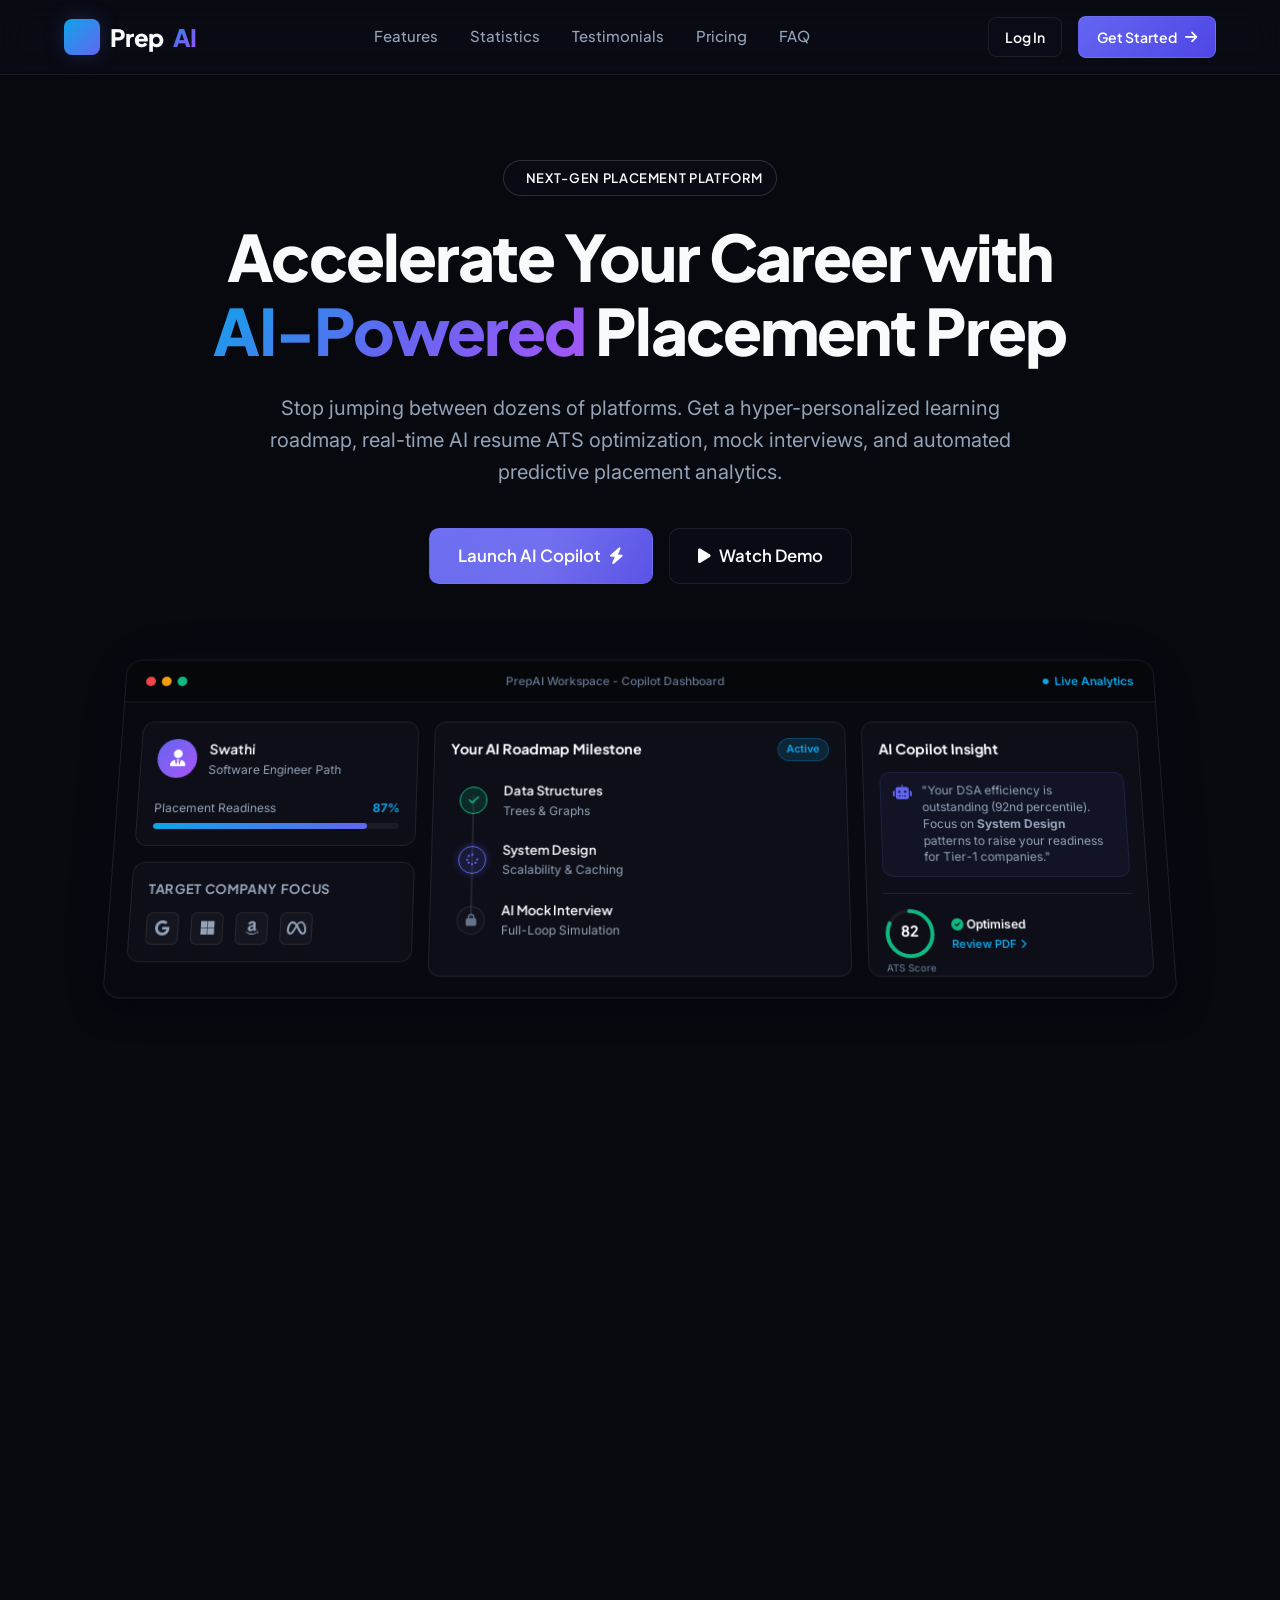
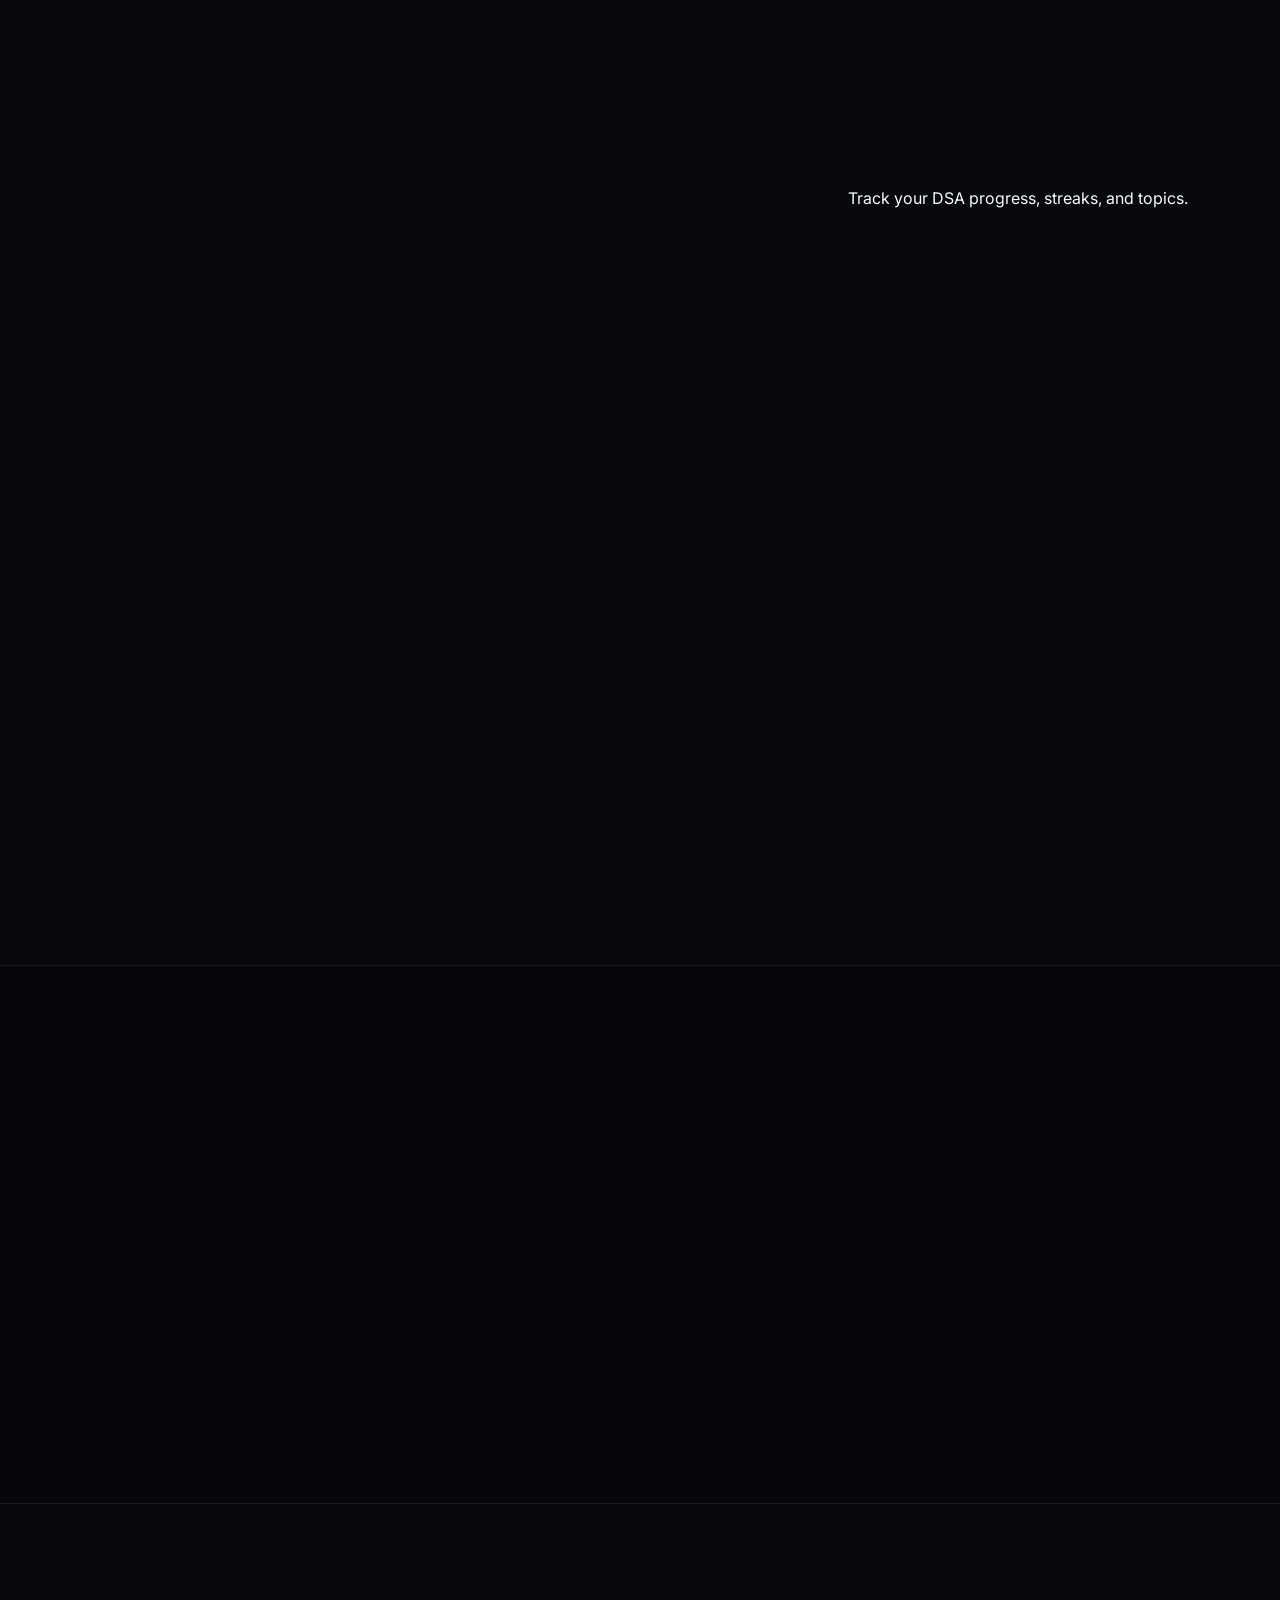
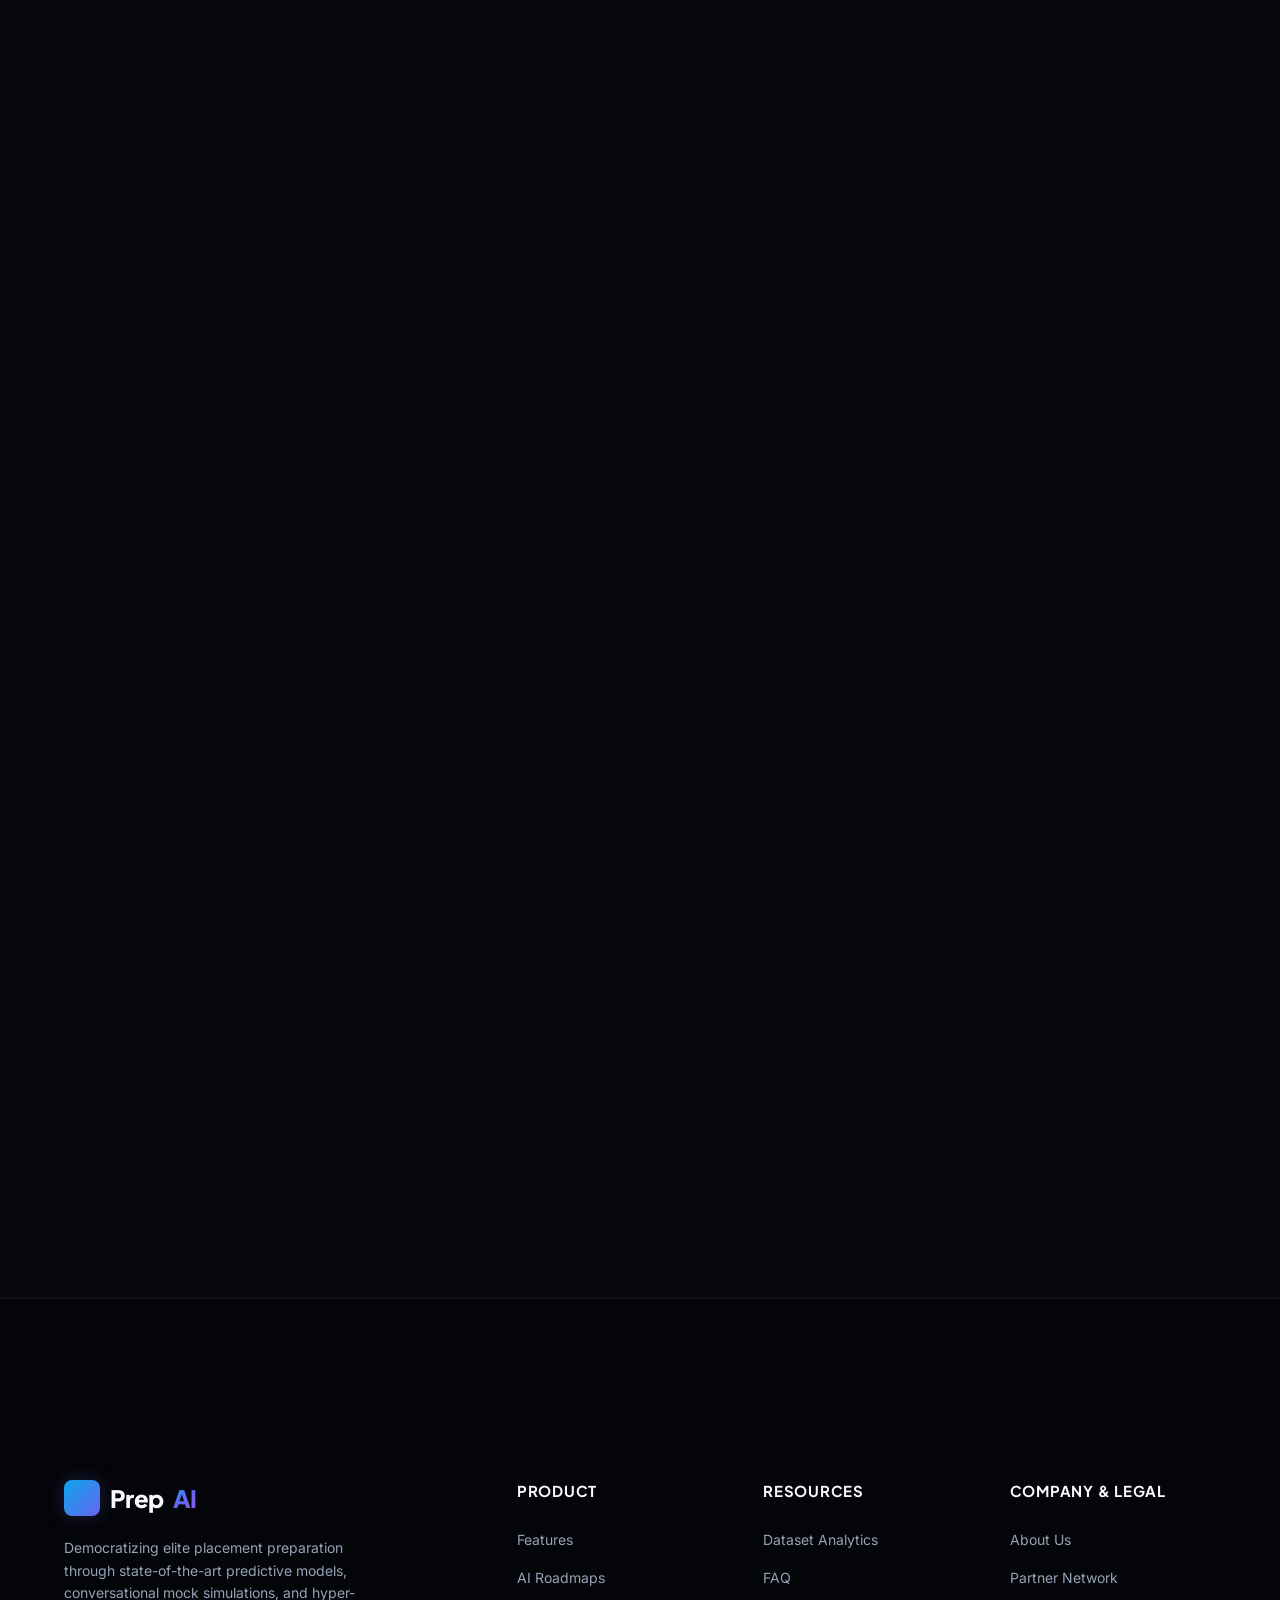
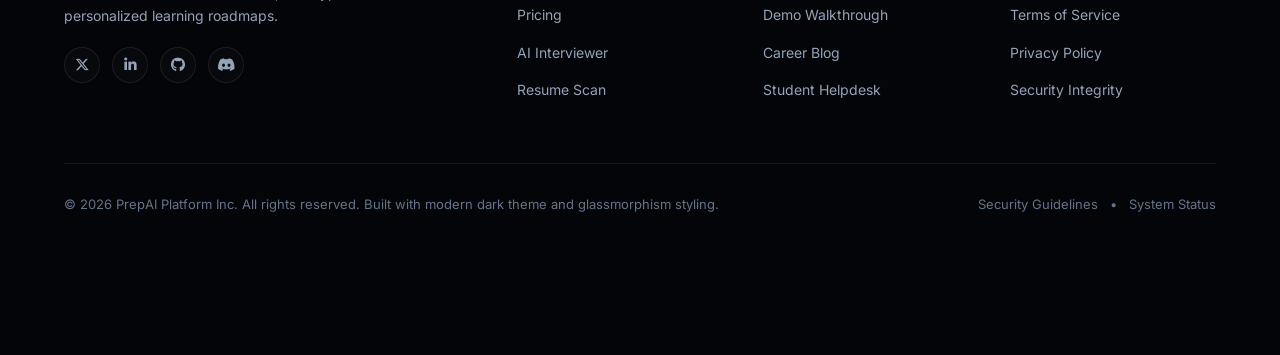
==== index.html @ db14b2ec "Add files via upload" ====
<!DOCTYPE html>
<html lang="en">
<head>
    <meta charset="UTF-8">
    <meta name="viewport" content="width=device-width, initial-scale=1.0">
    <title>PrepAI - AI Placement Preparation Platform</title>
    
    <link rel="preconnect" href="https://fonts.googleapis.com">
    <link rel="preconnect" href="https://fonts.gstatic.com" crossorigin>
    <link href="https://fonts.googleapis.com/css2?family=Inter:wght@300;400;500;600;700&family=Plus+Jakarta+Sans:wght@400;500;600;700;800&display=swap" rel="stylesheet">
    <!-- Font Awesome Icons -->
    <link rel="stylesheet" href="https://cdnjs.cloudflare.com/ajax/libs/font-awesome/6.4.0/css/all.min.css">
    <!-- Custom CSS -->
    <link rel="stylesheet" href="style.css">
</head>
<body>

    <!-- Background Decorative Elements -->
    <div class="bg-glow bg-glow-1"></div>
    <div class="bg-glow bg-glow-2"></div>
    <div class="bg-glow bg-glow-3"></div>
    <div class="grid-overlay"></div>

    <!-- Navigation Bar -->
    <header class="navbar">
        <div class="navbar-container">
            <a href="index.html" class="logo">
                <div class="logo-icon">
                    <i class="fa-solid fa-brain-circuit"></i>
                </div>
                <span>Prep</span><span class="gradient-text">AI</span>
            </a>
            
            <nav class="nav-menu" id="nav-menu">
                <ul class="nav-list">
                    <li class="nav-item"><a href="#features" class="nav-link">Features</a></li>
                    <li class="nav-item"><a href="#statistics" class="nav-link">Statistics</a></li>
                    <li class="nav-item"><a href="#testimonials" class="nav-link">Testimonials</a></li>
                    <li class="nav-item"><a href="#pricing" class="nav-link">Pricing</a></li>
                    <li class="nav-item"><a href="#faq" class="nav-link">FAQ</a></li>
                </ul>
            </nav>

            <div class="nav-actions">
                <a href="login/login.html" class="btn btn-secondary nav-login">Log In</a>
                <a href="signup.html" class="btn btn-primary nav-cta">Get Started <i class="fa-solid fa-arrow-right"></i></a>
                <button class="mobile-toggle" id="mobile-toggle" aria-label="Toggle navigation">
                    <i class="fa-solid fa-bars"></i>
                </button>
            </div>
        </div>
    </header>

    <!-- Hero Section -->
    <section class="hero-section" id="hero">
        <div class="hero-container">
            <div class="hero-badge animate-fade-in">
                <span class="badge-icon"><i class="fa-solid fa-sparkles"></i></span>
                <span class="badge-text">Next-Gen Placement Platform</span>
            </div>
            
            <h1 class="hero-title animate-fade-in-up">
                Accelerate Your Career with <br>
                <span class="gradient-text">AI-Powered</span> Placement Prep
            </h1>
            
            <p class="hero-subtitle animate-fade-in-up delay-1">
                Stop jumping between dozens of platforms. Get a hyper-personalized learning roadmap, 
                real-time AI resume ATS optimization, mock interviews, and automated predictive placement analytics.
            </p>
            
            <div class="hero-ctas animate-fade-in-up delay-2">
                <a href="https://copilot.microsoft.com/"
   target="_blank"
   class="btn btn-primary btn-lg glow-button">
    Launch AI Copilot
    <i class="fa-solid fa-bolt"></i>
</a>
                <a href="../learnmore.html" class="btn btn-secondary btn-lg"><i class="fa-solid fa-play"></i> Watch Demo</a>
            </div>

            <!-- Hero Visual (Interactive Glassmorphic Dashboard Preview) -->
            <div class="hero-visual-wrapper animate-fade-in-up delay-3">
                <div class="hero-visual">
                    <div class="dashboard-header">
                        <div class="window-dots">
                            <span class="dot dot-red"></span>
                            <span class="dot dot-yellow"></span>
                            <span class="dot dot-green"></span>
                        </div>
                        <div class="window-title">PrepAI Workspace - Copilot Dashboard</div>
                        <div class="window-status"><span class="pulse-indicator"></span> Live Analytics</div>
                    </div>
                    <div class="dashboard-content">
                        <!-- Left Sidebar / Stats Widget -->
                        <div class="dash-panel dash-left">
                            <div class="dash-card profile-card">
                                <div class="avatar-group">
                                    <div class="avatar-placeholder">
                                        <i class="fa-solid fa-user-tie"></i>
                                    </div>
                                    <div>
                                        <h4>Swathi</h4>
                                        <p>Software Engineer Path</p>
                                    </div>
                                </div>
                                <div class="readiness-meter">
                                    <div class="meter-info">
                                        <span>Placement Readiness</span>
                                        <span class="meter-val">87%</span>
                                    </div>
                                    <div class="meter-bar">
                                        <div class="meter-progress" style="width: 87%;"></div>
                                    </div>
                                </div>
                            </div>
                            
                            <div class="dash-card company-card">
                                <h5>Target Company Focus</h5>
                                <div class="company-logos">
                                    <div class="company-logo" title="Google"><i class="fa-brands fa-google"></i></div>
                                    <div class="company-logo" title="Microsoft"><i class="fa-brands fa-microsoft"></i></div>
                                    <div class="company-logo" title="Amazon"><i class="fa-brands fa-amazon"></i></div>
                                    <div class="company-logo" title="Meta"><i class="fa-brands fa-meta"></i></div>
                                </div>
                            </div>
                        </div>

                        <!-- Main Roadmap Progress Graph -->
                        <div class="dash-panel dash-center">
                            <div class="dash-card roadmap-progress">
                                <div class="card-header-flex">
                                    <h4>Your AI Roadmap Milestone</h4>
                                    <span class="badge-cyan">Active</span>
                                </div>
                                <div class="roadmap-steps">
                                    <div class="step completed">
                                        <div class="step-circle"><i class="fa-solid fa-check"></i></div>
                                        <div class="step-details">
                                            <h6>Data Structures</h6>
                                            <p>Trees & Graphs</p>
                                        </div>
                                    </div>
                                    <div class="step active">
                                        <div class="step-circle"><i class="fa-solid fa-spinner fa-spin"></i></div>
                                        <div class="step-details">
                                            <h6>System Design</h6>
                                            <p>Scalability & Caching</p>
                                        </div>
                                    </div>
                                    <div class="step locked">
                                        <div class="step-circle"><i class="fa-solid fa-lock"></i></div>
                                        <div class="step-details">
                                            <h6>AI Mock Interview</h6>
                                            <p>Full-Loop Simulation</p>
                                        </div>
                                    </div>
                                </div>
                            </div>
                        </div>

                        <!-- Right Insights Widget -->
                        <div class="dash-panel dash-right">
                            <div class="dash-card insights-card">
                                <h4>AI Copilot Insight</h4>
                                <div class="ai-chat-bubble">
                                    <i class="fa-solid fa-robot ai-avatar"></i>
                                    <p>"Your DSA efficiency is outstanding (92nd percentile). Focus on <strong>System Design</strong> patterns to raise your readiness for Tier-1 companies."</p>
                                </div>
                                <div class="resume-score-widget">
                                    <div class="score-circle">
                                        <svg viewBox="0 0 36 36" class="circular-chart">
                                            <path class="circle-bg" d="M18 2.0845 a 15.9155 15.9155 0 0 1 0 31.831 a 15.9155 15.9155 0 0 1 0 -31.831" />
                                            <path class="circle" stroke-dasharray="82, 100" d="M18 2.0845 a 15.9155 15.9155 0 0 1 0 31.831 a 15.9155 15.9155 0 0 1 0 -31.831" />
                                            <text x="18" y="20.35" class="percentage">82</text>
                                        </svg>
                                        <div class="score-label">ATS Score</div>
                                    </div>
                                    <div class="score-actions">
                                        <span class="score-status"><i class="fa-solid fa-circle-check text-green"></i> Optimised</span>
                                        <a href="#" class="btn-text">Review PDF <i class="fa-solid fa-angle-right"></i></a>
                                    </div>
                                </div>
                            </div>
                        </div>
                    </div>
                </div>
            </div>
        </div>
    </section>

    <!-- Features Section -->
    <section class="features-section" id="features">
        <div class="section-container">
            <div class="section-header scroll-trigger">
                <h2 class="section-title">Engineered for Your <span class="gradient-text">Placement Victory</span></h2>
                <p class="section-subtitle">
                    Skip the generic advice. Leverage highly tailored AI tooling built specifically to align with current hiring trends.
                </p>
            </div>

            <div class="features-grid">
                <!-- Feature 1: Personalized Roadmaps -->
                <div class="feature-card scroll-trigger">
                    <div class="feature-icon glow-cyan">
                        <i class="fa-solid fa-route"></i>
                    </div>
                    <h3 class="feature-title">Dynamic AI Roadmaps</h3>
                    <p class="feature-text">
                        Get a continuously updated roadmap generated instantly based on your dream target companies, timeline, and current skill set.
                    </p>
                    <div class="feature-link-wrapper">
                        <a href="roadmap/roadmap.html" class="feature-link">Explore Roadmap Tool <i class="fa-solid fa-arrow-right"></i></a>
                    </div>
                </div>

                <!-- Feature 2: AI Resume Optimizer -->
                <div class="feature-card scroll-trigger">
                    <div class="feature-icon glow-purple">
                        <i class="fa-solid fa-file-invoice"></i>
                    </div>
                    <h3 class="feature-title">ATS Resume Optimizer</h3>
                    <p class="feature-text">
                        Upload your resume and get immediate feedback on key-word match, layout, formatting, and structural improvements tailored to job descriptions.
                    </p>
                    <div class="feature-link-wrapper">
                        <a href="#" class="feature-link">Scan Resume <i class="fa-solid fa-arrow-right"></i></a>
                    </div>
                </div>

                <!-- Feature 3: Simulated AI Interviews -->
                <div class="feature-card scroll-trigger">
                    <div class="feature-icon glow-blue">
                        <i class="fa-solid fa-microphone-lines"></i>
                    </div>
                    <h3 class="feature-title">Conversational Mock Mockups</h3>
                    <p class="feature-text">
                        Engage in fully interactive, real-time mock technical & behavioral interviews with speech analysis, pacing analytics, and code editor review.
                    </p>
                    <div class="feature-link-wrapper">
                        <a href="#" class="feature-link">Try Sample Mock <i class="fa-solid fa-arrow-right"></i></a>
                    </div>
                </div>

                <!-- Feature 4: Predictive Placement Analytics -->
                <div class="feature-card scroll-trigger">
                    <div class="feature-icon glow-pink">
                        <i class="fa-solid fa-chart-line"></i>
                    </div>
                    <h3 class="feature-title">Placement Probability Insights</h3>
                    <p class="feature-text">
                        Input your credentials, mock scores, and background to calculate your predictive success rate, with prescriptive feedback on where to double down.
                    </p>
                    <div class="feature-link-wrapper">
                        <a href="datainsights/datasetInsights.html" class="feature-link">View Dataset Analytics <i class="fa-solid fa-arrow-right"></i></a>
                    </div>
                </div>

                <!-- Feature 5: Daily Coding Arena -->
                <div class="feature-card scroll-trigger">
                    <div class="feature-icon glow-orange">
                        <i class="fa-solid fa-code"></i>
                    </div>
                    <h3 class="feature-title">Curated DSA Challenges</h3>
                    <p class="feature-text">
                        Receive daily handpicked programming puzzles matching your target company’s historic frequency matrix, complete with instant step-by-step video hints.
                    </p>
                    <div class="feature-link-wrapper">
                        <a href="dsaTracker/dsaTracker.html" class="feature-link">Open DSA Tracker <i class="fa-solid fa-arrow-right"></i></a>
                    </div>
                </div>
    <p>Track your DSA progress, streaks, and topics.</p>
</a>
                <!-- Feature 6: Smart Study Notes -->
                <div class="feature-card scroll-trigger">
                    <div class="feature-icon glow-green">
                        <i class="fa-solid fa-book-open"></i>
                    </div>
                    <h3 class="feature-title">AI Knowledge Base</h3>
                    <p class="feature-text">
                        Search and learn with compressed cheat sheets, revision materials, and detailed summaries created automatically based on your weaker subtopics.
                    </p>
                    <div class="feature-link-wrapper">
                        <a href="#" class="feature-link">Access Cheat Sheets <i class="fa-solid fa-arrow-right"></i></a>
                    </div>
                </div>
            </div>
        </div>
    </section>

    <!-- Statistics Section -->
    <section class="statistics-section" id="statistics">
        <div class="section-container">
            <div class="statistics-wrapper scroll-trigger">
                <div class="section-header text-center">
                    <h2 class="section-title">The Numbers Behind the <span class="gradient-text">Success</span></h2>
                    <p class="section-subtitle">Empowering ambitious students to land highly sought-after industry roles.</p>
                </div>
                
                <div class="stats-grid">
                    <div class="stat-item">
                        <div class="stat-number gradient-text" data-target="94">0%</div>
                        <div class="stat-label">Placement Success Rate</div>
                    </div>
                    <div class="stat-item">
                        <div class="stat-number gradient-text" data-target="50">0k+</div>
                        <div class="stat-label">Active Platform Users</div>
                    </div>
                    <div class="stat-item">
                        <div class="stat-number gradient-text" data-target="10">0M+</div>
                        <div class="stat-label">Coding Challenges Solved</div>
                    </div>
                    <div class="stat-item">
                        <div class="stat-number gradient-text" data-target="14.2" data-decimals="1">0 LPA</div>
                        <div class="stat-label">Average Placement Package</div>
                    </div>
                </div>
            </div>
        </div>
    </section>

    <!-- Testimonials Section -->
    <section class="testimonials-section" id="testimonials">
        <div class="section-container">
            <div class="section-header scroll-trigger">
                <h2 class="section-title">Alumni Success Stories</h2>
                <p class="section-subtitle">See how PrepAI guided these students from mock interviews to real-world corporate offers.</p>
            </div>

            <div class="testimonials-grid">
                <!-- Testimonial 1 -->
                <div class="testimonial-card scroll-trigger">
                    <div class="stars">
                        <i class="fa-solid fa-star"></i>
                        <i class="fa-solid fa-star"></i>
                        <i class="fa-solid fa-star"></i>
                        <i class="fa-solid fa-star"></i>
                        <i class="fa-solid fa-star"></i>
                    </div>
                    <p class="testimonial-quote">
                        "The simulated AI technical interview saved me. It gave me the exact style of real-time feedback on pacing and formatting that helped me crush my final technical round at Google!"
                    </p>
                    <div class="testimonial-user">
                        <div class="user-avatar user-1"></div>
                        <div class="user-info">
                            <h4>Rohan Malhotra</h4>
                            <p>Software Engineer @ Google</p>
                        </div>
                    </div>
                </div>

                <!-- Testimonial 2 -->
                <div class="testimonial-card scroll-trigger">
                    <div class="stars">
                        <i class="fa-solid fa-star"></i>
                        <i class="fa-solid fa-star"></i>
                        <i class="fa-solid fa-star"></i>
                        <i class="fa-solid fa-star"></i>
                        <i class="fa-solid fa-star"></i>
                    </div>
                    <p class="testimonial-quote">
                        "I raised my ATS score from 58% to 85% in under an hour using PrepAI's resume optimizer. It pointed out critical keyword gaps that landed me interview callbacks at Microsoft and Uber."
                    </p>
                    <div class="testimonial-user">
                        <div class="user-avatar user-2"></div>
                        <div class="user-info">
                            <h4>Sneha Kapoor</h4>
                            <p>SWE Intern @ Microsoft</p>
                        </div>
                    </div>
                </div>

                <!-- Testimonial 3 -->
                <div class="testimonial-card scroll-trigger">
                    <div class="stars">
                        <i class="fa-solid fa-star"></i>
                        <i class="fa-solid fa-star"></i>
                        <i class="fa-solid fa-star"></i>
                        <i class="fa-solid fa-star"></i>
                        <i class="fa-solid fa-star"></i>
                    </div>
                    <p class="testimonial-quote">
                        "The dynamic company roadmaps are sheer genius. Instead of wasting weeks reading irrelevant DSA materials, PrepAI showed me exactly which patterns Amazon prioritizes. 10/10!"
                    </p>
                    <div class="testimonial-user">
                        <div class="user-avatar user-3"></div>
                        <div class="user-info">
                            <h4>Aarav Mehta</h4>
                            <p>SDE-1 @ Amazon</p>
                        </div>
                    </div>
                </div>
            </div>
        </div>
    </section>

    <!-- Pricing Section -->
    <section class="pricing-section" id="pricing">
        <div class="section-container">
            <div class="section-header scroll-trigger">
                <h2 class="section-title">Simple, Transparent <span class="gradient-text">Pricing</span></h2>
                <p class="section-subtitle">Start preparing for free or unlock unlimited AI-driven capabilities to supercharge your hiring outcomes.</p>
            </div>

            <div class="pricing-grid">
                <!-- Basic Plan -->
                <div class="pricing-card scroll-trigger">
                    <div class="pricing-header">
                        <h3>Starter</h3>
                        <p class="price-desc">Perfect for exploring the platform features.</p>
                        <div class="price-value">$0<span>/lifetime</span></div>
                    </div>
                    <ul class="pricing-features">
                        <li><i class="fa-solid fa-circle-check text-green"></i> Basic DSA Learning Path</li>
                        <li><i class="fa-solid fa-circle-check text-green"></i> 2 AI Resume Scans / month</li>
                        <li><i class="fa-solid fa-circle-check text-green"></i> Daily Coding Challenges</li>
                        <li class="disabled"><i class="fa-solid fa-circle-xmark text-red"></i> Live AI Mock Interviews</li>
                        <li class="disabled"><i class="fa-solid fa-circle-xmark text-red"></i> Placement Predictive Analytics</li>
                        <li class="disabled"><i class="fa-solid fa-circle-xmark text-red"></i> 24/7 Dedicated Mentorship Channel</li>
                    </ul>
                    <div class="pricing-footer">
                        <a href="signup.html" class="btn btn-outline btn-full">Start Free Trial</a>
                    </div>
                </div>

                <!-- Pro Plan (Popular Choice) -->
                <div class="pricing-card popular scroll-trigger">
                    <div class="popular-ribbon">Most Popular</div>
                    <div class="pricing-header">
                        <h3>PrepAI Pro</h3>
                        <p class="price-desc">Complete AI toolkit for targeted job readiness.</p>
                        <div class="price-value">$19<span>/month</span></div>
                    </div>
                    <ul class="pricing-features">
                        <li><i class="fa-solid fa-circle-check text-green"></i> Unlimited Personalized Roadmaps</li>
                        <li><i class="fa-solid fa-circle-check text-green"></i> Unlimited ATS Resume Scans</li>
                        <li><i class="fa-solid fa-circle-check text-green"></i> 10 AI Mock Interviews / month</li>
                        <li><i class="fa-solid fa-circle-check text-green"></i> Full Predictive Placement Analytics</li>
                        <li><i class="fa-solid fa-circle-check text-green"></i> Company-Specific Prep Kits</li>
                        <li class="disabled"><i class="fa-solid fa-circle-xmark text-red"></i> 1-on-1 Human Mock Review</li>
                    </ul>
                    <div class="pricing-footer">
                        <a href="signup.html" class="btn btn-primary btn-full glow-button">Upgrade to Pro <i class="fa-solid fa-sparkles"></i></a>
                    </div>
                </div>

                <!-- Ultimate Plan -->
                <div class="pricing-card scroll-trigger">
                    <div class="pricing-header">
                        <h3>Elite Placement</h3>
                        <p class="price-desc">For high-tier role pursuits with human mentor oversight.</p>
                        <div class="price-value">$49<span>/month</span></div>
                    </div>
                    <ul class="pricing-features">
                        <li><i class="fa-solid fa-circle-check text-green"></i> Everything in Pro Plan</li>
                        <li><i class="fa-solid fa-circle-check text-green"></i> Unlimited AI Mock Interviews</li>
                        <li><i class="fa-solid fa-circle-check text-green"></i> 2 Monthly Human-Expert Mock Reviews</li>
                        <li><i class="fa-solid fa-circle-check text-green"></i> Resume Revision by Recruiters</li>
                        <li><i class="fa-solid fa-circle-check text-green"></i> Referral opportunities in partner network</li>
                        <li><i class="fa-solid fa-circle-check text-green"></i> 24/7 Dedicated Priority Chat Support</li>
                    </ul>
                    <div class="pricing-footer">
                        <a href="signup.html" class="btn btn-outline btn-full">Join Elite Group</a>
                    </div>
                </div>
            </div>
        </div>
    </section>

    <!-- FAQ Section -->
    <section class="faq-section" id="faq">
        <div class="section-container">
            <div class="section-header scroll-trigger">
                <h2 class="section-title">Frequently Asked Questions</h2>
                <p class="section-subtitle">Everything you need to know about PrepAI capabilities and pricing models.</p>
            </div>

            <div class="faq-wrapper">
                <div class="faq-item scroll-trigger">
                    <button class="faq-question">
                        <span>How does the AI Resume Optimizer assess ATS compatability?</span>
                        <i class="fa-solid fa-plus faq-icon"></i>
                    </button>
                    <div class="faq-answer">
                        <p>Our ATS (Applicant Tracking System) optimizer matches your resume text structure and technical keywords against thousands of verified job descriptions across tech and non-tech industries. It scores layout readability, detects broken tables or unparseable formats, and flags keyword voids that might prevent human screeners from seeing your file.</p>
                    </div>
                </div>

                <div class="faq-item scroll-trigger">
                    <button class="faq-question">
                        <span>What happens during a simulated AI mock interview?</span>
                        <i class="fa-solid fa-plus faq-icon"></i>
                    </button>
                    <div class="faq-answer">
                        <p>The mock interview mimics real video-conferencing setups. Our conversational model asks technical, system design, or behavior-based questions. The interface records speech patterns to evaluate vocal speed, clarity, and keyword precision while offering a rich code-editor canvas to score real-time problem-solving approach and complexity optimization.</p>
                    </div>
                </div>

                <div class="faq-item scroll-trigger">
                    <button class="faq-question">
                        <span>Can I cancel or change my plan anytime?</span>
                        <i class="fa-solid fa-plus faq-icon"></i>
                    </button>
                    <div class="faq-answer">
                        <p>Yes, absolutely. You can easily upgrade, downgrade, or cancel your Pro or Elite subscription plan directly from your accounts billing dashboard at any time. If you cancel, your premium features will remain completely active until your billing cycle ends.</p>
                    </div>
                </div>

                <div class="faq-item scroll-trigger">
                    <button class="faq-question">
                        <span>How accurate are the Placement Predictive Analytics?</span>
                        <i class="fa-solid fa-plus faq-icon"></i>
                    </button>
                    <div class="faq-answer">
                        <p>Our predictive metrics are backed by anonymized placement results from tens of thousands of platform alumni and historical company cutoffs. By analyzing academic indicators, platform-tracked DSA speed, mock interview performance, and project richness, PrepAI generates realistic readiness metrics, though actual hiring events depend on external interview conditions.</p>
                    </div>
                </div>
            </div>
        </div>
    </section>

    <!-- Pre-Footer Call To Action Section -->
    <section class="cta-section">
        <div class="section-container">
            <div class="cta-wrapper scroll-trigger">
                <div class="cta-inner">
                    <h2 class="cta-title">Ready to Stand Out in the Hiring Pipeline?</h2>
                    <p class="cta-subtitle">Empower your coding skills and resume readiness. Get hired by premium global companies in less than 3 months.</p>
                    <div class="cta-actions">
                        <a href="signup.html" class="btn btn-primary btn-lg glow-button">Start Preparing For Free <i class="fa-solid fa-sparkles"></i></a>
                    </div>
                    <div class="cta-footer-info">
                        <span><i class="fa-solid fa-circle-check text-cyan"></i> No credit card required</span>
                        <span><i class="fa-solid fa-circle-check text-cyan"></i> Instant setup in 1 minute</span>
                        <span><i class="fa-solid fa-circle-check text-cyan"></i> Free Lifetime roadmap starter</span>
                    </div>
                </div>
            </div>
        </div>
    </section>

    <!-- Footer Section -->
    <footer class="footer">
        <div class="section-container">
            <div class="footer-grid">
                <!-- Footer About Column -->
                <div class="footer-col footer-about">
                    <a href="#" class="footer-logo">
                        <div class="logo-icon"><i class="fa-solid fa-brain-circuit"></i></div>
                        <span>Prep</span><span class="gradient-text">AI</span>
                    </a>
                    <p class="footer-desc">
                        Democratizing elite placement preparation through state-of-the-art predictive models, conversational mock simulations, and hyper-personalized learning roadmaps.
                    </p>
                    <div class="social-links">
                        <a href="#" class="social-link" aria-label="Twitter"><i class="fa-brands fa-x-twitter"></i></a>
                        <a href="#" class="social-link" aria-label="LinkedIn"><i class="fa-brands fa-linkedin-in"></i></a>
                        <a href="#" class="social-link" aria-label="GitHub"><i class="fa-brands fa-github"></i></a>
                        <a href="#" class="social-link" aria-label="Discord"><i class="fa-brands fa-discord"></i></a>
                    </div>
                </div>

                <!-- Footer Column 1: Product -->
                <div class="footer-col">
                    <h4>Product</h4>
                    <ul class="footer-links">
                        <li><a href="#features">Features</a></li>
                        <li><a href="roadmap/roadmap.html">AI Roadmaps</a></li>
                        <li><a href="#pricing">Pricing</a></li>
                        <li><a href="#">AI Interviewer</a></li>
                        <li><a href="#">Resume Scan</a></li>
                    </ul>
                </div>

                <!-- Footer Column 2: Resources -->
                <div class="footer-col">
                    <h4>Resources</h4>
                    <ul class="footer-links">
                        <li><a href="datainsights/datasetInsights.html">Dataset Analytics</a></li>
                        <li><a href="#faq">FAQ</a></li>
                        <li><a href="../learnmore.html">Demo Walkthrough</a></li>
                        <li><a href="#">Career Blog</a></li>
                        <li><a href="#">Student Helpdesk</a></li>
                    </ul>
                </div>

                <!-- Footer Column 3: Legal -->
                <div class="footer-col">
                    <h4>Company & Legal</h4>
                    <ul class="footer-links">
                        <li><a href="#">About Us</a></li>
                        <li><a href="#">Partner Network</a></li>
                        <li><a href="#">Terms of Service</a></li>
                        <li><a href="#">Privacy Policy</a></li>
                        <li><a href="#">Security Integrity</a></li>
                    </ul>
                </div>
            </div>

            <div class="footer-bottom">
                <p>&copy; 2026 PrepAI Platform Inc. All rights reserved. Built with modern dark theme and glassmorphism styling.</p>
                <div class="footer-bottom-links">
                    <a href="#">Security Guidelines</a>
                    <span>&bull;</span>
                    <a href="#">System Status</a>
                </div>
            </div>
        </div>
    </footer>

    <!-- Custom JS -->
    <script src="js/main.js"></script>
</body>
</html>
---- style.css ----
/* ==========================================================================
   PrepAI - AI Placement Preparation Platform Stylesheet
   Theme: Modern Dark AI SaaS with Glassmorphism & Neon Glow Accents
   ========================================================================== */

/* --------------------------------------------------------------------------
   1. CSS Variables & Theme Configuration
   -------------------------------------------------------------------------- */
:root {
    /* Colors */
    --bg-dark: #07090e;
    --bg-darker: #040508;
    --bg-card: rgba(13, 17, 28, 0.45);
    --bg-card-hover: rgba(18, 24, 40, 0.6);
    --bg-glass: rgba(10, 12, 22, 0.7);
    
    --primary: #6366f1; /* Indigo */
    --primary-glow: rgba(99, 102, 241, 0.15);
    --secondary: #0ea5e9; /* Cyan */
    --secondary-glow: rgba(14, 165, 233, 0.15);
    --accent: #a855f7; /* Purple */
    --accent-glow: rgba(168, 85, 247, 0.15);
    
    --text-primary: #f8fafc;
    --text-secondary: #94a3b8;
    --text-muted: #64748b;
    --border-glass: rgba(255, 255, 255, 0.08);
    --border-glass-bright: rgba(255, 255, 255, 0.15);
    
    --success: #10b981;
    --warning: #f59e0b;
    --error: #ef4444;

    /* Fonts */
    --font-heading: 'Plus Jakarta Sans', 'Inter', sans-serif;
    --font-body: 'Inter', sans-serif;

    /* Shadows & Transitions */
    --shadow-neon-primary: 0 0 20px rgba(99, 102, 241, 0.25);
    --shadow-neon-secondary: 0 0 20px rgba(14, 165, 233, 0.25);
    --shadow-glass: 0 8px 32px 0 rgba(0, 0, 0, 0.37);
    --transition-fast: 0.2s cubic-bezier(0.4, 0, 0.2, 1);
    --transition-normal: 0.3s cubic-bezier(0.4, 0, 0.2, 1);
    --transition-slow: 0.5s cubic-bezier(0.4, 0, 0.2, 1);
    
    --max-width: 1200px;
}

/* --------------------------------------------------------------------------
   2. Resets & Global Styles
   -------------------------------------------------------------------------- */
* {
    margin: 0;
    padding: 0;
    box-sizing: border-box;
}

html {
    scroll-behavior: smooth;
    font-size: 16px;
    background-color: var(--bg-dark);
    color: var(--text-primary);
}

body {
    font-family: var(--font-body);
    overflow-x: hidden;
    line-height: 1.6;
    background-color: var(--bg-dark);
}

img {
    max-width: 100%;
    height: auto;
    display: block;
}

a {
    color: inherit;
    text-decoration: none;
    transition: var(--transition-fast);
}

button, input, select, textarea {
    font-family: inherit;
    background: none;
    border: none;
    outline: none;
    color: inherit;
}

/* Custom Scrollbar */
::-webkit-scrollbar {
    width: 8px;
}
::-webkit-scrollbar-track {
    background: var(--bg-darker);
}
::-webkit-scrollbar-thumb {
    background: rgba(255, 255, 255, 0.1);
    border-radius: 4px;
}
::-webkit-scrollbar-thumb:hover {
    background: var(--primary);
}

/* --------------------------------------------------------------------------
   3. Background Decorative Glow Elements
   -------------------------------------------------------------------------- */
.bg-glow {
    position: absolute;
    width: 600px;
    height: 600px;
    border-radius: 50%;
    pointer-events: none;
    z-index: -2;
    filter: blur(140px);
    opacity: 0.15;
}

.bg-glow-1 {
    top: -10%;
    left: -10%;
    background: radial-gradient(circle, var(--primary) 0%, transparent 70%);
}

.bg-glow-2 {
    top: 35%;
    right: -10%;
    background: radial-gradient(circle, var(--secondary) 0%, transparent 70%);
}

.bg-glow-3 {
    bottom: 10%;
    left: 15%;
    background: radial-gradient(circle, var(--accent) 0%, transparent 70%);
}

.grid-overlay {
    position: fixed;
    top: 0;
    left: 0;
    width: 100%;
    height: 100%;
    background-image: linear-gradient(rgba(255, 255, 255, 0.007) 1px, transparent 1px),
                      linear-gradient(90deg, rgba(255, 255, 255, 0.007) 1px, transparent 1px);
    background-size: 50px 50px;
    z-index: -1;
    pointer-events: none;
}

/* --------------------------------------------------------------------------
   4. Reusable Layout Components & Utilities
   -------------------------------------------------------------------------- */
.section-container {
    max-width: var(--max-width);
    margin: 0 auto;
    padding: 100px 24px;
}

.gradient-text {
    background: linear-gradient(135deg, var(--secondary) 0%, var(--primary) 50%, var(--accent) 100%);
    -webkit-background-clip: text;
    -webkit-text-fill-color: transparent;
    background-clip: text;
}

.section-header {
    max-width: 700px;
    margin: 0 auto 60px auto;
    text-align: center;
}

.section-title {
    font-family: var(--font-heading);
    font-size: 2.5rem;
    font-weight: 800;
    line-height: 1.25;
    margin-bottom: 20px;
    letter-spacing: -0.02em;
}

.section-subtitle {
    font-size: 1.125rem;
    color: var(--text-secondary);
    line-height: 1.6;
}

.text-center { text-align: center; }
.text-green { color: var(--success) !important; }
.text-cyan { color: var(--secondary) !important; }

/* Buttons */
.btn {
    display: inline-flex;
    align-items: center;
    justify-content: center;
    gap: 8px;
    font-family: var(--font-heading);
    font-weight: 600;
    font-size: 0.937rem;
    padding: 10px 20px;
    border-radius: 8px;
    cursor: pointer;
    transition: var(--transition-fast);
}

.btn-lg {
    padding: 14px 28px;
    font-size: 1.05rem;
    border-radius: 10px;
}

.btn-full {
    width: 100%;
}

.btn-primary {
    background: linear-gradient(135deg, var(--primary) 0%, #4f46e5 100%);
    color: #fff;
    border: 1px solid rgba(255, 255, 255, 0.1);
}

.btn-primary:hover {
    transform: translateY(-2px);
    box-shadow: var(--shadow-neon-primary);
    filter: brightness(1.1);
}

.btn-secondary {
    background: var(--bg-card);
    border: 1px solid var(--border-glass);
    color: var(--text-primary);
    backdrop-filter: blur(8px);
}

.btn-secondary:hover {
    background: rgba(255, 255, 255, 0.08);
    border-color: var(--border-glass-bright);
    transform: translateY(-2px);
}

.btn-outline {
    background: transparent;
    border: 1px solid var(--border-glass);
    color: var(--text-primary);
}

.btn-outline:hover {
    background: var(--bg-card);
    border-color: var(--border-glass-bright);
}

.glow-button {
    position: relative;
    overflow: hidden;
}

.glow-button::after {
    content: '';
    position: absolute;
    top: 0;
    left: -50%;
    width: 200%;
    height: 100%;
    background: linear-gradient(90deg, transparent, rgba(255, 255, 255, 0.15), transparent);
    transform: skewX(-20deg);
    transition: 0.75s;
}

.glow-button:hover::after {
    left: 120%;
}

/* Scroll Animation Classes */
.scroll-trigger {
    opacity: 0;
    transform: translateY(30px);
    transition: opacity 0.8s ease-out, transform 0.8s ease-out;
}

.scroll-trigger.active {
    opacity: 1;
    transform: translateY(0);
}

/* --------------------------------------------------------------------------
   5. Header & Navigation Bar
   -------------------------------------------------------------------------- */
.navbar {
    position: fixed;
    top: 0;
    left: 0;
    width: 100%;
    z-index: 1000;
    background: var(--bg-glass);
    backdrop-filter: blur(15px);
    -webkit-backdrop-filter: blur(15px);
    border-bottom: 1px solid var(--border-glass);
    transition: var(--transition-normal);
}

.navbar-container {
    max-width: var(--max-width);
    margin: 0 auto;
    padding: 16px 24px;
    display: flex;
    align-items: center;
    justify-content: space-between;
}

.navbar.scrolled {
    padding: 10px 24px;
    background: rgba(4, 5, 8, 0.85);
    box-shadow: 0 4px 30px rgba(0, 0, 0, 0.4);
}

/* Logo */
.logo {
    display: flex;
    align-items: center;
    gap: 10px;
    font-family: var(--font-heading);
    font-size: 1.5rem;
    font-weight: 800;
    letter-spacing: -0.03em;
}

.logo-icon {
    width: 36px;
    height: 36px;
    border-radius: 8px;
    background: linear-gradient(135deg, var(--secondary) 0%, var(--primary) 100%);
    display: flex;
    align-items: center;
    justify-content: center;
    color: #fff;
    font-size: 1.1rem;
    box-shadow: var(--shadow-neon-primary);
}

/* Nav Menu */
.nav-menu {
    display: flex;
    align-items: center;
}

.nav-list {
    display: flex;
    list-style: none;
    gap: 32px;
}

.nav-link {
    font-family: var(--font-heading);
    font-weight: 500;
    font-size: 0.937rem;
    color: var(--text-secondary);
    position: relative;
    padding: 4px 0;
}

.nav-link:hover, .nav-link.active {
    color: var(--text-primary);
}

.nav-link::after {
    content: '';
    position: absolute;
    bottom: 0;
    left: 0;
    width: 0;
    height: 2px;
    background: linear-gradient(90deg, var(--secondary), var(--primary));
    transition: var(--transition-fast);
}

.nav-link:hover::after, .nav-link.active::after {
    width: 100%;
}

/* Actions */
.nav-actions {
    display: flex;
    align-items: center;
    gap: 16px;
}

.nav-login {
    padding: 8px 16px;
    font-size: 0.875rem;
}

.nav-cta {
    padding: 9px 18px;
    font-size: 0.875rem;
}

.mobile-toggle {
    display: none;
    font-size: 1.5rem;
    cursor: pointer;
    color: var(--text-primary);
}

/* --------------------------------------------------------------------------
   6. Hero Section
   -------------------------------------------------------------------------- */
.hero-section {
    position: relative;
    padding-top: 160px;
    padding-bottom: 100px;
    overflow: hidden;
}

.hero-container {
    max-width: var(--max-width);
    margin: 0 auto;
    padding: 0 24px;
    text-align: center;
    display: flex;
    flex-direction: column;
    align-items: center;
}

.hero-badge {
    display: inline-flex;
    align-items: center;
    gap: 8px;
    background: var(--bg-card);
    border: 1px solid var(--border-glass-bright);
    padding: 6px 14px;
    border-radius: 50px;
    margin-bottom: 24px;
    backdrop-filter: blur(8px);
}

.badge-icon {
    color: var(--secondary);
    font-size: 0.875rem;
}

.badge-text {
    font-family: var(--font-heading);
    font-size: 0.812rem;
    font-weight: 600;
    letter-spacing: 0.05em;
    text-transform: uppercase;
}

.hero-title {
    font-family: var(--font-heading);
    font-size: 4rem;
    font-weight: 800;
    line-height: 1.15;
    letter-spacing: -0.03em;
    margin-bottom: 24px;
    max-width: 900px;
}

.hero-subtitle {
    font-size: 1.25rem;
    color: var(--text-secondary);
    line-height: 1.6;
    max-width: 750px;
    margin-bottom: 40px;
}

.hero-ctas {
    display: flex;
    gap: 16px;
    margin-bottom: 70px;
}

/* Hero Visual & Interactive Dashboard Preview */
.hero-visual-wrapper {
    width: 100%;
    max-width: 1050px;
    perspective: 1000px;
}

.hero-visual {
    background: rgba(10, 12, 22, 0.6);
    border: 1px solid var(--border-glass);
    border-radius: 16px;
    overflow: hidden;
    box-shadow: var(--shadow-glass), 0 0 60px rgba(99, 102, 241, 0.05);
    backdrop-filter: blur(20px);
    -webkit-backdrop-filter: blur(20px);
    transition: transform 0.5s ease;
    transform: rotateX(8deg);
    transform-style: preserve-3d;
}

.hero-visual:hover {
    transform: rotateX(0deg) translateY(-5px);
}

/* Dashboard Header */
.dashboard-header {
    background: rgba(4, 5, 8, 0.6);
    border-bottom: 1px solid var(--border-glass);
    padding: 12px 20px;
    display: flex;
    align-items: center;
    justify-content: space-between;
}

.window-dots {
    display: flex;
    gap: 6px;
}

.dot {
    width: 10px;
    height: 10px;
    border-radius: 50%;
}

.dot-red { background: #ef4444; }
.dot-yellow { background: #f59e0b; }
.dot-green { background: #10b981; }

.window-title {
    font-size: 0.75rem;
    color: var(--text-muted);
    font-weight: 500;
}

.window-status {
    display: flex;
    align-items: center;
    gap: 6px;
    font-size: 0.75rem;
    font-weight: 600;
    color: var(--secondary);
}

.pulse-indicator {
    width: 6px;
    height: 6px;
    background-color: var(--secondary);
    border-radius: 50%;
    display: inline-block;
    box-shadow: 0 0 0 0 rgba(14, 165, 233, 0.7);
    animation: pulse 1.5s infinite;
}

/* Dashboard Grid Layout */
.dashboard-content {
    display: grid;
    grid-template-columns: 280px 1fr 280px;
    gap: 16px;
    padding: 20px;
    text-align: left;
}

.dash-panel {
    display: flex;
    flex-direction: column;
    gap: 16px;
}

.dash-card {
    background: rgba(255, 255, 255, 0.02);
    border: 1px solid var(--border-glass);
    border-radius: 12px;
    padding: 16px;
    backdrop-filter: blur(5px);
}

/* Dashboard Details CSS */
.profile-card {
    display: flex;
    flex-direction: column;
    gap: 16px;
}

.avatar-group {
    display: flex;
    align-items: center;
    gap: 12px;
}

.avatar-placeholder {
    width: 40px;
    height: 40px;
    border-radius: 50%;
    background: linear-gradient(135deg, var(--primary) 0%, var(--accent) 100%);
    display: flex;
    align-items: center;
    justify-content: center;
    font-size: 1.1rem;
    color: #fff;
}

.avatar-group h4 {
    font-size: 0.875rem;
    font-weight: 600;
    font-family: var(--font-heading);
}

.avatar-group p {
    font-size: 0.75rem;
    color: var(--text-secondary);
}

.readiness-meter {
    margin-top: 4px;
}

.meter-info {
    display: flex;
    justify-content: space-between;
    font-size: 0.75rem;
    color: var(--text-secondary);
    margin-bottom: 6px;
}

.meter-val {
    font-weight: 700;
    color: var(--secondary);
}

.meter-bar {
    width: 100%;
    height: 6px;
    background: rgba(255, 255, 255, 0.05);
    border-radius: 3px;
    overflow: hidden;
}

.meter-progress {
    height: 100%;
    background: linear-gradient(90deg, var(--secondary) 0%, var(--primary) 100%);
    border-radius: 3px;
}

.company-card h5 {
    font-size: 0.812rem;
    color: var(--text-secondary);
    margin-bottom: 12px;
    font-family: var(--font-heading);
    text-transform: uppercase;
    letter-spacing: 0.05em;
}

.company-logos {
    display: flex;
    gap: 12px;
}

.company-logo {
    width: 32px;
    height: 32px;
    border-radius: 6px;
    border: 1px solid var(--border-glass);
    background: rgba(255, 255, 255, 0.03);
    display: flex;
    align-items: center;
    justify-content: center;
    font-size: 0.95rem;
    color: var(--text-secondary);
    transition: var(--transition-fast);
}

.company-logo:hover {
    color: var(--text-primary);
    border-color: var(--border-glass-bright);
    background: rgba(255, 255, 255, 0.08);
}

/* Roadmap Grid Visual */
.roadmap-progress {
    height: 100%;
    display: flex;
    flex-direction: column;
}

.card-header-flex {
    display: flex;
    justify-content: space-between;
    align-items: center;
    margin-bottom: 20px;
}

.card-header-flex h4 {
    font-size: 0.9rem;
    font-weight: 700;
    font-family: var(--font-heading);
}

.badge-cyan {
    background: rgba(14, 165, 233, 0.15);
    border: 1px solid rgba(14, 165, 233, 0.3);
    color: var(--secondary);
    font-size: 0.687rem;
    padding: 2px 8px;
    border-radius: 50px;
    font-weight: 600;
}

.roadmap-steps {
    display: flex;
    flex-direction: column;
    gap: 20px;
    position: relative;
    padding-left: 10px;
}

.roadmap-steps::before {
    content: '';
    position: absolute;
    top: 15px;
    left: 23px;
    width: 2px;
    height: calc(100% - 30px);
    background: rgba(255, 255, 255, 0.08);
}

.step {
    display: flex;
    align-items: center;
    gap: 16px;
    position: relative;
    z-index: 1;
}

.step-circle {
    width: 28px;
    height: 28px;
    border-radius: 50%;
    display: flex;
    align-items: center;
    justify-content: center;
    font-size: 0.75rem;
}

.step.completed .step-circle {
    background: rgba(16, 185, 129, 0.15);
    border: 1px solid var(--success);
    color: var(--success);
}

.step.active .step-circle {
    background: rgba(99, 102, 241, 0.15);
    border: 1px solid var(--primary);
    color: var(--primary);
    box-shadow: 0 0 10px rgba(99, 102, 241, 0.3);
}

.step.locked .step-circle {
    background: rgba(255, 255, 255, 0.02);
    border: 1px solid var(--border-glass);
    color: var(--text-muted);
}

.step-details h6 {
    font-size: 0.812rem;
    font-weight: 600;
    font-family: var(--font-heading);
}

.step-details p {
    font-size: 0.75rem;
    color: var(--text-secondary);
}

/* Insights Dashboard CSS */
.insights-card h4 {
    font-size: 0.9rem;
    font-weight: 700;
    font-family: var(--font-heading);
    margin-bottom: 12px;
}

.ai-chat-bubble {
    background: rgba(99, 102, 241, 0.06);
    border: 1px solid rgba(99, 102, 241, 0.15);
    border-radius: 10px;
    padding: 10px 12px;
    display: flex;
    gap: 10px;
    font-size: 0.75rem;
    line-height: 1.4;
    color: var(--text-secondary);
    margin-bottom: 16px;
}

.ai-avatar {
    color: var(--primary);
    font-size: 0.95rem;
    margin-top: 2px;
}

.resume-score-widget {
    display: flex;
    align-items: center;
    gap: 16px;
    border-top: 1px solid var(--border-glass);
    padding-top: 14px;
}

.score-circle {
    width: 50px;
    height: 50px;
    position: relative;
}

.circular-chart {
    display: block;
    max-width: 100%;
    max-height: 100%;
}

.circle-bg {
    fill: none;
    stroke: rgba(255, 255, 255, 0.05);
    stroke-width: 2.8;
}

.circle {
    fill: none;
    stroke-width: 2.8;
    stroke-linecap: round;
    stroke: var(--success);
    animation: progress 1.2s ease-out forwards;
}

.percentage {
    fill: var(--text-primary);
    font-family: var(--font-heading);
    font-size: 0.65rem;
    font-weight: 700;
    text-anchor: middle;
}

.score-label {
    position: absolute;
    width: 100%;
    text-align: center;
    bottom: -16px;
    font-size: 0.6rem;
    color: var(--text-muted);
    font-weight: 500;
}

.score-actions {
    display: flex;
    flex-direction: column;
    gap: 2px;
}

.score-status {
    font-size: 0.75rem;
    font-weight: 600;
}

.btn-text {
    font-size: 0.687rem;
    font-weight: 600;
    color: var(--secondary);
    display: inline-flex;
    align-items: center;
    gap: 4px;
}

.btn-text:hover {
    color: var(--text-primary);
}

/* --------------------------------------------------------------------------
   7. Features Section
   -------------------------------------------------------------------------- */
.features-section {
    position: relative;
}

.features-grid {
    display: grid;
    grid-template-columns: repeat(3, 1fr);
    gap: 24px;
}

.feature-card {
    background: var(--bg-card);
    border: 1px solid var(--border-glass);
    border-radius: 16px;
    padding: 32px;
    backdrop-filter: blur(10px);
    -webkit-backdrop-filter: blur(10px);
    transition: var(--transition-normal);
    display: flex;
    flex-direction: column;
}

.feature-card:hover {
    background: var(--bg-card-hover);
    border-color: var(--border-glass-bright);
    transform: translateY(-5px);
    box-shadow: 0 10px 30px -10px rgba(0, 0, 0, 0.5);
}

.feature-icon {
    width: 48px;
    height: 48px;
    border-radius: 12px;
    display: flex;
    align-items: center;
    justify-content: center;
    font-size: 1.25rem;
    margin-bottom: 24px;
}

/* Feature Icon Color Themes & Glows */
.glow-cyan {
    background: rgba(14, 165, 233, 0.1);
    color: var(--secondary);
    box-shadow: inset 0 0 12px rgba(14, 165, 233, 0.2);
}
.glow-purple {
    background: rgba(168, 85, 247, 0.1);
    color: var(--accent);
    box-shadow: inset 0 0 12px rgba(168, 85, 247, 0.2);
}
.glow-blue {
    background: rgba(99, 102, 241, 0.1);
    color: var(--primary);
    box-shadow: inset 0 0 12px rgba(99, 102, 241, 0.2);
}
.glow-pink {
    background: rgba(236, 72, 153, 0.1);
    color: #ec4899;
    box-shadow: inset 0 0 12px rgba(236, 72, 153, 0.2);
}
.glow-orange {
    background: rgba(249, 115, 22, 0.1);
    color: #f97316;
    box-shadow: inset 0 0 12px rgba(249, 115, 22, 0.2);
}
.glow-green {
    background: rgba(16, 185, 129, 0.1);
    color: var(--success);
    box-shadow: inset 0 0 12px rgba(16, 185, 129, 0.2);
}

.feature-title {
    font-family: var(--font-heading);
    font-size: 1.25rem;
    font-weight: 700;
    margin-bottom: 12px;
}

.feature-text {
    font-size: 0.937rem;
    color: var(--text-secondary);
    line-height: 1.6;
    margin-bottom: 24px;
    flex-grow: 1;
}

.feature-link-wrapper {
    margin-top: auto;
}

.feature-link {
    font-family: var(--font-heading);
    font-size: 0.875rem;
    font-weight: 600;
    color: var(--text-primary);
    display: inline-flex;
    align-items: center;
    gap: 6px;
    transition: var(--transition-fast);
}

.feature-link i {
    font-size: 0.75rem;
    transition: transform var(--transition-fast);
}

.feature-link:hover {
    color: var(--secondary);
}

.feature-link:hover i {
    transform: translateX(4px);
}

/* --------------------------------------------------------------------------
   8. Statistics Section
   -------------------------------------------------------------------------- */
.statistics-section {
    position: relative;
    background: rgba(4, 5, 8, 0.4);
    border-top: 1px solid var(--border-glass);
    border-bottom: 1px solid var(--border-glass);
}

.statistics-wrapper {
    background: radial-gradient(circle at 50% 50%, rgba(99, 102, 241, 0.05) 0%, transparent 60%);
    border-radius: 24px;
}

.stats-grid {
    display: grid;
    grid-template-columns: repeat(4, 1fr);
    gap: 24px;
    padding-top: 20px;
}

.stat-item {
    text-align: center;
    padding: 20px;
}

.stat-number {
    font-family: var(--font-heading);
    font-size: 3.5rem;
    font-weight: 800;
    line-height: 1.1;
    margin-bottom: 12px;
    letter-spacing: -0.02em;
}

.stat-label {
    font-size: 0.875rem;
    font-weight: 600;
    color: var(--text-secondary);
    text-transform: uppercase;
    letter-spacing: 0.05em;
}

/* --------------------------------------------------------------------------
   9. Testimonials Section
   -------------------------------------------------------------------------- */
.testimonials-section {
    position: relative;
}

.testimonials-grid {
    display: grid;
    grid-template-columns: repeat(3, 1fr);
    gap: 24px;
}

.testimonial-card {
    background: var(--bg-card);
    border: 1px solid var(--border-glass);
    border-radius: 16px;
    padding: 32px;
    backdrop-filter: blur(10px);
    -webkit-backdrop-filter: blur(10px);
    transition: var(--transition-normal);
    display: flex;
    flex-direction: column;
}

.testimonial-card:hover {
    background: var(--bg-card-hover);
    border-color: var(--border-glass-bright);
    transform: translateY(-5px);
}

.stars {
    display: flex;
    gap: 4px;
    color: #eab308; /* Star Yellow */
    font-size: 0.812rem;
    margin-bottom: 20px;
}

.testimonial-quote {
    font-size: 0.95rem;
    color: var(--text-secondary);
    line-height: 1.6;
    font-style: italic;
    margin-bottom: 24px;
    flex-grow: 1;
}

.testimonial-user {
    display: flex;
    align-items: center;
    gap: 16px;
    border-top: 1px solid var(--border-glass);
    padding-top: 20px;
    margin-top: auto;
}

.user-avatar {
    width: 44px;
    height: 44px;
    border-radius: 50%;
    background-size: cover;
    background-position: center;
    background-color: rgba(255, 255, 255, 0.05);
}

/* Placeholder decorative alumni colors */
.user-1 { background-image: radial-gradient(circle, #f43f5e 0%, #be123c 100%); }
.user-2 { background-image: radial-gradient(circle, #0ea5e9 0%, #0369a1 100%); }
.user-3 { background-image: radial-gradient(circle, #8b5cf6 0%, #5b21b6 100%); }

.user-info h4 {
    font-family: var(--font-heading);
    font-size: 0.875rem;
    font-weight: 700;
}

.user-info p {
    font-size: 0.75rem;
    color: var(--text-secondary);
    margin-top: 2px;
}

/* --------------------------------------------------------------------------
   10. Pricing Section
   -------------------------------------------------------------------------- */
.pricing-section {
    position: relative;
}

.pricing-grid {
    display: grid;
    grid-template-columns: repeat(3, 1fr);
    gap: 30px;
    align-items: stretch;
    max-width: 1100px;
    margin: 0 auto;
}

.pricing-card {
    background: var(--bg-card);
    border: 1px solid var(--border-glass);
    border-radius: 20px;
    padding: 40px;
    backdrop-filter: blur(10px);
    -webkit-backdrop-filter: blur(10px);
    transition: var(--transition-normal);
    position: relative;
    display: flex;
    flex-direction: column;
}

.pricing-card:hover {
    border-color: rgba(255, 255, 255, 0.15);
    transform: translateY(-5px);
}

/* Special Styling for Popular Card */
.pricing-card.popular {
    background: rgba(13, 17, 28, 0.65);
    border: 2px solid var(--primary);
    box-shadow: var(--shadow-neon-primary), 0 15px 40px -15px rgba(0, 0, 0, 0.6);
}

.pricing-card.popular:hover {
    border-color: #818cf8;
}

.popular-ribbon {
    position: absolute;
    top: 20px;
    right: 20px;
    background: var(--primary);
    color: #fff;
    font-family: var(--font-heading);
    font-size: 0.687rem;
    font-weight: 700;
    text-transform: uppercase;
    letter-spacing: 0.05em;
    padding: 4px 10px;
    border-radius: 50px;
    box-shadow: 0 0 10px rgba(99, 102, 241, 0.4);
}

.pricing-header h3 {
    font-family: var(--font-heading);
    font-size: 1.5rem;
    font-weight: 700;
    margin-bottom: 8px;
}

.price-desc {
    font-size: 0.875rem;
    color: var(--text-secondary);
    margin-bottom: 24px;
}

.price-value {
    font-family: var(--font-heading);
    font-size: 2.75rem;
    font-weight: 800;
    letter-spacing: -0.02em;
    margin-bottom: 30px;
    display: flex;
    align-items: baseline;
    gap: 4px;
}

.price-value span {
    font-size: 1rem;
    font-weight: 500;
    color: var(--text-secondary);
}

.pricing-features {
    list-style: none;
    display: flex;
    flex-direction: column;
    gap: 16px;
    margin-bottom: 32px;
    flex-grow: 1;
}

.pricing-features li {
    font-size: 0.875rem;
    color: var(--text-secondary);
    display: flex;
    align-items: center;
    gap: 12px;
}

.pricing-features li.disabled {
    color: var(--text-muted);
}

.pricing-features li i {
    font-size: 0.95rem;
}

.text-green { color: var(--success); }
.text-red { color: var(--error); }

.pricing-footer {
    margin-top: auto;
}

/* --------------------------------------------------------------------------
   11. FAQ Section
   -------------------------------------------------------------------------- */
.faq-section {
    position: relative;
}

.faq-wrapper {
    max-width: 800px;
    margin: 0 auto;
    display: flex;
    flex-direction: column;
    gap: 16px;
}

.faq-item {
    background: var(--bg-card);
    border: 1px solid var(--border-glass);
    border-radius: 12px;
    overflow: hidden;
    transition: var(--transition-normal);
}

.faq-item:hover {
    border-color: var(--border-glass-bright);
}

.faq-question {
    width: 100%;
    padding: 20px 24px;
    display: flex;
    align-items: center;
    justify-content: space-between;
    text-align: left;
    font-family: var(--font-heading);
    font-weight: 600;
    font-size: 1.05rem;
    cursor: pointer;
    transition: var(--transition-fast);
}

.faq-question:hover {
    color: var(--secondary);
}

.faq-icon {
    font-size: 0.875rem;
    color: var(--text-secondary);
    transition: transform var(--transition-normal);
}

.faq-answer {
    max-height: 0;
    overflow: hidden;
    transition: max-height 0.4s cubic-bezier(0, 1, 0, 1), padding 0.3s ease;
    padding: 0 24px;
    color: var(--text-secondary);
    font-size: 0.937rem;
    line-height: 1.6;
}

/* Open State (Triggered via JS) */
.faq-item.active {
    background: rgba(18, 24, 40, 0.5);
    border-color: var(--border-glass-bright);
}

.faq-item.active .faq-question {
    color: var(--text-primary);
}

.faq-item.active .faq-icon {
    transform: rotate(45deg);
    color: var(--secondary);
}

.faq-item.active .faq-answer {
    max-height: 500px; /* Large enough value to reveal contents */
    padding-bottom: 24px;
    transition: max-height 0.4s cubic-bezier(1, 0, 1, 0), padding 0.3s ease;
}

/* --------------------------------------------------------------------------
   12. Pre-Footer Call To Action Section
   -------------------------------------------------------------------------- */
.cta-section {
    position: relative;
}

.cta-wrapper {
    background: linear-gradient(135deg, rgba(99, 102, 241, 0.08) 0%, rgba(14, 165, 233, 0.08) 100%);
    border: 1px solid var(--border-glass);
    border-radius: 24px;
    padding: 60px;
    text-align: center;
    position: relative;
    overflow: hidden;
    backdrop-filter: blur(5px);
}

.cta-wrapper::before {
    content: '';
    position: absolute;
    top: 50%;
    left: 50%;
    transform: translate(-50%, -50%);
    width: 300px;
    height: 300px;
    background: radial-gradient(circle, var(--primary) 0%, transparent 70%);
    opacity: 0.15;
    filter: blur(50px);
    pointer-events: none;
}

.cta-inner {
    position: relative;
    z-index: 1;
    max-width: 800px;
    margin: 0 auto;
}

.cta-title {
    font-family: var(--font-heading);
    font-size: 2.25rem;
    font-weight: 800;
    letter-spacing: -0.02em;
    margin-bottom: 20px;
}

.cta-subtitle {
    font-size: 1.1rem;
    color: var(--text-secondary);
    margin-bottom: 36px;
    line-height: 1.6;
}

.cta-actions {
    display: flex;
    justify-content: center;
    margin-bottom: 24px;
}

.cta-footer-info {
    display: flex;
    justify-content: center;
    gap: 32px;
    font-size: 0.812rem;
    color: var(--text-muted);
}

.cta-footer-info span {
    display: flex;
    align-items: center;
    gap: 8px;
}

/* --------------------------------------------------------------------------
   13. Footer Section
   -------------------------------------------------------------------------- */
.footer {
    background: var(--bg-darker);
    border-top: 1px solid var(--border-glass);
    padding-top: 80px;
    padding-bottom: 40px;
}

.footer-grid {
    display: grid;
    grid-template-columns: 2fr repeat(3, 1fr);
    gap: 40px;
    margin-bottom: 60px;
}

.footer-about {
    display: flex;
    flex-direction: column;
    gap: 20px;
}

.footer-logo {
    display: flex;
    align-items: center;
    gap: 10px;
    font-family: var(--font-heading);
    font-size: 1.5rem;
    font-weight: 800;
    letter-spacing: -0.03em;
}

.footer-desc {
    font-size: 0.875rem;
    color: var(--text-secondary);
    line-height: 1.6;
    max-width: 320px;
}

.social-links {
    display: flex;
    gap: 12px;
}

.social-link {
    width: 36px;
    height: 36px;
    border-radius: 50%;
    border: 1px solid var(--border-glass);
    background: rgba(255, 255, 255, 0.02);
    display: flex;
    align-items: center;
    justify-content: center;
    color: var(--text-secondary);
    font-size: 0.9rem;
    transition: var(--transition-fast);
}

.social-link:hover {
    color: var(--text-primary);
    border-color: var(--border-glass-bright);
    background: rgba(255, 255, 255, 0.08);
}

.footer-col h4 {
    font-family: var(--font-heading);
    font-size: 0.937rem;
    font-weight: 700;
    color: var(--text-primary);
    margin-bottom: 24px;
    text-transform: uppercase;
    letter-spacing: 0.05em;
}

.footer-links {
    list-style: none;
    display: flex;
    flex-direction: column;
    gap: 12px;
}

.footer-links li a {
    font-size: 0.875rem;
    color: var(--text-secondary);
}

.footer-links li a:hover {
    color: var(--text-primary);
    padding-left: 4px;
}

.footer-bottom {
    border-top: 1px solid var(--border-glass);
    padding-top: 30px;
    display: flex;
    justify-content: space-between;
    align-items: center;
    font-size: 0.812rem;
    color: var(--text-muted);
}

.footer-bottom-links {
    display: flex;
    gap: 12px;
}

.footer-bottom-links a:hover {
    color: var(--text-secondary);
}

/* --------------------------------------------------------------------------
   14. Animations Definition
   -------------------------------------------------------------------------- */
@keyframes pulse {
    0% {
        transform: scale(0.95);
        box-shadow: 0 0 0 0 rgba(14, 165, 233, 0.4);
    }
    70% {
        transform: scale(1);
        box-shadow: 0 0 0 10px rgba(14, 165, 233, 0);
    }
    100% {
        transform: scale(0.95);
        box-shadow: 0 0 0 0 rgba(14, 165, 233, 0);
    }
}

@keyframes progress {
    0% {
        stroke-dasharray: 0, 100;
    }
}

/* Entry Animations */
.animate-fade-in {
    animation: fadeIn 0.8s cubic-bezier(0.16, 1, 0.3, 1) forwards;
}

.animate-fade-in-up {
    animation: fadeInUp 0.8s cubic-bezier(0.16, 1, 0.3, 1) forwards;
    opacity: 0;
}

.delay-1 { animation-delay: 0.15s; }
.delay-2 { animation-delay: 0.3s; }
.delay-3 { animation-delay: 0.45s; }

@keyframes fadeIn {
    from { opacity: 0; }
    to { opacity: 1; }
}

@keyframes fadeInUp {
    from {
        opacity: 0;
        transform: translateY(20px);
    }
    to {
        opacity: 1;
        transform: translateY(0);
    }
}

/* --------------------------------------------------------------------------
   15. Media Queries (Responsive Styling)
   -------------------------------------------------------------------------- */

/* Responsive Tablets / Medium Screens */
@media (max-width: 1024px) {
    .section-title { font-size: 2.25rem; }
    .hero-title { font-size: 3.25rem; }
    .features-grid { grid-template-columns: repeat(2, 1fr); }
    .testimonials-grid { grid-template-columns: repeat(2, 1fr); }
    .pricing-grid { grid-template-columns: repeat(2, 1fr); gap: 24px; }
    .dashboard-content { grid-template-columns: 1fr; }
    .dash-panel { flex-direction: row; flex-wrap: wrap; }
    .dash-panel > div { flex: 1; min-width: 250px; }
    .dash-center { grid-column: 1 / -1; }
    .dash-right { grid-column: 1 / -1; }
}

/* Responsive Large Mobile / Small Tablets */
@media (max-width: 768px) {
    .section-container { padding: 60px 16px; }
    .hero-section { padding-top: 120px; padding-bottom: 60px; }
    .hero-title { font-size: 2.5rem; }
    .hero-subtitle { font-size: 1.05rem; }
    .hero-ctas { flex-direction: column; width: 100%; gap: 12px; }
    .hero-ctas .btn { width: 100%; }
    
    /* Navigation Collapse */
    .mobile-toggle { display: block; }
    .nav-menu {
        position: fixed;
        top: 70px;
        left: -100%;
        width: 100%;
        height: calc(100vh - 70px);
        background: var(--bg-darker);
        border-top: 1px solid var(--border-glass);
        transition: var(--transition-normal);
        padding: 40px 24px;
        align-items: flex-start;
        z-index: 999;
    }
    
    .nav-menu.active {
        left: 0;
    }
    
    .nav-list {
        flex-direction: column;
        gap: 24px;
        width: 100%;
    }
    
    .nav-link {
        font-size: 1.125rem;
        display: block;
    }
    
    .nav-actions {
        display: none; /* Can be bundled inside navbar if preferred, kept simple */
    }
    
    /* Stats */
    .stats-grid { grid-template-columns: repeat(2, 1fr); }
    .stat-number { font-size: 2.75rem; }
    
    /* Pricing & Testimonials */
    .pricing-grid { grid-template-columns: 1fr; }
    .testimonials-grid { grid-template-columns: 1fr; }
    
    /* Footer */
    .footer-grid { grid-template-columns: 1fr; gap: 30px; }
    .footer-bottom { flex-direction: column; gap: 16px; text-align: center; }
}

/* Responsive Small Mobile */
@media (max-width: 480px) {
    .hero-title { font-size: 2rem; }
    .section-title { font-size: 1.75rem; }
    .stats-grid { grid-template-columns: 1fr; }
    .cta-wrapper { padding: 40px 20px; }
    .cta-title { font-size: 1.75rem; }
    .cta-footer-info { flex-direction: column; gap: 12px; align-items: center; }
}
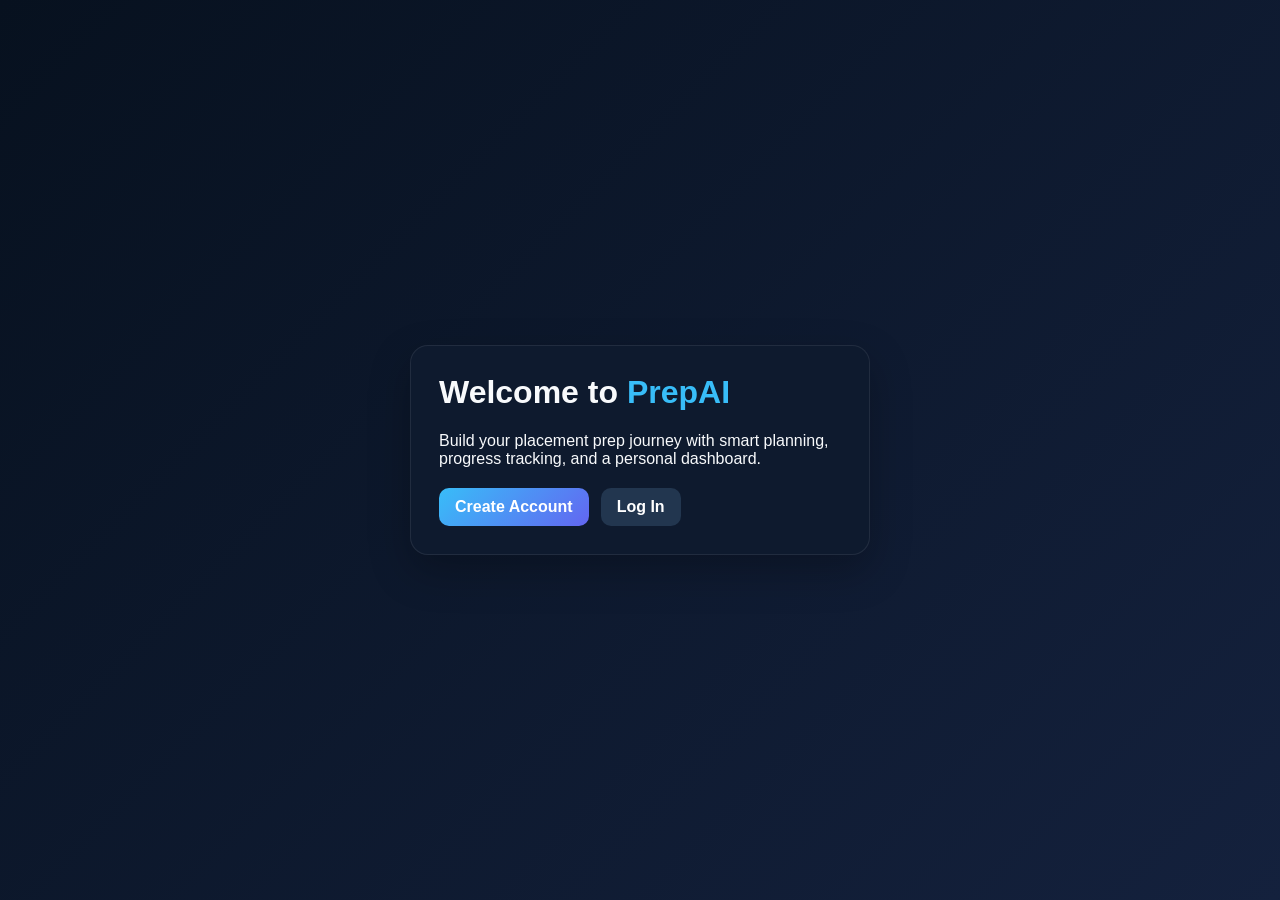
==== commit c9d71d6e: "Pushing my updated code" ====
--- a/index.html
+++ b/index.html
@@ -1,614 +1,23 @@
-<!DOCTYPE html>
-<html lang="en">
-<head>
-    <meta charset="UTF-8">
-    <meta name="viewport" content="width=device-width, initial-scale=1.0">
-    <title>PrepAI - AI Placement Preparation Platform</title>
-    
-    <link rel="preconnect" href="https://fonts.googleapis.com">
-    <link rel="preconnect" href="https://fonts.gstatic.com" crossorigin>
-    <link href="https://fonts.googleapis.com/css2?family=Inter:wght@300;400;500;600;700&family=Plus+Jakarta+Sans:wght@400;500;600;700;800&display=swap" rel="stylesheet">
-    <!-- Font Awesome Icons -->
-    <link rel="stylesheet" href="https://cdnjs.cloudflare.com/ajax/libs/font-awesome/6.4.0/css/all.min.css">
-    <!-- Custom CSS -->
-    <link rel="stylesheet" href="style.css">
-</head>
-<body>
-
-    <!-- Background Decorative Elements -->
-    <div class="bg-glow bg-glow-1"></div>
-    <div class="bg-glow bg-glow-2"></div>
-    <div class="bg-glow bg-glow-3"></div>
-    <div class="grid-overlay"></div>
-
-    <!-- Navigation Bar -->
-    <header class="navbar">
-        <div class="navbar-container">
-            <a href="index.html" class="logo">
-                <div class="logo-icon">
-                    <i class="fa-solid fa-brain-circuit"></i>
-                </div>
-                <span>Prep</span><span class="gradient-text">AI</span>
-            </a>
-            
-            <nav class="nav-menu" id="nav-menu">
-                <ul class="nav-list">
-                    <li class="nav-item"><a href="#features" class="nav-link">Features</a></li>
-                    <li class="nav-item"><a href="#statistics" class="nav-link">Statistics</a></li>
-                    <li class="nav-item"><a href="#testimonials" class="nav-link">Testimonials</a></li>
-                    <li class="nav-item"><a href="#pricing" class="nav-link">Pricing</a></li>
-                    <li class="nav-item"><a href="#faq" class="nav-link">FAQ</a></li>
-                </ul>
-            </nav>
-
-            <div class="nav-actions">
-                <a href="login/login.html" class="btn btn-secondary nav-login">Log In</a>
-                <a href="signup.html" class="btn btn-primary nav-cta">Get Started <i class="fa-solid fa-arrow-right"></i></a>
-                <button class="mobile-toggle" id="mobile-toggle" aria-label="Toggle navigation">
-                    <i class="fa-solid fa-bars"></i>
-                </button>
-            </div>
-        </div>
-    </header>
-
-    <!-- Hero Section -->
-    <section class="hero-section" id="hero">
-        <div class="hero-container">
-            <div class="hero-badge animate-fade-in">
-                <span class="badge-icon"><i class="fa-solid fa-sparkles"></i></span>
-                <span class="badge-text">Next-Gen Placement Platform</span>
-            </div>
-            
-            <h1 class="hero-title animate-fade-in-up">
-                Accelerate Your Career with <br>
-                <span class="gradient-text">AI-Powered</span> Placement Prep
-            </h1>
-            
-            <p class="hero-subtitle animate-fade-in-up delay-1">
-                Stop jumping between dozens of platforms. Get a hyper-personalized learning roadmap, 
-                real-time AI resume ATS optimization, mock interviews, and automated predictive placement analytics.
-            </p>
-            
-            <div class="hero-ctas animate-fade-in-up delay-2">
-                <a href="https://copilot.microsoft.com/"
-   target="_blank"
-   class="btn btn-primary btn-lg glow-button">
-    Launch AI Copilot
-    <i class="fa-solid fa-bolt"></i>
-</a>
-                <a href="../learnmore.html" class="btn btn-secondary btn-lg"><i class="fa-solid fa-play"></i> Watch Demo</a>
-            </div>
-
-            <!-- Hero Visual (Interactive Glassmorphic Dashboard Preview) -->
-            <div class="hero-visual-wrapper animate-fade-in-up delay-3">
-                <div class="hero-visual">
-                    <div class="dashboard-header">
-                        <div class="window-dots">
-                            <span class="dot dot-red"></span>
-                            <span class="dot dot-yellow"></span>
-                            <span class="dot dot-green"></span>
-                        </div>
-                        <div class="window-title">PrepAI Workspace - Copilot Dashboard</div>
-                        <div class="window-status"><span class="pulse-indicator"></span> Live Analytics</div>
-                    </div>
-                    <div class="dashboard-content">
-                        <!-- Left Sidebar / Stats Widget -->
-                        <div class="dash-panel dash-left">
-                            <div class="dash-card profile-card">
-                                <div class="avatar-group">
-                                    <div class="avatar-placeholder">
-                                        <i class="fa-solid fa-user-tie"></i>
-                                    </div>
-                                    <div>
-                                        <h4>Swathi</h4>
-                                        <p>Software Engineer Path</p>
-                                    </div>
-                                </div>
-                                <div class="readiness-meter">
-                                    <div class="meter-info">
-                                        <span>Placement Readiness</span>
-                                        <span class="meter-val">87%</span>
-                                    </div>
-                                    <div class="meter-bar">
-                                        <div class="meter-progress" style="width: 87%;"></div>
-                                    </div>
-                                </div>
-                            </div>
-                            
-                            <div class="dash-card company-card">
-                                <h5>Target Company Focus</h5>
-                                <div class="company-logos">
-                                    <div class="company-logo" title="Google"><i class="fa-brands fa-google"></i></div>
-                                    <div class="company-logo" title="Microsoft"><i class="fa-brands fa-microsoft"></i></div>
-                                    <div class="company-logo" title="Amazon"><i class="fa-brands fa-amazon"></i></div>
-                                    <div class="company-logo" title="Meta"><i class="fa-brands fa-meta"></i></div>
-                                </div>
-                            </div>
-                        </div>
-
-                        <!-- Main Roadmap Progress Graph -->
-                        <div class="dash-panel dash-center">
-                            <div class="dash-card roadmap-progress">
-                                <div class="card-header-flex">
-                                    <h4>Your AI Roadmap Milestone</h4>
-                                    <span class="badge-cyan">Active</span>
-                                </div>
-                                <div class="roadmap-steps">
-                                    <div class="step completed">
-                                        <div class="step-circle"><i class="fa-solid fa-check"></i></div>
-                                        <div class="step-details">
-                                            <h6>Data Structures</h6>
-                                            <p>Trees & Graphs</p>
-                                        </div>
-                                    </div>
-                                    <div class="step active">
-                                        <div class="step-circle"><i class="fa-solid fa-spinner fa-spin"></i></div>
-                                        <div class="step-details">
-                                            <h6>System Design</h6>
-                                            <p>Scalability & Caching</p>
-                                        </div>
-                                    </div>
-                                    <div class="step locked">
-                                        <div class="step-circle"><i class="fa-solid fa-lock"></i></div>
-                                        <div class="step-details">
-                                            <h6>AI Mock Interview</h6>
-                                            <p>Full-Loop Simulation</p>
-                                        </div>
-                                    </div>
-                                </div>
-                            </div>
-                        </div>
-
-                        <!-- Right Insights Widget -->
-                        <div class="dash-panel dash-right">
-                            <div class="dash-card insights-card">
-                                <h4>AI Copilot Insight</h4>
-                                <div class="ai-chat-bubble">
-                                    <i class="fa-solid fa-robot ai-avatar"></i>
-                                    <p>"Your DSA efficiency is outstanding (92nd percentile). Focus on <strong>System Design</strong> patterns to raise your readiness for Tier-1 companies."</p>
-                                </div>
-                                <div class="resume-score-widget">
-                                    <div class="score-circle">
-                                        <svg viewBox="0 0 36 36" class="circular-chart">
-                                            <path class="circle-bg" d="M18 2.0845 a 15.9155 15.9155 0 0 1 0 31.831 a 15.9155 15.9155 0 0 1 0 -31.831" />
-                                            <path class="circle" stroke-dasharray="82, 100" d="M18 2.0845 a 15.9155 15.9155 0 0 1 0 31.831 a 15.9155 15.9155 0 0 1 0 -31.831" />
-                                            <text x="18" y="20.35" class="percentage">82</text>
-                                        </svg>
-                                        <div class="score-label">ATS Score</div>
-                                    </div>
-                                    <div class="score-actions">
-                                        <span class="score-status"><i class="fa-solid fa-circle-check text-green"></i> Optimised</span>
-                                        <a href="#" class="btn-text">Review PDF <i class="fa-solid fa-angle-right"></i></a>
-                                    </div>
-                                </div>
-                            </div>
-                        </div>
-                    </div>
-                </div>
-            </div>
-        </div>
-    </section>
-
-    <!-- Features Section -->
-    <section class="features-section" id="features">
-        <div class="section-container">
-            <div class="section-header scroll-trigger">
-                <h2 class="section-title">Engineered for Your <span class="gradient-text">Placement Victory</span></h2>
-                <p class="section-subtitle">
-                    Skip the generic advice. Leverage highly tailored AI tooling built specifically to align with current hiring trends.
-                </p>
-            </div>
-
-            <div class="features-grid">
-                <!-- Feature 1: Personalized Roadmaps -->
-                <div class="feature-card scroll-trigger">
-                    <div class="feature-icon glow-cyan">
-                        <i class="fa-solid fa-route"></i>
-                    </div>
-                    <h3 class="feature-title">Dynamic AI Roadmaps</h3>
-                    <p class="feature-text">
-                        Get a continuously updated roadmap generated instantly based on your dream target companies, timeline, and current skill set.
-                    </p>
-                    <div class="feature-link-wrapper">
-                        <a href="roadmap/roadmap.html" class="feature-link">Explore Roadmap Tool <i class="fa-solid fa-arrow-right"></i></a>
-                    </div>
-                </div>
-
-                <!-- Feature 2: AI Resume Optimizer -->
-                <div class="feature-card scroll-trigger">
-                    <div class="feature-icon glow-purple">
-                        <i class="fa-solid fa-file-invoice"></i>
-                    </div>
-                    <h3 class="feature-title">ATS Resume Optimizer</h3>
-                    <p class="feature-text">
-                        Upload your resume and get immediate feedback on key-word match, layout, formatting, and structural improvements tailored to job descriptions.
-                    </p>
-                    <div class="feature-link-wrapper">
-                        <a href="#" class="feature-link">Scan Resume <i class="fa-solid fa-arrow-right"></i></a>
-                    </div>
-                </div>
-
-                <!-- Feature 3: Simulated AI Interviews -->
-                <div class="feature-card scroll-trigger">
-                    <div class="feature-icon glow-blue">
-                        <i class="fa-solid fa-microphone-lines"></i>
-                    </div>
-                    <h3 class="feature-title">Conversational Mock Mockups</h3>
-                    <p class="feature-text">
-                        Engage in fully interactive, real-time mock technical & behavioral interviews with speech analysis, pacing analytics, and code editor review.
-                    </p>
-                    <div class="feature-link-wrapper">
-                        <a href="#" class="feature-link">Try Sample Mock <i class="fa-solid fa-arrow-right"></i></a>
-                    </div>
-                </div>
-
-                <!-- Feature 4: Predictive Placement Analytics -->
-                <div class="feature-card scroll-trigger">
-                    <div class="feature-icon glow-pink">
-                        <i class="fa-solid fa-chart-line"></i>
-                    </div>
-                    <h3 class="feature-title">Placement Probability Insights</h3>
-                    <p class="feature-text">
-                        Input your credentials, mock scores, and background to calculate your predictive success rate, with prescriptive feedback on where to double down.
-                    </p>
-                    <div class="feature-link-wrapper">
-                        <a href="datainsights/datasetInsights.html" class="feature-link">View Dataset Analytics <i class="fa-solid fa-arrow-right"></i></a>
-                    </div>
-                </div>
-
-                <!-- Feature 5: Daily Coding Arena -->
-                <div class="feature-card scroll-trigger">
-                    <div class="feature-icon glow-orange">
-                        <i class="fa-solid fa-code"></i>
-                    </div>
-                    <h3 class="feature-title">Curated DSA Challenges</h3>
-                    <p class="feature-text">
-                        Receive daily handpicked programming puzzles matching your target company’s historic frequency matrix, complete with instant step-by-step video hints.
-                    </p>
-                    <div class="feature-link-wrapper">
-                        <a href="dsaTracker/dsaTracker.html" class="feature-link">Open DSA Tracker <i class="fa-solid fa-arrow-right"></i></a>
-                    </div>
-                </div>
-    <p>Track your DSA progress, streaks, and topics.</p>
-</a>
-                <!-- Feature 6: Smart Study Notes -->
-                <div class="feature-card scroll-trigger">
-                    <div class="feature-icon glow-green">
-                        <i class="fa-solid fa-book-open"></i>
-                    </div>
-                    <h3 class="feature-title">AI Knowledge Base</h3>
-                    <p class="feature-text">
-                        Search and learn with compressed cheat sheets, revision materials, and detailed summaries created automatically based on your weaker subtopics.
-                    </p>
-                    <div class="feature-link-wrapper">
-                        <a href="#" class="feature-link">Access Cheat Sheets <i class="fa-solid fa-arrow-right"></i></a>
-                    </div>
-                </div>
-            </div>
-        </div>
-    </section>
-
-    <!-- Statistics Section -->
-    <section class="statistics-section" id="statistics">
-        <div class="section-container">
-            <div class="statistics-wrapper scroll-trigger">
-                <div class="section-header text-center">
-                    <h2 class="section-title">The Numbers Behind the <span class="gradient-text">Success</span></h2>
-                    <p class="section-subtitle">Empowering ambitious students to land highly sought-after industry roles.</p>
-                </div>
-                
-                <div class="stats-grid">
-                    <div class="stat-item">
-                        <div class="stat-number gradient-text" data-target="94">0%</div>
-                        <div class="stat-label">Placement Success Rate</div>
-                    </div>
-                    <div class="stat-item">
-                        <div class="stat-number gradient-text" data-target="50">0k+</div>
-                        <div class="stat-label">Active Platform Users</div>
-                    </div>
-                    <div class="stat-item">
-                        <div class="stat-number gradient-text" data-target="10">0M+</div>
-                        <div class="stat-label">Coding Challenges Solved</div>
-                    </div>
-                    <div class="stat-item">
-                        <div class="stat-number gradient-text" data-target="14.2" data-decimals="1">0 LPA</div>
-                        <div class="stat-label">Average Placement Package</div>
-                    </div>
-                </div>
-            </div>
-        </div>
-    </section>
-
-    <!-- Testimonials Section -->
-    <section class="testimonials-section" id="testimonials">
-        <div class="section-container">
-            <div class="section-header scroll-trigger">
-                <h2 class="section-title">Alumni Success Stories</h2>
-                <p class="section-subtitle">See how PrepAI guided these students from mock interviews to real-world corporate offers.</p>
-            </div>
-
-            <div class="testimonials-grid">
-                <!-- Testimonial 1 -->
-                <div class="testimonial-card scroll-trigger">
-                    <div class="stars">
-                        <i class="fa-solid fa-star"></i>
-                        <i class="fa-solid fa-star"></i>
-                        <i class="fa-solid fa-star"></i>
-                        <i class="fa-solid fa-star"></i>
-                        <i class="fa-solid fa-star"></i>
-                    </div>
-                    <p class="testimonial-quote">
-                        "The simulated AI technical interview saved me. It gave me the exact style of real-time feedback on pacing and formatting that helped me crush my final technical round at Google!"
-                    </p>
-                    <div class="testimonial-user">
-                        <div class="user-avatar user-1"></div>
-                        <div class="user-info">
-                            <h4>Rohan Malhotra</h4>
-                            <p>Software Engineer @ Google</p>
-                        </div>
-                    </div>
-                </div>
-
-                <!-- Testimonial 2 -->
-                <div class="testimonial-card scroll-trigger">
-                    <div class="stars">
-                        <i class="fa-solid fa-star"></i>
-                        <i class="fa-solid fa-star"></i>
-                        <i class="fa-solid fa-star"></i>
-                        <i class="fa-solid fa-star"></i>
-                        <i class="fa-solid fa-star"></i>
-                    </div>
-                    <p class="testimonial-quote">
-                        "I raised my ATS score from 58% to 85% in under an hour using PrepAI's resume optimizer. It pointed out critical keyword gaps that landed me interview callbacks at Microsoft and Uber."
-                    </p>
-                    <div class="testimonial-user">
-                        <div class="user-avatar user-2"></div>
-                        <div class="user-info">
-                            <h4>Sneha Kapoor</h4>
-                            <p>SWE Intern @ Microsoft</p>
-                        </div>
-                    </div>
-                </div>
-
-                <!-- Testimonial 3 -->
-                <div class="testimonial-card scroll-trigger">
-                    <div class="stars">
-                        <i class="fa-solid fa-star"></i>
-                        <i class="fa-solid fa-star"></i>
-                        <i class="fa-solid fa-star"></i>
-                        <i class="fa-solid fa-star"></i>
-                        <i class="fa-solid fa-star"></i>
-                    </div>
-                    <p class="testimonial-quote">
-                        "The dynamic company roadmaps are sheer genius. Instead of wasting weeks reading irrelevant DSA materials, PrepAI showed me exactly which patterns Amazon prioritizes. 10/10!"
-                    </p>
-                    <div class="testimonial-user">
-                        <div class="user-avatar user-3"></div>
-                        <div class="user-info">
-                            <h4>Aarav Mehta</h4>
-                            <p>SDE-1 @ Amazon</p>
-                        </div>
-                    </div>
-                </div>
-            </div>
-        </div>
-    </section>
-
-    <!-- Pricing Section -->
-    <section class="pricing-section" id="pricing">
-        <div class="section-container">
-            <div class="section-header scroll-trigger">
-                <h2 class="section-title">Simple, Transparent <span class="gradient-text">Pricing</span></h2>
-                <p class="section-subtitle">Start preparing for free or unlock unlimited AI-driven capabilities to supercharge your hiring outcomes.</p>
-            </div>
-
-            <div class="pricing-grid">
-                <!-- Basic Plan -->
-                <div class="pricing-card scroll-trigger">
-                    <div class="pricing-header">
-                        <h3>Starter</h3>
-                        <p class="price-desc">Perfect for exploring the platform features.</p>
-                        <div class="price-value">$0<span>/lifetime</span></div>
-                    </div>
-                    <ul class="pricing-features">
-                        <li><i class="fa-solid fa-circle-check text-green"></i> Basic DSA Learning Path</li>
-                        <li><i class="fa-solid fa-circle-check text-green"></i> 2 AI Resume Scans / month</li>
-                        <li><i class="fa-solid fa-circle-check text-green"></i> Daily Coding Challenges</li>
-                        <li class="disabled"><i class="fa-solid fa-circle-xmark text-red"></i> Live AI Mock Interviews</li>
-                        <li class="disabled"><i class="fa-solid fa-circle-xmark text-red"></i> Placement Predictive Analytics</li>
-                        <li class="disabled"><i class="fa-solid fa-circle-xmark text-red"></i> 24/7 Dedicated Mentorship Channel</li>
-                    </ul>
-                    <div class="pricing-footer">
-                        <a href="signup.html" class="btn btn-outline btn-full">Start Free Trial</a>
-                    </div>
-                </div>
-
-                <!-- Pro Plan (Popular Choice) -->
-                <div class="pricing-card popular scroll-trigger">
-                    <div class="popular-ribbon">Most Popular</div>
-                    <div class="pricing-header">
-                        <h3>PrepAI Pro</h3>
-                        <p class="price-desc">Complete AI toolkit for targeted job readiness.</p>
-                        <div class="price-value">$19<span>/month</span></div>
-                    </div>
-                    <ul class="pricing-features">
-                        <li><i class="fa-solid fa-circle-check text-green"></i> Unlimited Personalized Roadmaps</li>
-                        <li><i class="fa-solid fa-circle-check text-green"></i> Unlimited ATS Resume Scans</li>
-                        <li><i class="fa-solid fa-circle-check text-green"></i> 10 AI Mock Interviews / month</li>
-                        <li><i class="fa-solid fa-circle-check text-green"></i> Full Predictive Placement Analytics</li>
-                        <li><i class="fa-solid fa-circle-check text-green"></i> Company-Specific Prep Kits</li>
-                        <li class="disabled"><i class="fa-solid fa-circle-xmark text-red"></i> 1-on-1 Human Mock Review</li>
-                    </ul>
-                    <div class="pricing-footer">
-                        <a href="signup.html" class="btn btn-primary btn-full glow-button">Upgrade to Pro <i class="fa-solid fa-sparkles"></i></a>
-                    </div>
-                </div>
-
-                <!-- Ultimate Plan -->
-                <div class="pricing-card scroll-trigger">
-                    <div class="pricing-header">
-                        <h3>Elite Placement</h3>
-                        <p class="price-desc">For high-tier role pursuits with human mentor oversight.</p>
-                        <div class="price-value">$49<span>/month</span></div>
-                    </div>
-                    <ul class="pricing-features">
-                        <li><i class="fa-solid fa-circle-check text-green"></i> Everything in Pro Plan</li>
-                        <li><i class="fa-solid fa-circle-check text-green"></i> Unlimited AI Mock Interviews</li>
-                        <li><i class="fa-solid fa-circle-check text-green"></i> 2 Monthly Human-Expert Mock Reviews</li>
-                        <li><i class="fa-solid fa-circle-check text-green"></i> Resume Revision by Recruiters</li>
-                        <li><i class="fa-solid fa-circle-check text-green"></i> Referral opportunities in partner network</li>
-                        <li><i class="fa-solid fa-circle-check text-green"></i> 24/7 Dedicated Priority Chat Support</li>
-                    </ul>
-                    <div class="pricing-footer">
-                        <a href="signup.html" class="btn btn-outline btn-full">Join Elite Group</a>
-                    </div>
-                </div>
-            </div>
-        </div>
-    </section>
-
-    <!-- FAQ Section -->
-    <section class="faq-section" id="faq">
-        <div class="section-container">
-            <div class="section-header scroll-trigger">
-                <h2 class="section-title">Frequently Asked Questions</h2>
-                <p class="section-subtitle">Everything you need to know about PrepAI capabilities and pricing models.</p>
-            </div>
-
-            <div class="faq-wrapper">
-                <div class="faq-item scroll-trigger">
-                    <button class="faq-question">
-                        <span>How does the AI Resume Optimizer assess ATS compatability?</span>
-                        <i class="fa-solid fa-plus faq-icon"></i>
-                    </button>
-                    <div class="faq-answer">
-                        <p>Our ATS (Applicant Tracking System) optimizer matches your resume text structure and technical keywords against thousands of verified job descriptions across tech and non-tech industries. It scores layout readability, detects broken tables or unparseable formats, and flags keyword voids that might prevent human screeners from seeing your file.</p>
-                    </div>
-                </div>
-
-                <div class="faq-item scroll-trigger">
-                    <button class="faq-question">
-                        <span>What happens during a simulated AI mock interview?</span>
-                        <i class="fa-solid fa-plus faq-icon"></i>
-                    </button>
-                    <div class="faq-answer">
-                        <p>The mock interview mimics real video-conferencing setups. Our conversational model asks technical, system design, or behavior-based questions. The interface records speech patterns to evaluate vocal speed, clarity, and keyword precision while offering a rich code-editor canvas to score real-time problem-solving approach and complexity optimization.</p>
-                    </div>
-                </div>
-
-                <div class="faq-item scroll-trigger">
-                    <button class="faq-question">
-                        <span>Can I cancel or change my plan anytime?</span>
-                        <i class="fa-solid fa-plus faq-icon"></i>
-                    </button>
-                    <div class="faq-answer">
-                        <p>Yes, absolutely. You can easily upgrade, downgrade, or cancel your Pro or Elite subscription plan directly from your accounts billing dashboard at any time. If you cancel, your premium features will remain completely active until your billing cycle ends.</p>
-                    </div>
-                </div>
-
-                <div class="faq-item scroll-trigger">
-                    <button class="faq-question">
-                        <span>How accurate are the Placement Predictive Analytics?</span>
-                        <i class="fa-solid fa-plus faq-icon"></i>
-                    </button>
-                    <div class="faq-answer">
-                        <p>Our predictive metrics are backed by anonymized placement results from tens of thousands of platform alumni and historical company cutoffs. By analyzing academic indicators, platform-tracked DSA speed, mock interview performance, and project richness, PrepAI generates realistic readiness metrics, though actual hiring events depend on external interview conditions.</p>
-                    </div>
-                </div>
-            </div>
-        </div>
-    </section>
-
-    <!-- Pre-Footer Call To Action Section -->
-    <section class="cta-section">
-        <div class="section-container">
-            <div class="cta-wrapper scroll-trigger">
-                <div class="cta-inner">
-                    <h2 class="cta-title">Ready to Stand Out in the Hiring Pipeline?</h2>
-                    <p class="cta-subtitle">Empower your coding skills and resume readiness. Get hired by premium global companies in less than 3 months.</p>
-                    <div class="cta-actions">
-                        <a href="signup.html" class="btn btn-primary btn-lg glow-button">Start Preparing For Free <i class="fa-solid fa-sparkles"></i></a>
-                    </div>
-                    <div class="cta-footer-info">
-                        <span><i class="fa-solid fa-circle-check text-cyan"></i> No credit card required</span>
-                        <span><i class="fa-solid fa-circle-check text-cyan"></i> Instant setup in 1 minute</span>
-                        <span><i class="fa-solid fa-circle-check text-cyan"></i> Free Lifetime roadmap starter</span>
-                    </div>
-                </div>
-            </div>
-        </div>
-    </section>
-
-    <!-- Footer Section -->
-    <footer class="footer">
-        <div class="section-container">
-            <div class="footer-grid">
-                <!-- Footer About Column -->
-                <div class="footer-col footer-about">
-                    <a href="#" class="footer-logo">
-                        <div class="logo-icon"><i class="fa-solid fa-brain-circuit"></i></div>
-                        <span>Prep</span><span class="gradient-text">AI</span>
-                    </a>
-                    <p class="footer-desc">
-                        Democratizing elite placement preparation through state-of-the-art predictive models, conversational mock simulations, and hyper-personalized learning roadmaps.
-                    </p>
-                    <div class="social-links">
-                        <a href="#" class="social-link" aria-label="Twitter"><i class="fa-brands fa-x-twitter"></i></a>
-                        <a href="#" class="social-link" aria-label="LinkedIn"><i class="fa-brands fa-linkedin-in"></i></a>
-                        <a href="#" class="social-link" aria-label="GitHub"><i class="fa-brands fa-github"></i></a>
-                        <a href="#" class="social-link" aria-label="Discord"><i class="fa-brands fa-discord"></i></a>
-                    </div>
-                </div>
-
-                <!-- Footer Column 1: Product -->
-                <div class="footer-col">
-                    <h4>Product</h4>
-                    <ul class="footer-links">
-                        <li><a href="#features">Features</a></li>
-                        <li><a href="roadmap/roadmap.html">AI Roadmaps</a></li>
-                        <li><a href="#pricing">Pricing</a></li>
-                        <li><a href="#">AI Interviewer</a></li>
-                        <li><a href="#">Resume Scan</a></li>
-                    </ul>
-                </div>
-
-                <!-- Footer Column 2: Resources -->
-                <div class="footer-col">
-                    <h4>Resources</h4>
-                    <ul class="footer-links">
-                        <li><a href="datainsights/datasetInsights.html">Dataset Analytics</a></li>
-                        <li><a href="#faq">FAQ</a></li>
-                        <li><a href="../learnmore.html">Demo Walkthrough</a></li>
-                        <li><a href="#">Career Blog</a></li>
-                        <li><a href="#">Student Helpdesk</a></li>
-                    </ul>
-                </div>
-
-                <!-- Footer Column 3: Legal -->
-                <div class="footer-col">
-                    <h4>Company & Legal</h4>
-                    <ul class="footer-links">
-                        <li><a href="#">About Us</a></li>
-                        <li><a href="#">Partner Network</a></li>
-                        <li><a href="#">Terms of Service</a></li>
-                        <li><a href="#">Privacy Policy</a></li>
-                        <li><a href="#">Security Integrity</a></li>
-                    </ul>
-                </div>
-            </div>
-
-            <div class="footer-bottom">
-                <p>&copy; 2026 PrepAI Platform Inc. All rights reserved. Built with modern dark theme and glassmorphism styling.</p>
-                <div class="footer-bottom-links">
-                    <a href="#">Security Guidelines</a>
-                    <span>&bull;</span>
-                    <a href="#">System Status</a>
-                </div>
-            </div>
-        </div>
-    </footer>
-
-    <!-- Custom JS -->
-    <script src="js/main.js"></script>
-</body>
-</html>
+<!DOCTYPE html>
+<html lang="en">
+<head>
+  <meta charset="UTF-8" />
+  <meta name="viewport" content="width=device-width, initial-scale=1.0" />
+  <title>PrepAI | Placement Prep Platform</title>
+  <link rel="stylesheet" href="css/style.css" />
+</head>
+<body>
+  <div class="page-shell">
+    <div class="hero-card">
+      <h1>Welcome to <span>PrepAI</span></h1>
+      <p>Build your placement prep journey with smart planning, progress tracking, and a personal dashboard.</p>
+      <div class="actions">
+        <a href="signup.html" class="btn primary">Create Account</a>
+        <a href="login.html" class="btn secondary">Log In</a>
+      </div>
+    </div>
+  </div>
+
+  <script src="js/main.js"></script>
+</body>
+</html>
--- a/css/style.css
+++ b/css/style.css
@@ -0,0 +1,55 @@
+:root {
+  --bg: #07111f;
+  --panel: #0f1b2f;
+  --text: #f8fafc;
+  --muted: #9fb1cb;
+  --accent: #38bdf8;
+  --accent-2: #6366f1;
+}
+* { box-sizing: border-box; }
+body {
+  margin: 0;
+  font-family: Arial, sans-serif;
+  background: linear-gradient(135deg, var(--bg), #14213d);
+  color: var(--text);
+  min-height: 100vh;
+}
+.page-shell, .form-wrapper {
+  min-height: 100vh;
+  display: grid;
+  place-items: center;
+  padding: 24px;
+}
+.hero-card, .auth-card, .dashboard-card {
+  background: rgba(15, 27, 47, 0.95);
+  border: 1px solid rgba(255,255,255,0.08);
+  border-radius: 18px;
+  box-shadow: 0 16px 40px rgba(0,0,0,0.25);
+  padding: 28px;
+  width: min(100%, 460px);
+}
+.hero-card h1, .auth-card h2, .dashboard-card h2 { margin-top: 0; }
+.hero-card span { color: var(--accent); }
+.actions { display: flex; gap: 12px; margin-top: 20px; flex-wrap: wrap; }
+.btn {
+  display: inline-block;
+  padding: 10px 16px;
+  border-radius: 10px;
+  text-decoration: none;
+  font-weight: 600;
+  border: none;
+  cursor: pointer;
+}
+.btn.primary { background: linear-gradient(135deg, var(--accent), var(--accent-2)); color: white; }
+.btn.secondary { background: #22364f; color: white; }
+.auth-card label { display: block; margin: 10px 0 6px; color: var(--muted); }
+.auth-card input {
+  width: 100%; padding: 10px 12px; border-radius: 10px; border: 1px solid #2d3c54; background: #0a1526; color: white; margin-bottom: 4px;
+}
+.auth-card button { width: 100%; margin-top: 16px; }
+.switch-text { margin-top: 12px; color: var(--muted); }
+.switch-text a { color: var(--accent); }
+.dashboard-card { width: min(100%, 620px); }
+.dashboard-card .meta { color: var(--muted); margin-bottom: 16px; }
+.dashboard-actions { display: flex; gap: 12px; flex-wrap: wrap; margin-top: 20px; }
+.error { color: #fda4af; margin-top: 8px; font-size: 0.95rem; }
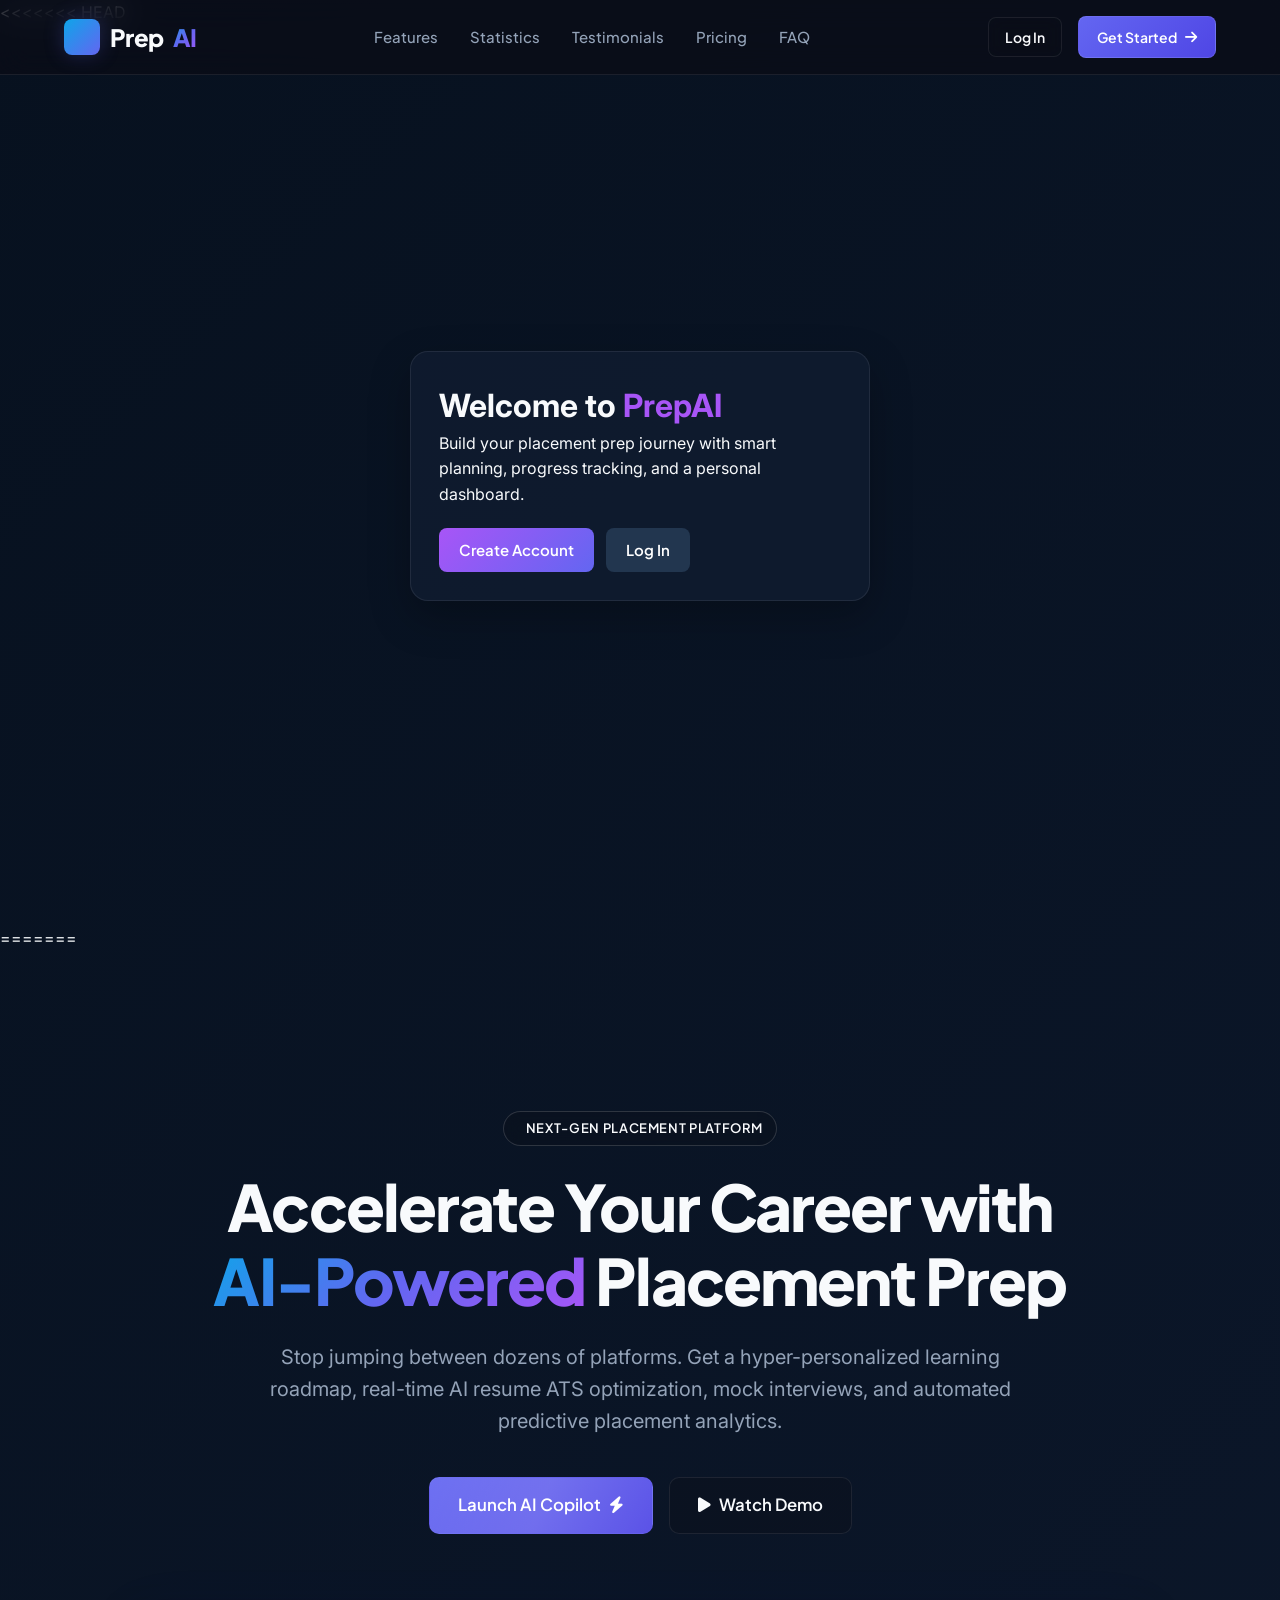
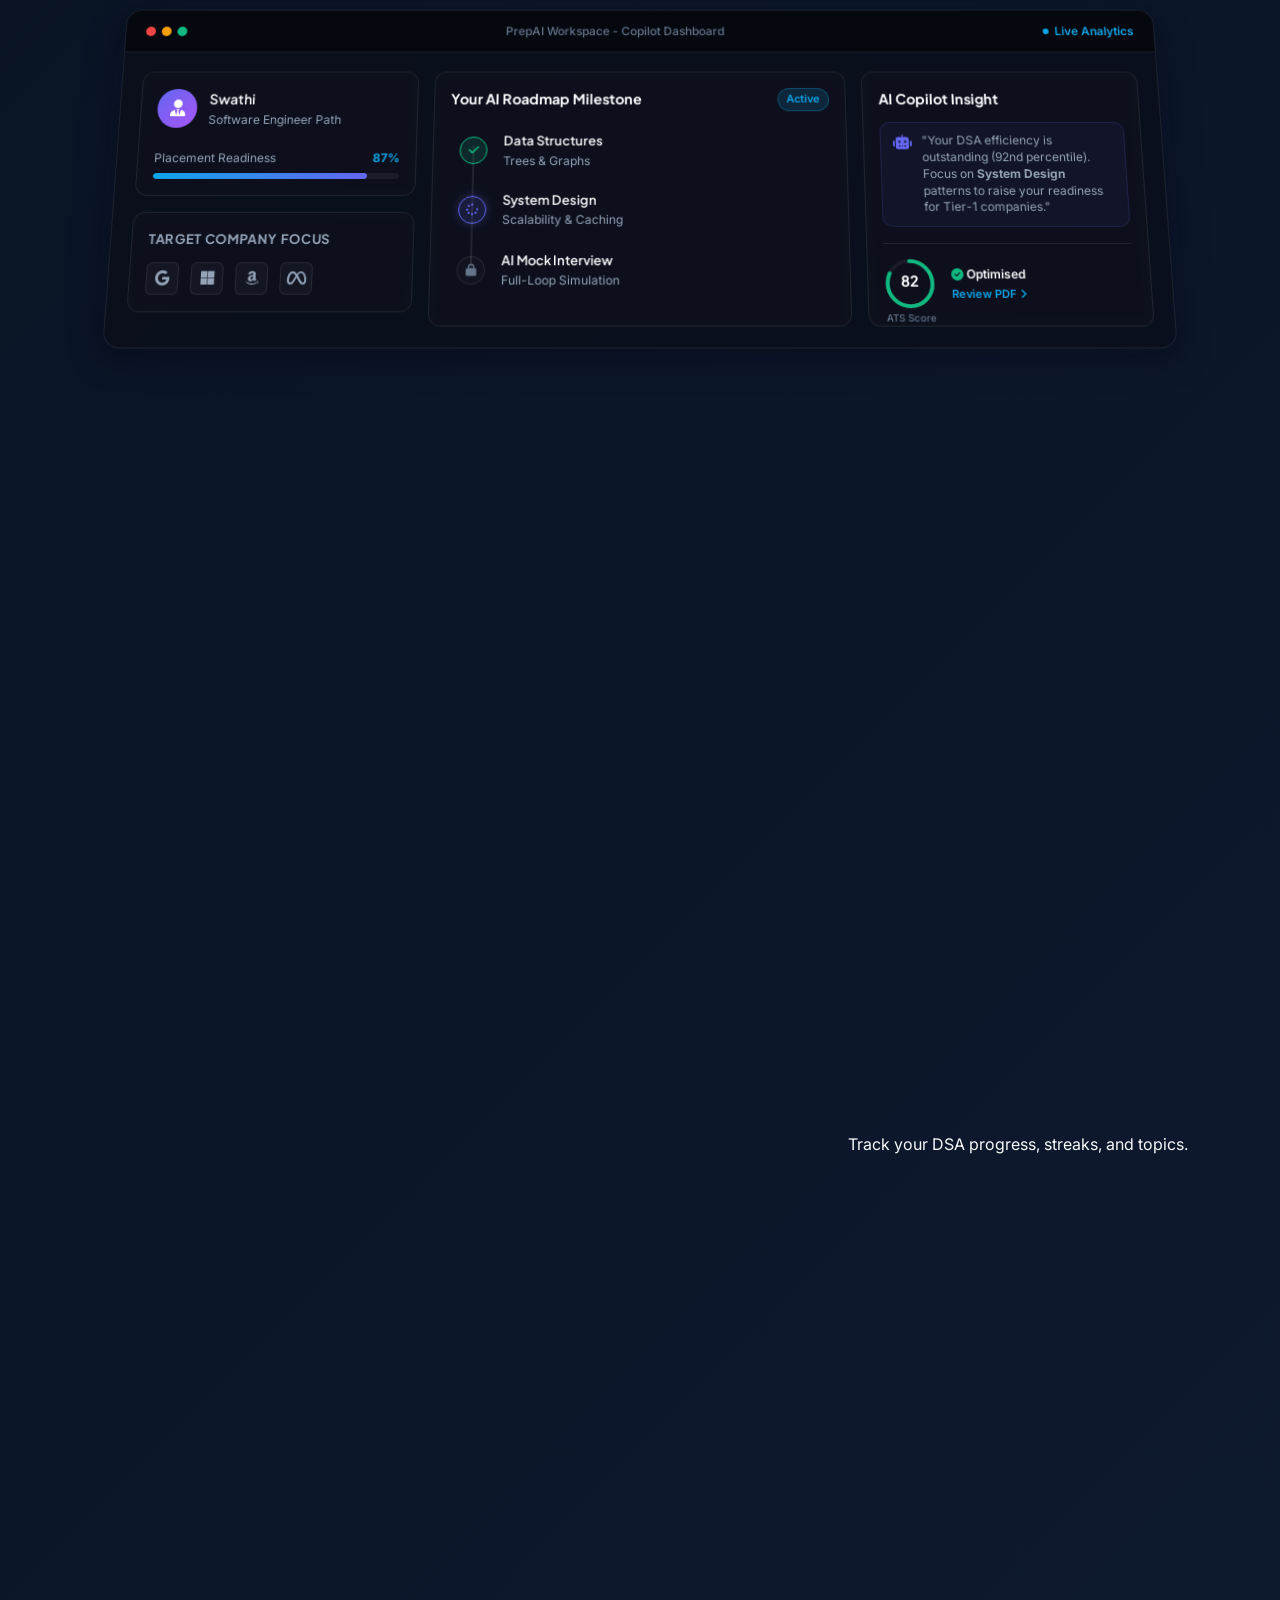
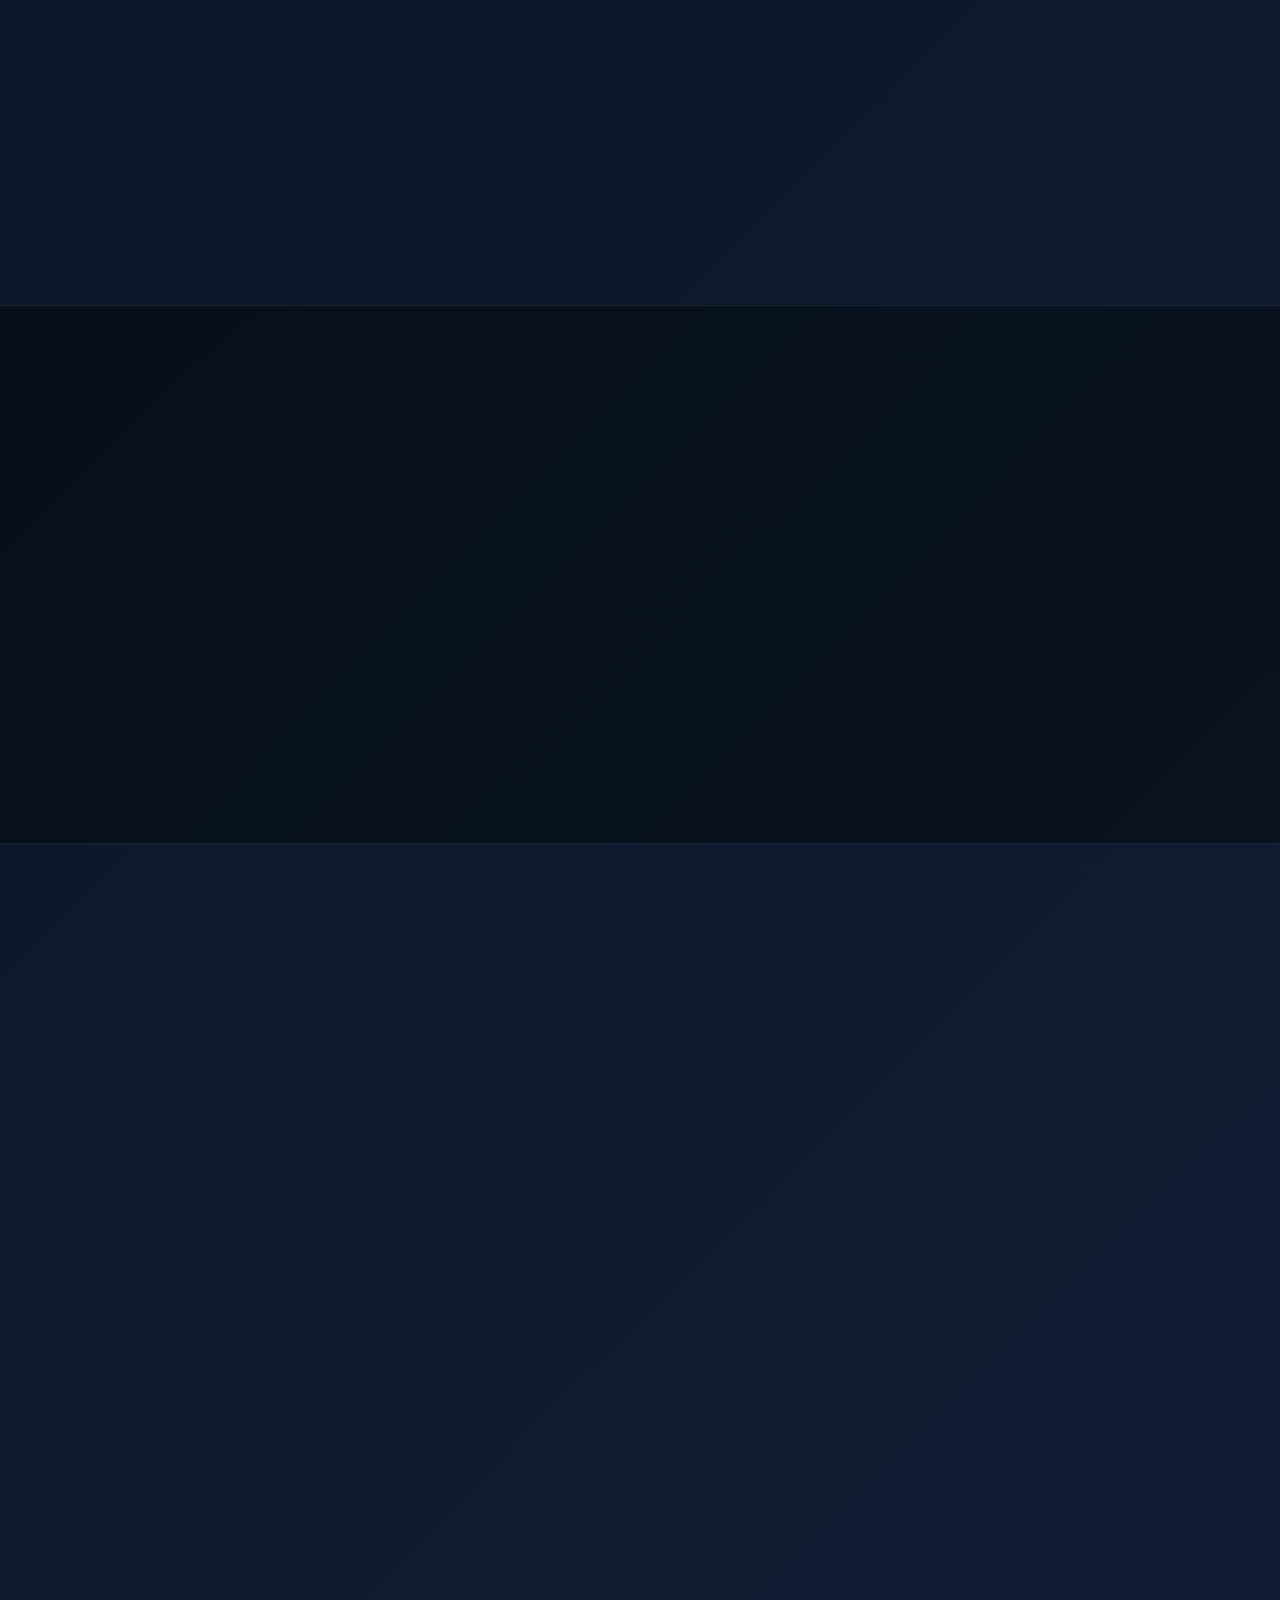
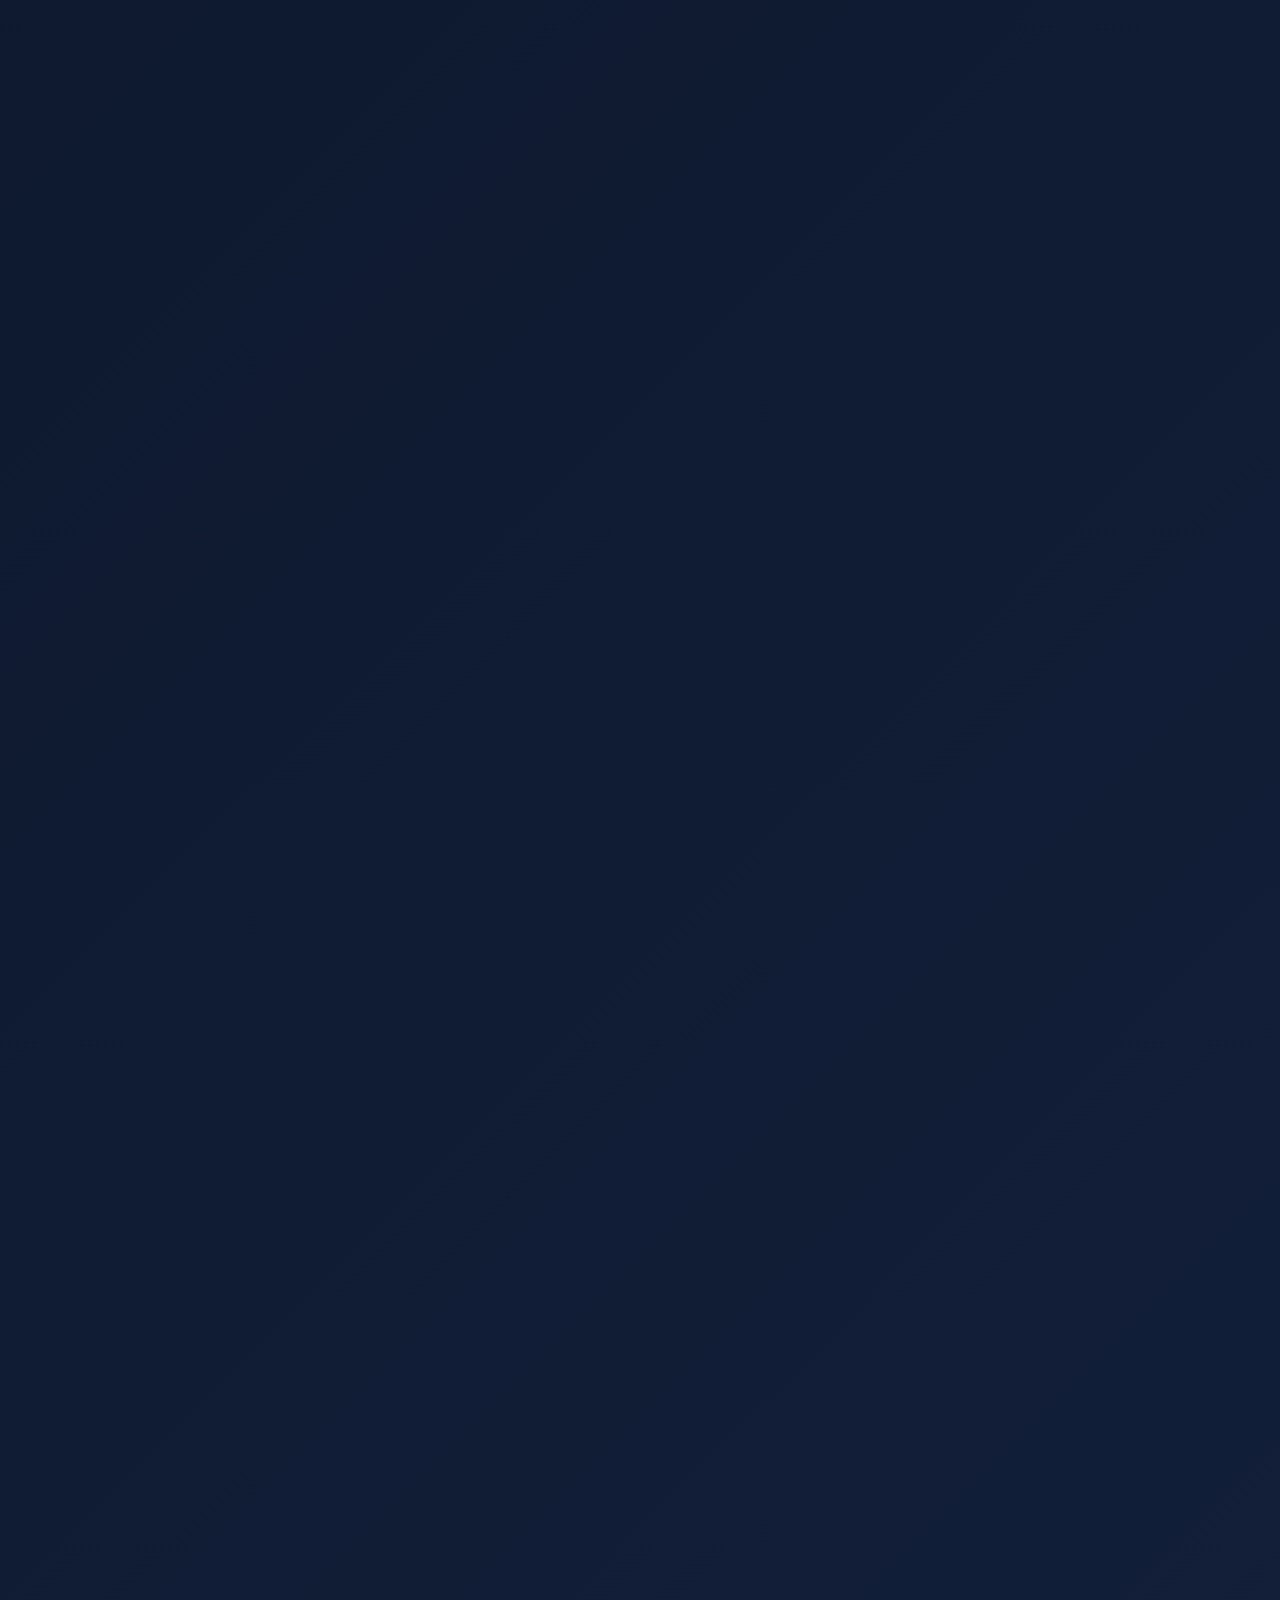
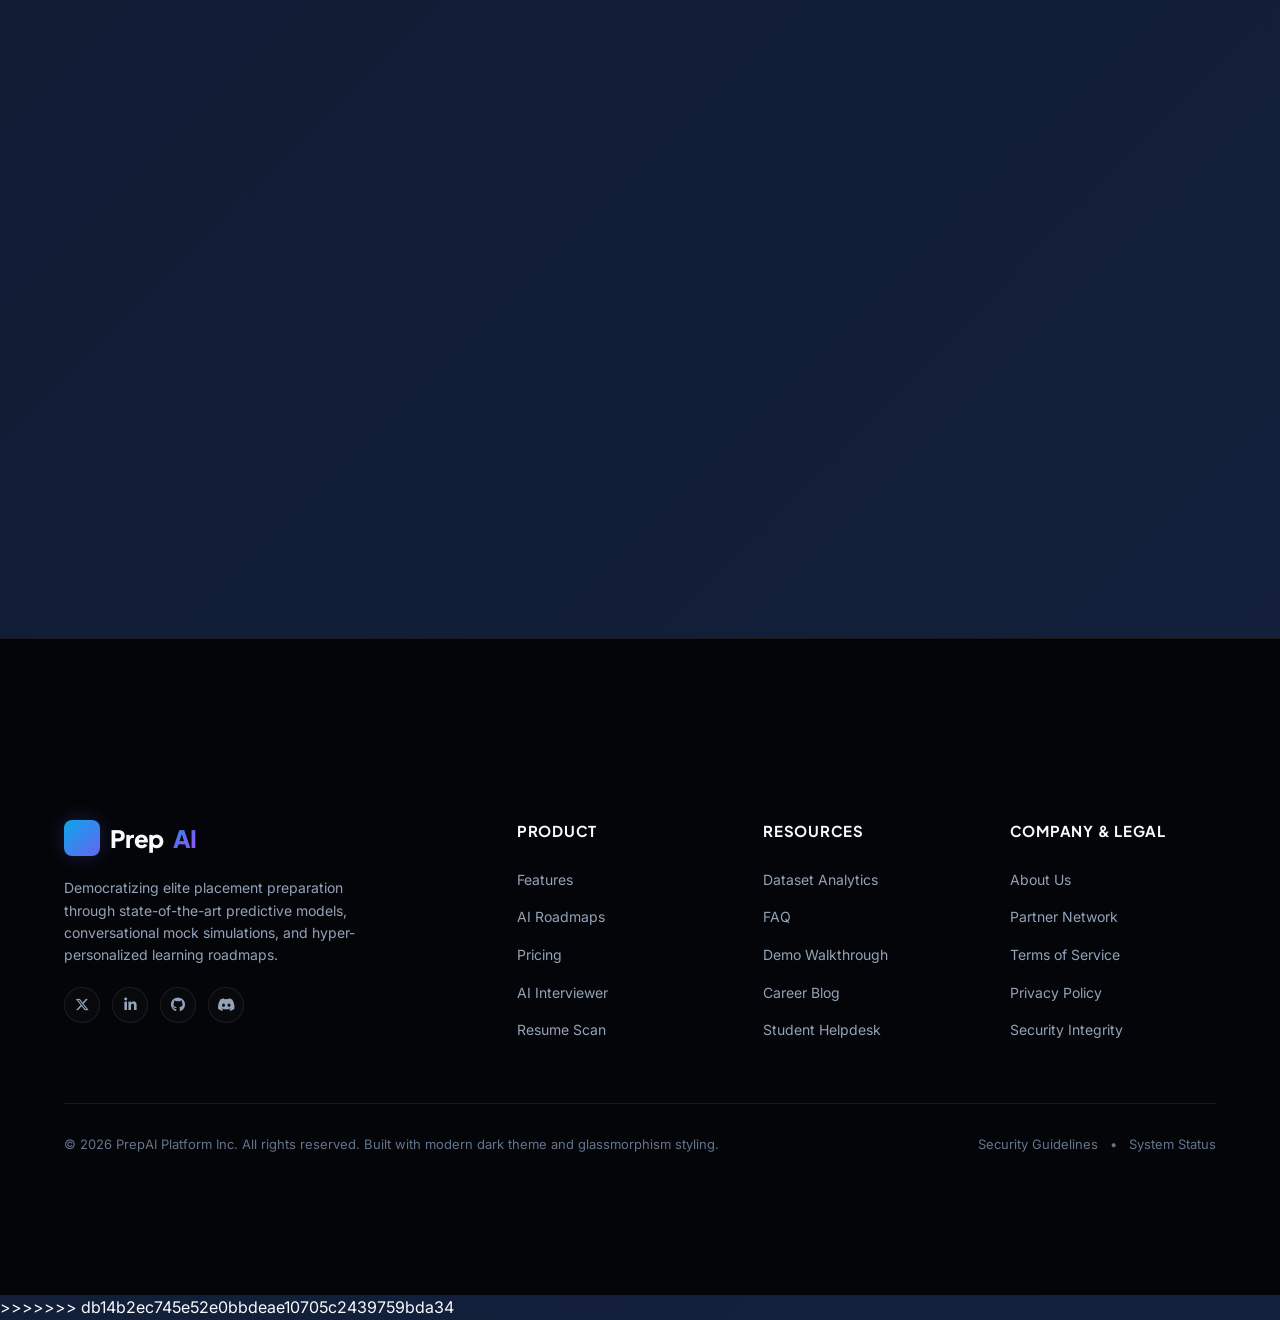
==== commit 5b525351: "Merged local and remote" ====
--- a/index.html
+++ b/index.html
@@ -1,3 +1,4 @@
+<<<<<<< HEAD
 <!DOCTYPE html>
 <html lang="en">
 <head>
@@ -21,3 +22,619 @@
   <script src="js/main.js"></script>
 </body>
 </html>
+=======
+<!DOCTYPE html>
+<html lang="en">
+<head>
+    <meta charset="UTF-8">
+    <meta name="viewport" content="width=device-width, initial-scale=1.0">
+    <title>PrepAI - AI Placement Preparation Platform</title>
+    
+    <link rel="preconnect" href="https://fonts.googleapis.com">
+    <link rel="preconnect" href="https://fonts.gstatic.com" crossorigin>
+    <link href="https://fonts.googleapis.com/css2?family=Inter:wght@300;400;500;600;700&family=Plus+Jakarta+Sans:wght@400;500;600;700;800&display=swap" rel="stylesheet">
+    <!-- Font Awesome Icons -->
+    <link rel="stylesheet" href="https://cdnjs.cloudflare.com/ajax/libs/font-awesome/6.4.0/css/all.min.css">
+    <!-- Custom CSS -->
+    <link rel="stylesheet" href="style.css">
+</head>
+<body>
+
+    <!-- Background Decorative Elements -->
+    <div class="bg-glow bg-glow-1"></div>
+    <div class="bg-glow bg-glow-2"></div>
+    <div class="bg-glow bg-glow-3"></div>
+    <div class="grid-overlay"></div>
+
+    <!-- Navigation Bar -->
+    <header class="navbar">
+        <div class="navbar-container">
+            <a href="index.html" class="logo">
+                <div class="logo-icon">
+                    <i class="fa-solid fa-brain-circuit"></i>
+                </div>
+                <span>Prep</span><span class="gradient-text">AI</span>
+            </a>
+            
+            <nav class="nav-menu" id="nav-menu">
+                <ul class="nav-list">
+                    <li class="nav-item"><a href="#features" class="nav-link">Features</a></li>
+                    <li class="nav-item"><a href="#statistics" class="nav-link">Statistics</a></li>
+                    <li class="nav-item"><a href="#testimonials" class="nav-link">Testimonials</a></li>
+                    <li class="nav-item"><a href="#pricing" class="nav-link">Pricing</a></li>
+                    <li class="nav-item"><a href="#faq" class="nav-link">FAQ</a></li>
+                </ul>
+            </nav>
+
+            <div class="nav-actions">
+                <a href="login/login.html" class="btn btn-secondary nav-login">Log In</a>
+                <a href="signup.html" class="btn btn-primary nav-cta">Get Started <i class="fa-solid fa-arrow-right"></i></a>
+                <button class="mobile-toggle" id="mobile-toggle" aria-label="Toggle navigation">
+                    <i class="fa-solid fa-bars"></i>
+                </button>
+            </div>
+        </div>
+    </header>
+
+    <!-- Hero Section -->
+    <section class="hero-section" id="hero">
+        <div class="hero-container">
+            <div class="hero-badge animate-fade-in">
+                <span class="badge-icon"><i class="fa-solid fa-sparkles"></i></span>
+                <span class="badge-text">Next-Gen Placement Platform</span>
+            </div>
+            
+            <h1 class="hero-title animate-fade-in-up">
+                Accelerate Your Career with <br>
+                <span class="gradient-text">AI-Powered</span> Placement Prep
+            </h1>
+            
+            <p class="hero-subtitle animate-fade-in-up delay-1">
+                Stop jumping between dozens of platforms. Get a hyper-personalized learning roadmap, 
+                real-time AI resume ATS optimization, mock interviews, and automated predictive placement analytics.
+            </p>
+            
+            <div class="hero-ctas animate-fade-in-up delay-2">
+                <a href="https://copilot.microsoft.com/"
+   target="_blank"
+   class="btn btn-primary btn-lg glow-button">
+    Launch AI Copilot
+    <i class="fa-solid fa-bolt"></i>
+</a>
+                <a href="../learnmore.html" class="btn btn-secondary btn-lg"><i class="fa-solid fa-play"></i> Watch Demo</a>
+            </div>
+
+            <!-- Hero Visual (Interactive Glassmorphic Dashboard Preview) -->
+            <div class="hero-visual-wrapper animate-fade-in-up delay-3">
+                <div class="hero-visual">
+                    <div class="dashboard-header">
+                        <div class="window-dots">
+                            <span class="dot dot-red"></span>
+                            <span class="dot dot-yellow"></span>
+                            <span class="dot dot-green"></span>
+                        </div>
+                        <div class="window-title">PrepAI Workspace - Copilot Dashboard</div>
+                        <div class="window-status"><span class="pulse-indicator"></span> Live Analytics</div>
+                    </div>
+                    <div class="dashboard-content">
+                        <!-- Left Sidebar / Stats Widget -->
+                        <div class="dash-panel dash-left">
+                            <div class="dash-card profile-card">
+                                <div class="avatar-group">
+                                    <div class="avatar-placeholder">
+                                        <i class="fa-solid fa-user-tie"></i>
+                                    </div>
+                                    <div>
+                                        <h4>Swathi</h4>
+                                        <p>Software Engineer Path</p>
+                                    </div>
+                                </div>
+                                <div class="readiness-meter">
+                                    <div class="meter-info">
+                                        <span>Placement Readiness</span>
+                                        <span class="meter-val">87%</span>
+                                    </div>
+                                    <div class="meter-bar">
+                                        <div class="meter-progress" style="width: 87%;"></div>
+                                    </div>
+                                </div>
+                            </div>
+                            
+                            <div class="dash-card company-card">
+                                <h5>Target Company Focus</h5>
+                                <div class="company-logos">
+                                    <div class="company-logo" title="Google"><i class="fa-brands fa-google"></i></div>
+                                    <div class="company-logo" title="Microsoft"><i class="fa-brands fa-microsoft"></i></div>
+                                    <div class="company-logo" title="Amazon"><i class="fa-brands fa-amazon"></i></div>
+                                    <div class="company-logo" title="Meta"><i class="fa-brands fa-meta"></i></div>
+                                </div>
+                            </div>
+                        </div>
+
+                        <!-- Main Roadmap Progress Graph -->
+                        <div class="dash-panel dash-center">
+                            <div class="dash-card roadmap-progress">
+                                <div class="card-header-flex">
+                                    <h4>Your AI Roadmap Milestone</h4>
+                                    <span class="badge-cyan">Active</span>
+                                </div>
+                                <div class="roadmap-steps">
+                                    <div class="step completed">
+                                        <div class="step-circle"><i class="fa-solid fa-check"></i></div>
+                                        <div class="step-details">
+                                            <h6>Data Structures</h6>
+                                            <p>Trees & Graphs</p>
+                                        </div>
+                                    </div>
+                                    <div class="step active">
+                                        <div class="step-circle"><i class="fa-solid fa-spinner fa-spin"></i></div>
+                                        <div class="step-details">
+                                            <h6>System Design</h6>
+                                            <p>Scalability & Caching</p>
+                                        </div>
+                                    </div>
+                                    <div class="step locked">
+                                        <div class="step-circle"><i class="fa-solid fa-lock"></i></div>
+                                        <div class="step-details">
+                                            <h6>AI Mock Interview</h6>
+                                            <p>Full-Loop Simulation</p>
+                                        </div>
+                                    </div>
+                                </div>
+                            </div>
+                        </div>
+
+                        <!-- Right Insights Widget -->
+                        <div class="dash-panel dash-right">
+                            <div class="dash-card insights-card">
+                                <h4>AI Copilot Insight</h4>
+                                <div class="ai-chat-bubble">
+                                    <i class="fa-solid fa-robot ai-avatar"></i>
+                                    <p>"Your DSA efficiency is outstanding (92nd percentile). Focus on <strong>System Design</strong> patterns to raise your readiness for Tier-1 companies."</p>
+                                </div>
+                                <div class="resume-score-widget">
+                                    <div class="score-circle">
+                                        <svg viewBox="0 0 36 36" class="circular-chart">
+                                            <path class="circle-bg" d="M18 2.0845 a 15.9155 15.9155 0 0 1 0 31.831 a 15.9155 15.9155 0 0 1 0 -31.831" />
+                                            <path class="circle" stroke-dasharray="82, 100" d="M18 2.0845 a 15.9155 15.9155 0 0 1 0 31.831 a 15.9155 15.9155 0 0 1 0 -31.831" />
+                                            <text x="18" y="20.35" class="percentage">82</text>
+                                        </svg>
+                                        <div class="score-label">ATS Score</div>
+                                    </div>
+                                    <div class="score-actions">
+                                        <span class="score-status"><i class="fa-solid fa-circle-check text-green"></i> Optimised</span>
+                                        <a href="#" class="btn-text">Review PDF <i class="fa-solid fa-angle-right"></i></a>
+                                    </div>
+                                </div>
+                            </div>
+                        </div>
+                    </div>
+                </div>
+            </div>
+        </div>
+    </section>
+
+    <!-- Features Section -->
+    <section class="features-section" id="features">
+        <div class="section-container">
+            <div class="section-header scroll-trigger">
+                <h2 class="section-title">Engineered for Your <span class="gradient-text">Placement Victory</span></h2>
+                <p class="section-subtitle">
+                    Skip the generic advice. Leverage highly tailored AI tooling built specifically to align with current hiring trends.
+                </p>
+            </div>
+
+            <div class="features-grid">
+                <!-- Feature 1: Personalized Roadmaps -->
+                <div class="feature-card scroll-trigger">
+                    <div class="feature-icon glow-cyan">
+                        <i class="fa-solid fa-route"></i>
+                    </div>
+                    <h3 class="feature-title">Dynamic AI Roadmaps</h3>
+                    <p class="feature-text">
+                        Get a continuously updated roadmap generated instantly based on your dream target companies, timeline, and current skill set.
+                    </p>
+                    <div class="feature-link-wrapper">
+                        <a href="roadmap/roadmap.html" class="feature-link">Explore Roadmap Tool <i class="fa-solid fa-arrow-right"></i></a>
+                    </div>
+                </div>
+
+                <!-- Feature 2: AI Resume Optimizer -->
+                <div class="feature-card scroll-trigger">
+                    <div class="feature-icon glow-purple">
+                        <i class="fa-solid fa-file-invoice"></i>
+                    </div>
+                    <h3 class="feature-title">ATS Resume Optimizer</h3>
+                    <p class="feature-text">
+                        Upload your resume and get immediate feedback on key-word match, layout, formatting, and structural improvements tailored to job descriptions.
+                    </p>
+                    <div class="feature-link-wrapper">
+                        <a href="#" class="feature-link">Scan Resume <i class="fa-solid fa-arrow-right"></i></a>
+                    </div>
+                </div>
+
+                <!-- Feature 3: Simulated AI Interviews -->
+                <div class="feature-card scroll-trigger">
+                    <div class="feature-icon glow-blue">
+                        <i class="fa-solid fa-microphone-lines"></i>
+                    </div>
+                    <h3 class="feature-title">Conversational Mock Mockups</h3>
+                    <p class="feature-text">
+                        Engage in fully interactive, real-time mock technical & behavioral interviews with speech analysis, pacing analytics, and code editor review.
+                    </p>
+                    <div class="feature-link-wrapper">
+                        <a href="#" class="feature-link">Try Sample Mock <i class="fa-solid fa-arrow-right"></i></a>
+                    </div>
+                </div>
+
+                <!-- Feature 4: Predictive Placement Analytics -->
+                <div class="feature-card scroll-trigger">
+                    <div class="feature-icon glow-pink">
+                        <i class="fa-solid fa-chart-line"></i>
+                    </div>
+                    <h3 class="feature-title">Placement Probability Insights</h3>
+                    <p class="feature-text">
+                        Input your credentials, mock scores, and background to calculate your predictive success rate, with prescriptive feedback on where to double down.
+                    </p>
+                    <div class="feature-link-wrapper">
+                        <a href="datainsights/datasetInsights.html" class="feature-link">View Dataset Analytics <i class="fa-solid fa-arrow-right"></i></a>
+                    </div>
+                </div>
+
+                <!-- Feature 5: Daily Coding Arena -->
+                <div class="feature-card scroll-trigger">
+                    <div class="feature-icon glow-orange">
+                        <i class="fa-solid fa-code"></i>
+                    </div>
+                    <h3 class="feature-title">Curated DSA Challenges</h3>
+                    <p class="feature-text">
+                        Receive daily handpicked programming puzzles matching your target company’s historic frequency matrix, complete with instant step-by-step video hints.
+                    </p>
+                    <div class="feature-link-wrapper">
+                        <a href="dsaTracker/dsaTracker.html" class="feature-link">Open DSA Tracker <i class="fa-solid fa-arrow-right"></i></a>
+                    </div>
+                </div>
+    <p>Track your DSA progress, streaks, and topics.</p>
+</a>
+                <!-- Feature 6: Smart Study Notes -->
+                <div class="feature-card scroll-trigger">
+                    <div class="feature-icon glow-green">
+                        <i class="fa-solid fa-book-open"></i>
+                    </div>
+                    <h3 class="feature-title">AI Knowledge Base</h3>
+                    <p class="feature-text">
+                        Search and learn with compressed cheat sheets, revision materials, and detailed summaries created automatically based on your weaker subtopics.
+                    </p>
+                    <div class="feature-link-wrapper">
+                        <a href="#" class="feature-link">Access Cheat Sheets <i class="fa-solid fa-arrow-right"></i></a>
+                    </div>
+                </div>
+            </div>
+        </div>
+    </section>
+
+    <!-- Statistics Section -->
+    <section class="statistics-section" id="statistics">
+        <div class="section-container">
+            <div class="statistics-wrapper scroll-trigger">
+                <div class="section-header text-center">
+                    <h2 class="section-title">The Numbers Behind the <span class="gradient-text">Success</span></h2>
+                    <p class="section-subtitle">Empowering ambitious students to land highly sought-after industry roles.</p>
+                </div>
+                
+                <div class="stats-grid">
+                    <div class="stat-item">
+                        <div class="stat-number gradient-text" data-target="94">0%</div>
+                        <div class="stat-label">Placement Success Rate</div>
+                    </div>
+                    <div class="stat-item">
+                        <div class="stat-number gradient-text" data-target="50">0k+</div>
+                        <div class="stat-label">Active Platform Users</div>
+                    </div>
+                    <div class="stat-item">
+                        <div class="stat-number gradient-text" data-target="10">0M+</div>
+                        <div class="stat-label">Coding Challenges Solved</div>
+                    </div>
+                    <div class="stat-item">
+                        <div class="stat-number gradient-text" data-target="14.2" data-decimals="1">0 LPA</div>
+                        <div class="stat-label">Average Placement Package</div>
+                    </div>
+                </div>
+            </div>
+        </div>
+    </section>
+
+    <!-- Testimonials Section -->
+    <section class="testimonials-section" id="testimonials">
+        <div class="section-container">
+            <div class="section-header scroll-trigger">
+                <h2 class="section-title">Alumni Success Stories</h2>
+                <p class="section-subtitle">See how PrepAI guided these students from mock interviews to real-world corporate offers.</p>
+            </div>
+
+            <div class="testimonials-grid">
+                <!-- Testimonial 1 -->
+                <div class="testimonial-card scroll-trigger">
+                    <div class="stars">
+                        <i class="fa-solid fa-star"></i>
+                        <i class="fa-solid fa-star"></i>
+                        <i class="fa-solid fa-star"></i>
+                        <i class="fa-solid fa-star"></i>
+                        <i class="fa-solid fa-star"></i>
+                    </div>
+                    <p class="testimonial-quote">
+                        "The simulated AI technical interview saved me. It gave me the exact style of real-time feedback on pacing and formatting that helped me crush my final technical round at Google!"
+                    </p>
+                    <div class="testimonial-user">
+                        <div class="user-avatar user-1"></div>
+                        <div class="user-info">
+                            <h4>Rohan Malhotra</h4>
+                            <p>Software Engineer @ Google</p>
+                        </div>
+                    </div>
+                </div>
+
+                <!-- Testimonial 2 -->
+                <div class="testimonial-card scroll-trigger">
+                    <div class="stars">
+                        <i class="fa-solid fa-star"></i>
+                        <i class="fa-solid fa-star"></i>
+                        <i class="fa-solid fa-star"></i>
+                        <i class="fa-solid fa-star"></i>
+                        <i class="fa-solid fa-star"></i>
+                    </div>
+                    <p class="testimonial-quote">
+                        "I raised my ATS score from 58% to 85% in under an hour using PrepAI's resume optimizer. It pointed out critical keyword gaps that landed me interview callbacks at Microsoft and Uber."
+                    </p>
+                    <div class="testimonial-user">
+                        <div class="user-avatar user-2"></div>
+                        <div class="user-info">
+                            <h4>Sneha Kapoor</h4>
+                            <p>SWE Intern @ Microsoft</p>
+                        </div>
+                    </div>
+                </div>
+
+                <!-- Testimonial 3 -->
+                <div class="testimonial-card scroll-trigger">
+                    <div class="stars">
+                        <i class="fa-solid fa-star"></i>
+                        <i class="fa-solid fa-star"></i>
+                        <i class="fa-solid fa-star"></i>
+                        <i class="fa-solid fa-star"></i>
+                        <i class="fa-solid fa-star"></i>
+                    </div>
+                    <p class="testimonial-quote">
+                        "The dynamic company roadmaps are sheer genius. Instead of wasting weeks reading irrelevant DSA materials, PrepAI showed me exactly which patterns Amazon prioritizes. 10/10!"
+                    </p>
+                    <div class="testimonial-user">
+                        <div class="user-avatar user-3"></div>
+                        <div class="user-info">
+                            <h4>Aarav Mehta</h4>
+                            <p>SDE-1 @ Amazon</p>
+                        </div>
+                    </div>
+                </div>
+            </div>
+        </div>
+    </section>
+
+    <!-- Pricing Section -->
+    <section class="pricing-section" id="pricing">
+        <div class="section-container">
+            <div class="section-header scroll-trigger">
+                <h2 class="section-title">Simple, Transparent <span class="gradient-text">Pricing</span></h2>
+                <p class="section-subtitle">Start preparing for free or unlock unlimited AI-driven capabilities to supercharge your hiring outcomes.</p>
+            </div>
+
+            <div class="pricing-grid">
+                <!-- Basic Plan -->
+                <div class="pricing-card scroll-trigger">
+                    <div class="pricing-header">
+                        <h3>Starter</h3>
+                        <p class="price-desc">Perfect for exploring the platform features.</p>
+                        <div class="price-value">$0<span>/lifetime</span></div>
+                    </div>
+                    <ul class="pricing-features">
+                        <li><i class="fa-solid fa-circle-check text-green"></i> Basic DSA Learning Path</li>
+                        <li><i class="fa-solid fa-circle-check text-green"></i> 2 AI Resume Scans / month</li>
+                        <li><i class="fa-solid fa-circle-check text-green"></i> Daily Coding Challenges</li>
+                        <li class="disabled"><i class="fa-solid fa-circle-xmark text-red"></i> Live AI Mock Interviews</li>
+                        <li class="disabled"><i class="fa-solid fa-circle-xmark text-red"></i> Placement Predictive Analytics</li>
+                        <li class="disabled"><i class="fa-solid fa-circle-xmark text-red"></i> 24/7 Dedicated Mentorship Channel</li>
+                    </ul>
+                    <div class="pricing-footer">
+                        <a href="signup.html" class="btn btn-outline btn-full">Start Free Trial</a>
+                    </div>
+                </div>
+
+                <!-- Pro Plan (Popular Choice) -->
+                <div class="pricing-card popular scroll-trigger">
+                    <div class="popular-ribbon">Most Popular</div>
+                    <div class="pricing-header">
+                        <h3>PrepAI Pro</h3>
+                        <p class="price-desc">Complete AI toolkit for targeted job readiness.</p>
+                        <div class="price-value">$19<span>/month</span></div>
+                    </div>
+                    <ul class="pricing-features">
+                        <li><i class="fa-solid fa-circle-check text-green"></i> Unlimited Personalized Roadmaps</li>
+                        <li><i class="fa-solid fa-circle-check text-green"></i> Unlimited ATS Resume Scans</li>
+                        <li><i class="fa-solid fa-circle-check text-green"></i> 10 AI Mock Interviews / month</li>
+                        <li><i class="fa-solid fa-circle-check text-green"></i> Full Predictive Placement Analytics</li>
+                        <li><i class="fa-solid fa-circle-check text-green"></i> Company-Specific Prep Kits</li>
+                        <li class="disabled"><i class="fa-solid fa-circle-xmark text-red"></i> 1-on-1 Human Mock Review</li>
+                    </ul>
+                    <div class="pricing-footer">
+                        <a href="signup.html" class="btn btn-primary btn-full glow-button">Upgrade to Pro <i class="fa-solid fa-sparkles"></i></a>
+                    </div>
+                </div>
+
+                <!-- Ultimate Plan -->
+                <div class="pricing-card scroll-trigger">
+                    <div class="pricing-header">
+                        <h3>Elite Placement</h3>
+                        <p class="price-desc">For high-tier role pursuits with human mentor oversight.</p>
+                        <div class="price-value">$49<span>/month</span></div>
+                    </div>
+                    <ul class="pricing-features">
+                        <li><i class="fa-solid fa-circle-check text-green"></i> Everything in Pro Plan</li>
+                        <li><i class="fa-solid fa-circle-check text-green"></i> Unlimited AI Mock Interviews</li>
+                        <li><i class="fa-solid fa-circle-check text-green"></i> 2 Monthly Human-Expert Mock Reviews</li>
+                        <li><i class="fa-solid fa-circle-check text-green"></i> Resume Revision by Recruiters</li>
+                        <li><i class="fa-solid fa-circle-check text-green"></i> Referral opportunities in partner network</li>
+                        <li><i class="fa-solid fa-circle-check text-green"></i> 24/7 Dedicated Priority Chat Support</li>
+                    </ul>
+                    <div class="pricing-footer">
+                        <a href="signup.html" class="btn btn-outline btn-full">Join Elite Group</a>
+                    </div>
+                </div>
+            </div>
+        </div>
+    </section>
+
+    <!-- FAQ Section -->
+    <section class="faq-section" id="faq">
+        <div class="section-container">
+            <div class="section-header scroll-trigger">
+                <h2 class="section-title">Frequently Asked Questions</h2>
+                <p class="section-subtitle">Everything you need to know about PrepAI capabilities and pricing models.</p>
+            </div>
+
+            <div class="faq-wrapper">
+                <div class="faq-item scroll-trigger">
+                    <button class="faq-question">
+                        <span>How does the AI Resume Optimizer assess ATS compatability?</span>
+                        <i class="fa-solid fa-plus faq-icon"></i>
+                    </button>
+                    <div class="faq-answer">
+                        <p>Our ATS (Applicant Tracking System) optimizer matches your resume text structure and technical keywords against thousands of verified job descriptions across tech and non-tech industries. It scores layout readability, detects broken tables or unparseable formats, and flags keyword voids that might prevent human screeners from seeing your file.</p>
+                    </div>
+                </div>
+
+                <div class="faq-item scroll-trigger">
+                    <button class="faq-question">
+                        <span>What happens during a simulated AI mock interview?</span>
+                        <i class="fa-solid fa-plus faq-icon"></i>
+                    </button>
+                    <div class="faq-answer">
+                        <p>The mock interview mimics real video-conferencing setups. Our conversational model asks technical, system design, or behavior-based questions. The interface records speech patterns to evaluate vocal speed, clarity, and keyword precision while offering a rich code-editor canvas to score real-time problem-solving approach and complexity optimization.</p>
+                    </div>
+                </div>
+
+                <div class="faq-item scroll-trigger">
+                    <button class="faq-question">
+                        <span>Can I cancel or change my plan anytime?</span>
+                        <i class="fa-solid fa-plus faq-icon"></i>
+                    </button>
+                    <div class="faq-answer">
+                        <p>Yes, absolutely. You can easily upgrade, downgrade, or cancel your Pro or Elite subscription plan directly from your accounts billing dashboard at any time. If you cancel, your premium features will remain completely active until your billing cycle ends.</p>
+                    </div>
+                </div>
+
+                <div class="faq-item scroll-trigger">
+                    <button class="faq-question">
+                        <span>How accurate are the Placement Predictive Analytics?</span>
+                        <i class="fa-solid fa-plus faq-icon"></i>
+                    </button>
+                    <div class="faq-answer">
+                        <p>Our predictive metrics are backed by anonymized placement results from tens of thousands of platform alumni and historical company cutoffs. By analyzing academic indicators, platform-tracked DSA speed, mock interview performance, and project richness, PrepAI generates realistic readiness metrics, though actual hiring events depend on external interview conditions.</p>
+                    </div>
+                </div>
+            </div>
+        </div>
+    </section>
+
+    <!-- Pre-Footer Call To Action Section -->
+    <section class="cta-section">
+        <div class="section-container">
+            <div class="cta-wrapper scroll-trigger">
+                <div class="cta-inner">
+                    <h2 class="cta-title">Ready to Stand Out in the Hiring Pipeline?</h2>
+                    <p class="cta-subtitle">Empower your coding skills and resume readiness. Get hired by premium global companies in less than 3 months.</p>
+                    <div class="cta-actions">
+                        <a href="signup.html" class="btn btn-primary btn-lg glow-button">Start Preparing For Free <i class="fa-solid fa-sparkles"></i></a>
+                    </div>
+                    <div class="cta-footer-info">
+                        <span><i class="fa-solid fa-circle-check text-cyan"></i> No credit card required</span>
+                        <span><i class="fa-solid fa-circle-check text-cyan"></i> Instant setup in 1 minute</span>
+                        <span><i class="fa-solid fa-circle-check text-cyan"></i> Free Lifetime roadmap starter</span>
+                    </div>
+                </div>
+            </div>
+        </div>
+    </section>
+
+    <!-- Footer Section -->
+    <footer class="footer">
+        <div class="section-container">
+            <div class="footer-grid">
+                <!-- Footer About Column -->
+                <div class="footer-col footer-about">
+                    <a href="#" class="footer-logo">
+                        <div class="logo-icon"><i class="fa-solid fa-brain-circuit"></i></div>
+                        <span>Prep</span><span class="gradient-text">AI</span>
+                    </a>
+                    <p class="footer-desc">
+                        Democratizing elite placement preparation through state-of-the-art predictive models, conversational mock simulations, and hyper-personalized learning roadmaps.
+                    </p>
+                    <div class="social-links">
+                        <a href="#" class="social-link" aria-label="Twitter"><i class="fa-brands fa-x-twitter"></i></a>
+                        <a href="#" class="social-link" aria-label="LinkedIn"><i class="fa-brands fa-linkedin-in"></i></a>
+                        <a href="#" class="social-link" aria-label="GitHub"><i class="fa-brands fa-github"></i></a>
+                        <a href="#" class="social-link" aria-label="Discord"><i class="fa-brands fa-discord"></i></a>
+                    </div>
+                </div>
+
+                <!-- Footer Column 1: Product -->
+                <div class="footer-col">
+                    <h4>Product</h4>
+                    <ul class="footer-links">
+                        <li><a href="#features">Features</a></li>
+                        <li><a href="roadmap/roadmap.html">AI Roadmaps</a></li>
+                        <li><a href="#pricing">Pricing</a></li>
+                        <li><a href="#">AI Interviewer</a></li>
+                        <li><a href="#">Resume Scan</a></li>
+                    </ul>
+                </div>
+
+                <!-- Footer Column 2: Resources -->
+                <div class="footer-col">
+                    <h4>Resources</h4>
+                    <ul class="footer-links">
+                        <li><a href="datainsights/datasetInsights.html">Dataset Analytics</a></li>
+                        <li><a href="#faq">FAQ</a></li>
+                        <li><a href="../learnmore.html">Demo Walkthrough</a></li>
+                        <li><a href="#">Career Blog</a></li>
+                        <li><a href="#">Student Helpdesk</a></li>
+                    </ul>
+                </div>
+
+                <!-- Footer Column 3: Legal -->
+                <div class="footer-col">
+                    <h4>Company & Legal</h4>
+                    <ul class="footer-links">
+                        <li><a href="#">About Us</a></li>
+                        <li><a href="#">Partner Network</a></li>
+                        <li><a href="#">Terms of Service</a></li>
+                        <li><a href="#">Privacy Policy</a></li>
+                        <li><a href="#">Security Integrity</a></li>
+                    </ul>
+                </div>
+            </div>
+
+            <div class="footer-bottom">
+                <p>&copy; 2026 PrepAI Platform Inc. All rights reserved. Built with modern dark theme and glassmorphism styling.</p>
+                <div class="footer-bottom-links">
+                    <a href="#">Security Guidelines</a>
+                    <span>&bull;</span>
+                    <a href="#">System Status</a>
+                </div>
+            </div>
+        </div>
+    </footer>
+
+    <!-- Custom JS -->
+    <script src="js/main.js"></script>
+</body>
+</html>
+>>>>>>> db14b2ec745e52e0bbdeae10705c2439759bda34
--- a/style.css
+++ b/style.css
@@ -0,0 +1,1644 @@
+/* ==========================================================================
+   PrepAI - AI Placement Preparation Platform Stylesheet
+   Theme: Modern Dark AI SaaS with Glassmorphism & Neon Glow Accents
+   ========================================================================== */
+
+/* --------------------------------------------------------------------------
+   1. CSS Variables & Theme Configuration
+   -------------------------------------------------------------------------- */
+:root {
+    /* Colors */
+    --bg-dark: #07090e;
+    --bg-darker: #040508;
+    --bg-card: rgba(13, 17, 28, 0.45);
+    --bg-card-hover: rgba(18, 24, 40, 0.6);
+    --bg-glass: rgba(10, 12, 22, 0.7);
+    
+    --primary: #6366f1; /* Indigo */
+    --primary-glow: rgba(99, 102, 241, 0.15);
+    --secondary: #0ea5e9; /* Cyan */
+    --secondary-glow: rgba(14, 165, 233, 0.15);
+    --accent: #a855f7; /* Purple */
+    --accent-glow: rgba(168, 85, 247, 0.15);
+    
+    --text-primary: #f8fafc;
+    --text-secondary: #94a3b8;
+    --text-muted: #64748b;
+    --border-glass: rgba(255, 255, 255, 0.08);
+    --border-glass-bright: rgba(255, 255, 255, 0.15);
+    
+    --success: #10b981;
+    --warning: #f59e0b;
+    --error: #ef4444;
+
+    /* Fonts */
+    --font-heading: 'Plus Jakarta Sans', 'Inter', sans-serif;
+    --font-body: 'Inter', sans-serif;
+
+    /* Shadows & Transitions */
+    --shadow-neon-primary: 0 0 20px rgba(99, 102, 241, 0.25);
+    --shadow-neon-secondary: 0 0 20px rgba(14, 165, 233, 0.25);
+    --shadow-glass: 0 8px 32px 0 rgba(0, 0, 0, 0.37);
+    --transition-fast: 0.2s cubic-bezier(0.4, 0, 0.2, 1);
+    --transition-normal: 0.3s cubic-bezier(0.4, 0, 0.2, 1);
+    --transition-slow: 0.5s cubic-bezier(0.4, 0, 0.2, 1);
+    
+    --max-width: 1200px;
+}
+
+/* --------------------------------------------------------------------------
+   2. Resets & Global Styles
+   -------------------------------------------------------------------------- */
+* {
+    margin: 0;
+    padding: 0;
+    box-sizing: border-box;
+}
+
+html {
+    scroll-behavior: smooth;
+    font-size: 16px;
+    background-color: var(--bg-dark);
+    color: var(--text-primary);
+}
+
+body {
+    font-family: var(--font-body);
+    overflow-x: hidden;
+    line-height: 1.6;
+    background-color: var(--bg-dark);
+}
+
+img {
+    max-width: 100%;
+    height: auto;
+    display: block;
+}
+
+a {
+    color: inherit;
+    text-decoration: none;
+    transition: var(--transition-fast);
+}
+
+button, input, select, textarea {
+    font-family: inherit;
+    background: none;
+    border: none;
+    outline: none;
+    color: inherit;
+}
+
+/* Custom Scrollbar */
+::-webkit-scrollbar {
+    width: 8px;
+}
+::-webkit-scrollbar-track {
+    background: var(--bg-darker);
+}
+::-webkit-scrollbar-thumb {
+    background: rgba(255, 255, 255, 0.1);
+    border-radius: 4px;
+}
+::-webkit-scrollbar-thumb:hover {
+    background: var(--primary);
+}
+
+/* --------------------------------------------------------------------------
+   3. Background Decorative Glow Elements
+   -------------------------------------------------------------------------- */
+.bg-glow {
+    position: absolute;
+    width: 600px;
+    height: 600px;
+    border-radius: 50%;
+    pointer-events: none;
+    z-index: -2;
+    filter: blur(140px);
+    opacity: 0.15;
+}
+
+.bg-glow-1 {
+    top: -10%;
+    left: -10%;
+    background: radial-gradient(circle, var(--primary) 0%, transparent 70%);
+}
+
+.bg-glow-2 {
+    top: 35%;
+    right: -10%;
+    background: radial-gradient(circle, var(--secondary) 0%, transparent 70%);
+}
+
+.bg-glow-3 {
+    bottom: 10%;
+    left: 15%;
+    background: radial-gradient(circle, var(--accent) 0%, transparent 70%);
+}
+
+.grid-overlay {
+    position: fixed;
+    top: 0;
+    left: 0;
+    width: 100%;
+    height: 100%;
+    background-image: linear-gradient(rgba(255, 255, 255, 0.007) 1px, transparent 1px),
+                      linear-gradient(90deg, rgba(255, 255, 255, 0.007) 1px, transparent 1px);
+    background-size: 50px 50px;
+    z-index: -1;
+    pointer-events: none;
+}
+
+/* --------------------------------------------------------------------------
+   4. Reusable Layout Components & Utilities
+   -------------------------------------------------------------------------- */
+.section-container {
+    max-width: var(--max-width);
+    margin: 0 auto;
+    padding: 100px 24px;
+}
+
+.gradient-text {
+    background: linear-gradient(135deg, var(--secondary) 0%, var(--primary) 50%, var(--accent) 100%);
+    -webkit-background-clip: text;
+    -webkit-text-fill-color: transparent;
+    background-clip: text;
+}
+
+.section-header {
+    max-width: 700px;
+    margin: 0 auto 60px auto;
+    text-align: center;
+}
+
+.section-title {
+    font-family: var(--font-heading);
+    font-size: 2.5rem;
+    font-weight: 800;
+    line-height: 1.25;
+    margin-bottom: 20px;
+    letter-spacing: -0.02em;
+}
+
+.section-subtitle {
+    font-size: 1.125rem;
+    color: var(--text-secondary);
+    line-height: 1.6;
+}
+
+.text-center { text-align: center; }
+.text-green { color: var(--success) !important; }
+.text-cyan { color: var(--secondary) !important; }
+
+/* Buttons */
+.btn {
+    display: inline-flex;
+    align-items: center;
+    justify-content: center;
+    gap: 8px;
+    font-family: var(--font-heading);
+    font-weight: 600;
+    font-size: 0.937rem;
+    padding: 10px 20px;
+    border-radius: 8px;
+    cursor: pointer;
+    transition: var(--transition-fast);
+}
+
+.btn-lg {
+    padding: 14px 28px;
+    font-size: 1.05rem;
+    border-radius: 10px;
+}
+
+.btn-full {
+    width: 100%;
+}
+
+.btn-primary {
+    background: linear-gradient(135deg, var(--primary) 0%, #4f46e5 100%);
+    color: #fff;
+    border: 1px solid rgba(255, 255, 255, 0.1);
+}
+
+.btn-primary:hover {
+    transform: translateY(-2px);
+    box-shadow: var(--shadow-neon-primary);
+    filter: brightness(1.1);
+}
+
+.btn-secondary {
+    background: var(--bg-card);
+    border: 1px solid var(--border-glass);
+    color: var(--text-primary);
+    backdrop-filter: blur(8px);
+}
+
+.btn-secondary:hover {
+    background: rgba(255, 255, 255, 0.08);
+    border-color: var(--border-glass-bright);
+    transform: translateY(-2px);
+}
+
+.btn-outline {
+    background: transparent;
+    border: 1px solid var(--border-glass);
+    color: var(--text-primary);
+}
+
+.btn-outline:hover {
+    background: var(--bg-card);
+    border-color: var(--border-glass-bright);
+}
+
+.glow-button {
+    position: relative;
+    overflow: hidden;
+}
+
+.glow-button::after {
+    content: '';
+    position: absolute;
+    top: 0;
+    left: -50%;
+    width: 200%;
+    height: 100%;
+    background: linear-gradient(90deg, transparent, rgba(255, 255, 255, 0.15), transparent);
+    transform: skewX(-20deg);
+    transition: 0.75s;
+}
+
+.glow-button:hover::after {
+    left: 120%;
+}
+
+/* Scroll Animation Classes */
+.scroll-trigger {
+    opacity: 0;
+    transform: translateY(30px);
+    transition: opacity 0.8s ease-out, transform 0.8s ease-out;
+}
+
+.scroll-trigger.active {
+    opacity: 1;
+    transform: translateY(0);
+}
+
+/* --------------------------------------------------------------------------
+   5. Header & Navigation Bar
+   -------------------------------------------------------------------------- */
+.navbar {
+    position: fixed;
+    top: 0;
+    left: 0;
+    width: 100%;
+    z-index: 1000;
+    background: var(--bg-glass);
+    backdrop-filter: blur(15px);
+    -webkit-backdrop-filter: blur(15px);
+    border-bottom: 1px solid var(--border-glass);
+    transition: var(--transition-normal);
+}
+
+.navbar-container {
+    max-width: var(--max-width);
+    margin: 0 auto;
+    padding: 16px 24px;
+    display: flex;
+    align-items: center;
+    justify-content: space-between;
+}
+
+.navbar.scrolled {
+    padding: 10px 24px;
+    background: rgba(4, 5, 8, 0.85);
+    box-shadow: 0 4px 30px rgba(0, 0, 0, 0.4);
+}
+
+/* Logo */
+.logo {
+    display: flex;
+    align-items: center;
+    gap: 10px;
+    font-family: var(--font-heading);
+    font-size: 1.5rem;
+    font-weight: 800;
+    letter-spacing: -0.03em;
+}
+
+.logo-icon {
+    width: 36px;
+    height: 36px;
+    border-radius: 8px;
+    background: linear-gradient(135deg, var(--secondary) 0%, var(--primary) 100%);
+    display: flex;
+    align-items: center;
+    justify-content: center;
+    color: #fff;
+    font-size: 1.1rem;
+    box-shadow: var(--shadow-neon-primary);
+}
+
+/* Nav Menu */
+.nav-menu {
+    display: flex;
+    align-items: center;
+}
+
+.nav-list {
+    display: flex;
+    list-style: none;
+    gap: 32px;
+}
+
+.nav-link {
+    font-family: var(--font-heading);
+    font-weight: 500;
+    font-size: 0.937rem;
+    color: var(--text-secondary);
+    position: relative;
+    padding: 4px 0;
+}
+
+.nav-link:hover, .nav-link.active {
+    color: var(--text-primary);
+}
+
+.nav-link::after {
+    content: '';
+    position: absolute;
+    bottom: 0;
+    left: 0;
+    width: 0;
+    height: 2px;
+    background: linear-gradient(90deg, var(--secondary), var(--primary));
+    transition: var(--transition-fast);
+}
+
+.nav-link:hover::after, .nav-link.active::after {
+    width: 100%;
+}
+
+/* Actions */
+.nav-actions {
+    display: flex;
+    align-items: center;
+    gap: 16px;
+}
+
+.nav-login {
+    padding: 8px 16px;
+    font-size: 0.875rem;
+}
+
+.nav-cta {
+    padding: 9px 18px;
+    font-size: 0.875rem;
+}
+
+.mobile-toggle {
+    display: none;
+    font-size: 1.5rem;
+    cursor: pointer;
+    color: var(--text-primary);
+}
+
+/* --------------------------------------------------------------------------
+   6. Hero Section
+   -------------------------------------------------------------------------- */
+.hero-section {
+    position: relative;
+    padding-top: 160px;
+    padding-bottom: 100px;
+    overflow: hidden;
+}
+
+.hero-container {
+    max-width: var(--max-width);
+    margin: 0 auto;
+    padding: 0 24px;
+    text-align: center;
+    display: flex;
+    flex-direction: column;
+    align-items: center;
+}
+
+.hero-badge {
+    display: inline-flex;
+    align-items: center;
+    gap: 8px;
+    background: var(--bg-card);
+    border: 1px solid var(--border-glass-bright);
+    padding: 6px 14px;
+    border-radius: 50px;
+    margin-bottom: 24px;
+    backdrop-filter: blur(8px);
+}
+
+.badge-icon {
+    color: var(--secondary);
+    font-size: 0.875rem;
+}
+
+.badge-text {
+    font-family: var(--font-heading);
+    font-size: 0.812rem;
+    font-weight: 600;
+    letter-spacing: 0.05em;
+    text-transform: uppercase;
+}
+
+.hero-title {
+    font-family: var(--font-heading);
+    font-size: 4rem;
+    font-weight: 800;
+    line-height: 1.15;
+    letter-spacing: -0.03em;
+    margin-bottom: 24px;
+    max-width: 900px;
+}
+
+.hero-subtitle {
+    font-size: 1.25rem;
+    color: var(--text-secondary);
+    line-height: 1.6;
+    max-width: 750px;
+    margin-bottom: 40px;
+}
+
+.hero-ctas {
+    display: flex;
+    gap: 16px;
+    margin-bottom: 70px;
+}
+
+/* Hero Visual & Interactive Dashboard Preview */
+.hero-visual-wrapper {
+    width: 100%;
+    max-width: 1050px;
+    perspective: 1000px;
+}
+
+.hero-visual {
+    background: rgba(10, 12, 22, 0.6);
+    border: 1px solid var(--border-glass);
+    border-radius: 16px;
+    overflow: hidden;
+    box-shadow: var(--shadow-glass), 0 0 60px rgba(99, 102, 241, 0.05);
+    backdrop-filter: blur(20px);
+    -webkit-backdrop-filter: blur(20px);
+    transition: transform 0.5s ease;
+    transform: rotateX(8deg);
+    transform-style: preserve-3d;
+}
+
+.hero-visual:hover {
+    transform: rotateX(0deg) translateY(-5px);
+}
+
+/* Dashboard Header */
+.dashboard-header {
+    background: rgba(4, 5, 8, 0.6);
+    border-bottom: 1px solid var(--border-glass);
+    padding: 12px 20px;
+    display: flex;
+    align-items: center;
+    justify-content: space-between;
+}
+
+.window-dots {
+    display: flex;
+    gap: 6px;
+}
+
+.dot {
+    width: 10px;
+    height: 10px;
+    border-radius: 50%;
+}
+
+.dot-red { background: #ef4444; }
+.dot-yellow { background: #f59e0b; }
+.dot-green { background: #10b981; }
+
+.window-title {
+    font-size: 0.75rem;
+    color: var(--text-muted);
+    font-weight: 500;
+}
+
+.window-status {
+    display: flex;
+    align-items: center;
+    gap: 6px;
+    font-size: 0.75rem;
+    font-weight: 600;
+    color: var(--secondary);
+}
+
+.pulse-indicator {
+    width: 6px;
+    height: 6px;
+    background-color: var(--secondary);
+    border-radius: 50%;
+    display: inline-block;
+    box-shadow: 0 0 0 0 rgba(14, 165, 233, 0.7);
+    animation: pulse 1.5s infinite;
+}
+
+/* Dashboard Grid Layout */
+.dashboard-content {
+    display: grid;
+    grid-template-columns: 280px 1fr 280px;
+    gap: 16px;
+    padding: 20px;
+    text-align: left;
+}
+
+.dash-panel {
+    display: flex;
+    flex-direction: column;
+    gap: 16px;
+}
+
+.dash-card {
+    background: rgba(255, 255, 255, 0.02);
+    border: 1px solid var(--border-glass);
+    border-radius: 12px;
+    padding: 16px;
+    backdrop-filter: blur(5px);
+}
+
+/* Dashboard Details CSS */
+.profile-card {
+    display: flex;
+    flex-direction: column;
+    gap: 16px;
+}
+
+.avatar-group {
+    display: flex;
+    align-items: center;
+    gap: 12px;
+}
+
+.avatar-placeholder {
+    width: 40px;
+    height: 40px;
+    border-radius: 50%;
+    background: linear-gradient(135deg, var(--primary) 0%, var(--accent) 100%);
+    display: flex;
+    align-items: center;
+    justify-content: center;
+    font-size: 1.1rem;
+    color: #fff;
+}
+
+.avatar-group h4 {
+    font-size: 0.875rem;
+    font-weight: 600;
+    font-family: var(--font-heading);
+}
+
+.avatar-group p {
+    font-size: 0.75rem;
+    color: var(--text-secondary);
+}
+
+.readiness-meter {
+    margin-top: 4px;
+}
+
+.meter-info {
+    display: flex;
+    justify-content: space-between;
+    font-size: 0.75rem;
+    color: var(--text-secondary);
+    margin-bottom: 6px;
+}
+
+.meter-val {
+    font-weight: 700;
+    color: var(--secondary);
+}
+
+.meter-bar {
+    width: 100%;
+    height: 6px;
+    background: rgba(255, 255, 255, 0.05);
+    border-radius: 3px;
+    overflow: hidden;
+}
+
+.meter-progress {
+    height: 100%;
+    background: linear-gradient(90deg, var(--secondary) 0%, var(--primary) 100%);
+    border-radius: 3px;
+}
+
+.company-card h5 {
+    font-size: 0.812rem;
+    color: var(--text-secondary);
+    margin-bottom: 12px;
+    font-family: var(--font-heading);
+    text-transform: uppercase;
+    letter-spacing: 0.05em;
+}
+
+.company-logos {
+    display: flex;
+    gap: 12px;
+}
+
+.company-logo {
+    width: 32px;
+    height: 32px;
+    border-radius: 6px;
+    border: 1px solid var(--border-glass);
+    background: rgba(255, 255, 255, 0.03);
+    display: flex;
+    align-items: center;
+    justify-content: center;
+    font-size: 0.95rem;
+    color: var(--text-secondary);
+    transition: var(--transition-fast);
+}
+
+.company-logo:hover {
+    color: var(--text-primary);
+    border-color: var(--border-glass-bright);
+    background: rgba(255, 255, 255, 0.08);
+}
+
+/* Roadmap Grid Visual */
+.roadmap-progress {
+    height: 100%;
+    display: flex;
+    flex-direction: column;
+}
+
+.card-header-flex {
+    display: flex;
+    justify-content: space-between;
+    align-items: center;
+    margin-bottom: 20px;
+}
+
+.card-header-flex h4 {
+    font-size: 0.9rem;
+    font-weight: 700;
+    font-family: var(--font-heading);
+}
+
+.badge-cyan {
+    background: rgba(14, 165, 233, 0.15);
+    border: 1px solid rgba(14, 165, 233, 0.3);
+    color: var(--secondary);
+    font-size: 0.687rem;
+    padding: 2px 8px;
+    border-radius: 50px;
+    font-weight: 600;
+}
+
+.roadmap-steps {
+    display: flex;
+    flex-direction: column;
+    gap: 20px;
+    position: relative;
+    padding-left: 10px;
+}
+
+.roadmap-steps::before {
+    content: '';
+    position: absolute;
+    top: 15px;
+    left: 23px;
+    width: 2px;
+    height: calc(100% - 30px);
+    background: rgba(255, 255, 255, 0.08);
+}
+
+.step {
+    display: flex;
+    align-items: center;
+    gap: 16px;
+    position: relative;
+    z-index: 1;
+}
+
+.step-circle {
+    width: 28px;
+    height: 28px;
+    border-radius: 50%;
+    display: flex;
+    align-items: center;
+    justify-content: center;
+    font-size: 0.75rem;
+}
+
+.step.completed .step-circle {
+    background: rgba(16, 185, 129, 0.15);
+    border: 1px solid var(--success);
+    color: var(--success);
+}
+
+.step.active .step-circle {
+    background: rgba(99, 102, 241, 0.15);
+    border: 1px solid var(--primary);
+    color: var(--primary);
+    box-shadow: 0 0 10px rgba(99, 102, 241, 0.3);
+}
+
+.step.locked .step-circle {
+    background: rgba(255, 255, 255, 0.02);
+    border: 1px solid var(--border-glass);
+    color: var(--text-muted);
+}
+
+.step-details h6 {
+    font-size: 0.812rem;
+    font-weight: 600;
+    font-family: var(--font-heading);
+}
+
+.step-details p {
+    font-size: 0.75rem;
+    color: var(--text-secondary);
+}
+
+/* Insights Dashboard CSS */
+.insights-card h4 {
+    font-size: 0.9rem;
+    font-weight: 700;
+    font-family: var(--font-heading);
+    margin-bottom: 12px;
+}
+
+.ai-chat-bubble {
+    background: rgba(99, 102, 241, 0.06);
+    border: 1px solid rgba(99, 102, 241, 0.15);
+    border-radius: 10px;
+    padding: 10px 12px;
+    display: flex;
+    gap: 10px;
+    font-size: 0.75rem;
+    line-height: 1.4;
+    color: var(--text-secondary);
+    margin-bottom: 16px;
+}
+
+.ai-avatar {
+    color: var(--primary);
+    font-size: 0.95rem;
+    margin-top: 2px;
+}
+
+.resume-score-widget {
+    display: flex;
+    align-items: center;
+    gap: 16px;
+    border-top: 1px solid var(--border-glass);
+    padding-top: 14px;
+}
+
+.score-circle {
+    width: 50px;
+    height: 50px;
+    position: relative;
+}
+
+.circular-chart {
+    display: block;
+    max-width: 100%;
+    max-height: 100%;
+}
+
+.circle-bg {
+    fill: none;
+    stroke: rgba(255, 255, 255, 0.05);
+    stroke-width: 2.8;
+}
+
+.circle {
+    fill: none;
+    stroke-width: 2.8;
+    stroke-linecap: round;
+    stroke: var(--success);
+    animation: progress 1.2s ease-out forwards;
+}
+
+.percentage {
+    fill: var(--text-primary);
+    font-family: var(--font-heading);
+    font-size: 0.65rem;
+    font-weight: 700;
+    text-anchor: middle;
+}
+
+.score-label {
+    position: absolute;
+    width: 100%;
+    text-align: center;
+    bottom: -16px;
+    font-size: 0.6rem;
+    color: var(--text-muted);
+    font-weight: 500;
+}
+
+.score-actions {
+    display: flex;
+    flex-direction: column;
+    gap: 2px;
+}
+
+.score-status {
+    font-size: 0.75rem;
+    font-weight: 600;
+}
+
+.btn-text {
+    font-size: 0.687rem;
+    font-weight: 600;
+    color: var(--secondary);
+    display: inline-flex;
+    align-items: center;
+    gap: 4px;
+}
+
+.btn-text:hover {
+    color: var(--text-primary);
+}
+
+/* --------------------------------------------------------------------------
+   7. Features Section
+   -------------------------------------------------------------------------- */
+.features-section {
+    position: relative;
+}
+
+.features-grid {
+    display: grid;
+    grid-template-columns: repeat(3, 1fr);
+    gap: 24px;
+}
+
+.feature-card {
+    background: var(--bg-card);
+    border: 1px solid var(--border-glass);
+    border-radius: 16px;
+    padding: 32px;
+    backdrop-filter: blur(10px);
+    -webkit-backdrop-filter: blur(10px);
+    transition: var(--transition-normal);
+    display: flex;
+    flex-direction: column;
+}
+
+.feature-card:hover {
+    background: var(--bg-card-hover);
+    border-color: var(--border-glass-bright);
+    transform: translateY(-5px);
+    box-shadow: 0 10px 30px -10px rgba(0, 0, 0, 0.5);
+}
+
+.feature-icon {
+    width: 48px;
+    height: 48px;
+    border-radius: 12px;
+    display: flex;
+    align-items: center;
+    justify-content: center;
+    font-size: 1.25rem;
+    margin-bottom: 24px;
+}
+
+/* Feature Icon Color Themes & Glows */
+.glow-cyan {
+    background: rgba(14, 165, 233, 0.1);
+    color: var(--secondary);
+    box-shadow: inset 0 0 12px rgba(14, 165, 233, 0.2);
+}
+.glow-purple {
+    background: rgba(168, 85, 247, 0.1);
+    color: var(--accent);
+    box-shadow: inset 0 0 12px rgba(168, 85, 247, 0.2);
+}
+.glow-blue {
+    background: rgba(99, 102, 241, 0.1);
+    color: var(--primary);
+    box-shadow: inset 0 0 12px rgba(99, 102, 241, 0.2);
+}
+.glow-pink {
+    background: rgba(236, 72, 153, 0.1);
+    color: #ec4899;
+    box-shadow: inset 0 0 12px rgba(236, 72, 153, 0.2);
+}
+.glow-orange {
+    background: rgba(249, 115, 22, 0.1);
+    color: #f97316;
+    box-shadow: inset 0 0 12px rgba(249, 115, 22, 0.2);
+}
+.glow-green {
+    background: rgba(16, 185, 129, 0.1);
+    color: var(--success);
+    box-shadow: inset 0 0 12px rgba(16, 185, 129, 0.2);
+}
+
+.feature-title {
+    font-family: var(--font-heading);
+    font-size: 1.25rem;
+    font-weight: 700;
+    margin-bottom: 12px;
+}
+
+.feature-text {
+    font-size: 0.937rem;
+    color: var(--text-secondary);
+    line-height: 1.6;
+    margin-bottom: 24px;
+    flex-grow: 1;
+}
+
+.feature-link-wrapper {
+    margin-top: auto;
+}
+
+.feature-link {
+    font-family: var(--font-heading);
+    font-size: 0.875rem;
+    font-weight: 600;
+    color: var(--text-primary);
+    display: inline-flex;
+    align-items: center;
+    gap: 6px;
+    transition: var(--transition-fast);
+}
+
+.feature-link i {
+    font-size: 0.75rem;
+    transition: transform var(--transition-fast);
+}
+
+.feature-link:hover {
+    color: var(--secondary);
+}
+
+.feature-link:hover i {
+    transform: translateX(4px);
+}
+
+/* --------------------------------------------------------------------------
+   8. Statistics Section
+   -------------------------------------------------------------------------- */
+.statistics-section {
+    position: relative;
+    background: rgba(4, 5, 8, 0.4);
+    border-top: 1px solid var(--border-glass);
+    border-bottom: 1px solid var(--border-glass);
+}
+
+.statistics-wrapper {
+    background: radial-gradient(circle at 50% 50%, rgba(99, 102, 241, 0.05) 0%, transparent 60%);
+    border-radius: 24px;
+}
+
+.stats-grid {
+    display: grid;
+    grid-template-columns: repeat(4, 1fr);
+    gap: 24px;
+    padding-top: 20px;
+}
+
+.stat-item {
+    text-align: center;
+    padding: 20px;
+}
+
+.stat-number {
+    font-family: var(--font-heading);
+    font-size: 3.5rem;
+    font-weight: 800;
+    line-height: 1.1;
+    margin-bottom: 12px;
+    letter-spacing: -0.02em;
+}
+
+.stat-label {
+    font-size: 0.875rem;
+    font-weight: 600;
+    color: var(--text-secondary);
+    text-transform: uppercase;
+    letter-spacing: 0.05em;
+}
+
+/* --------------------------------------------------------------------------
+   9. Testimonials Section
+   -------------------------------------------------------------------------- */
+.testimonials-section {
+    position: relative;
+}
+
+.testimonials-grid {
+    display: grid;
+    grid-template-columns: repeat(3, 1fr);
+    gap: 24px;
+}
+
+.testimonial-card {
+    background: var(--bg-card);
+    border: 1px solid var(--border-glass);
+    border-radius: 16px;
+    padding: 32px;
+    backdrop-filter: blur(10px);
+    -webkit-backdrop-filter: blur(10px);
+    transition: var(--transition-normal);
+    display: flex;
+    flex-direction: column;
+}
+
+.testimonial-card:hover {
+    background: var(--bg-card-hover);
+    border-color: var(--border-glass-bright);
+    transform: translateY(-5px);
+}
+
+.stars {
+    display: flex;
+    gap: 4px;
+    color: #eab308; /* Star Yellow */
+    font-size: 0.812rem;
+    margin-bottom: 20px;
+}
+
+.testimonial-quote {
+    font-size: 0.95rem;
+    color: var(--text-secondary);
+    line-height: 1.6;
+    font-style: italic;
+    margin-bottom: 24px;
+    flex-grow: 1;
+}
+
+.testimonial-user {
+    display: flex;
+    align-items: center;
+    gap: 16px;
+    border-top: 1px solid var(--border-glass);
+    padding-top: 20px;
+    margin-top: auto;
+}
+
+.user-avatar {
+    width: 44px;
+    height: 44px;
+    border-radius: 50%;
+    background-size: cover;
+    background-position: center;
+    background-color: rgba(255, 255, 255, 0.05);
+}
+
+/* Placeholder decorative alumni colors */
+.user-1 { background-image: radial-gradient(circle, #f43f5e 0%, #be123c 100%); }
+.user-2 { background-image: radial-gradient(circle, #0ea5e9 0%, #0369a1 100%); }
+.user-3 { background-image: radial-gradient(circle, #8b5cf6 0%, #5b21b6 100%); }
+
+.user-info h4 {
+    font-family: var(--font-heading);
+    font-size: 0.875rem;
+    font-weight: 700;
+}
+
+.user-info p {
+    font-size: 0.75rem;
+    color: var(--text-secondary);
+    margin-top: 2px;
+}
+
+/* --------------------------------------------------------------------------
+   10. Pricing Section
+   -------------------------------------------------------------------------- */
+.pricing-section {
+    position: relative;
+}
+
+.pricing-grid {
+    display: grid;
+    grid-template-columns: repeat(3, 1fr);
+    gap: 30px;
+    align-items: stretch;
+    max-width: 1100px;
+    margin: 0 auto;
+}
+
+.pricing-card {
+    background: var(--bg-card);
+    border: 1px solid var(--border-glass);
+    border-radius: 20px;
+    padding: 40px;
+    backdrop-filter: blur(10px);
+    -webkit-backdrop-filter: blur(10px);
+    transition: var(--transition-normal);
+    position: relative;
+    display: flex;
+    flex-direction: column;
+}
+
+.pricing-card:hover {
+    border-color: rgba(255, 255, 255, 0.15);
+    transform: translateY(-5px);
+}
+
+/* Special Styling for Popular Card */
+.pricing-card.popular {
+    background: rgba(13, 17, 28, 0.65);
+    border: 2px solid var(--primary);
+    box-shadow: var(--shadow-neon-primary), 0 15px 40px -15px rgba(0, 0, 0, 0.6);
+}
+
+.pricing-card.popular:hover {
+    border-color: #818cf8;
+}
+
+.popular-ribbon {
+    position: absolute;
+    top: 20px;
+    right: 20px;
+    background: var(--primary);
+    color: #fff;
+    font-family: var(--font-heading);
+    font-size: 0.687rem;
+    font-weight: 700;
+    text-transform: uppercase;
+    letter-spacing: 0.05em;
+    padding: 4px 10px;
+    border-radius: 50px;
+    box-shadow: 0 0 10px rgba(99, 102, 241, 0.4);
+}
+
+.pricing-header h3 {
+    font-family: var(--font-heading);
+    font-size: 1.5rem;
+    font-weight: 700;
+    margin-bottom: 8px;
+}
+
+.price-desc {
+    font-size: 0.875rem;
+    color: var(--text-secondary);
+    margin-bottom: 24px;
+}
+
+.price-value {
+    font-family: var(--font-heading);
+    font-size: 2.75rem;
+    font-weight: 800;
+    letter-spacing: -0.02em;
+    margin-bottom: 30px;
+    display: flex;
+    align-items: baseline;
+    gap: 4px;
+}
+
+.price-value span {
+    font-size: 1rem;
+    font-weight: 500;
+    color: var(--text-secondary);
+}
+
+.pricing-features {
+    list-style: none;
+    display: flex;
+    flex-direction: column;
+    gap: 16px;
+    margin-bottom: 32px;
+    flex-grow: 1;
+}
+
+.pricing-features li {
+    font-size: 0.875rem;
+    color: var(--text-secondary);
+    display: flex;
+    align-items: center;
+    gap: 12px;
+}
+
+.pricing-features li.disabled {
+    color: var(--text-muted);
+}
+
+.pricing-features li i {
+    font-size: 0.95rem;
+}
+
+.text-green { color: var(--success); }
+.text-red { color: var(--error); }
+
+.pricing-footer {
+    margin-top: auto;
+}
+
+/* --------------------------------------------------------------------------
+   11. FAQ Section
+   -------------------------------------------------------------------------- */
+.faq-section {
+    position: relative;
+}
+
+.faq-wrapper {
+    max-width: 800px;
+    margin: 0 auto;
+    display: flex;
+    flex-direction: column;
+    gap: 16px;
+}
+
+.faq-item {
+    background: var(--bg-card);
+    border: 1px solid var(--border-glass);
+    border-radius: 12px;
+    overflow: hidden;
+    transition: var(--transition-normal);
+}
+
+.faq-item:hover {
+    border-color: var(--border-glass-bright);
+}
+
+.faq-question {
+    width: 100%;
+    padding: 20px 24px;
+    display: flex;
+    align-items: center;
+    justify-content: space-between;
+    text-align: left;
+    font-family: var(--font-heading);
+    font-weight: 600;
+    font-size: 1.05rem;
+    cursor: pointer;
+    transition: var(--transition-fast);
+}
+
+.faq-question:hover {
+    color: var(--secondary);
+}
+
+.faq-icon {
+    font-size: 0.875rem;
+    color: var(--text-secondary);
+    transition: transform var(--transition-normal);
+}
+
+.faq-answer {
+    max-height: 0;
+    overflow: hidden;
+    transition: max-height 0.4s cubic-bezier(0, 1, 0, 1), padding 0.3s ease;
+    padding: 0 24px;
+    color: var(--text-secondary);
+    font-size: 0.937rem;
+    line-height: 1.6;
+}
+
+/* Open State (Triggered via JS) */
+.faq-item.active {
+    background: rgba(18, 24, 40, 0.5);
+    border-color: var(--border-glass-bright);
+}
+
+.faq-item.active .faq-question {
+    color: var(--text-primary);
+}
+
+.faq-item.active .faq-icon {
+    transform: rotate(45deg);
+    color: var(--secondary);
+}
+
+.faq-item.active .faq-answer {
+    max-height: 500px; /* Large enough value to reveal contents */
+    padding-bottom: 24px;
+    transition: max-height 0.4s cubic-bezier(1, 0, 1, 0), padding 0.3s ease;
+}
+
+/* --------------------------------------------------------------------------
+   12. Pre-Footer Call To Action Section
+   -------------------------------------------------------------------------- */
+.cta-section {
+    position: relative;
+}
+
+.cta-wrapper {
+    background: linear-gradient(135deg, rgba(99, 102, 241, 0.08) 0%, rgba(14, 165, 233, 0.08) 100%);
+    border: 1px solid var(--border-glass);
+    border-radius: 24px;
+    padding: 60px;
+    text-align: center;
+    position: relative;
+    overflow: hidden;
+    backdrop-filter: blur(5px);
+}
+
+.cta-wrapper::before {
+    content: '';
+    position: absolute;
+    top: 50%;
+    left: 50%;
+    transform: translate(-50%, -50%);
+    width: 300px;
+    height: 300px;
+    background: radial-gradient(circle, var(--primary) 0%, transparent 70%);
+    opacity: 0.15;
+    filter: blur(50px);
+    pointer-events: none;
+}
+
+.cta-inner {
+    position: relative;
+    z-index: 1;
+    max-width: 800px;
+    margin: 0 auto;
+}
+
+.cta-title {
+    font-family: var(--font-heading);
+    font-size: 2.25rem;
+    font-weight: 800;
+    letter-spacing: -0.02em;
+    margin-bottom: 20px;
+}
+
+.cta-subtitle {
+    font-size: 1.1rem;
+    color: var(--text-secondary);
+    margin-bottom: 36px;
+    line-height: 1.6;
+}
+
+.cta-actions {
+    display: flex;
+    justify-content: center;
+    margin-bottom: 24px;
+}
+
+.cta-footer-info {
+    display: flex;
+    justify-content: center;
+    gap: 32px;
+    font-size: 0.812rem;
+    color: var(--text-muted);
+}
+
+.cta-footer-info span {
+    display: flex;
+    align-items: center;
+    gap: 8px;
+}
+
+/* --------------------------------------------------------------------------
+   13. Footer Section
+   -------------------------------------------------------------------------- */
+.footer {
+    background: var(--bg-darker);
+    border-top: 1px solid var(--border-glass);
+    padding-top: 80px;
+    padding-bottom: 40px;
+}
+
+.footer-grid {
+    display: grid;
+    grid-template-columns: 2fr repeat(3, 1fr);
+    gap: 40px;
+    margin-bottom: 60px;
+}
+
+.footer-about {
+    display: flex;
+    flex-direction: column;
+    gap: 20px;
+}
+
+.footer-logo {
+    display: flex;
+    align-items: center;
+    gap: 10px;
+    font-family: var(--font-heading);
+    font-size: 1.5rem;
+    font-weight: 800;
+    letter-spacing: -0.03em;
+}
+
+.footer-desc {
+    font-size: 0.875rem;
+    color: var(--text-secondary);
+    line-height: 1.6;
+    max-width: 320px;
+}
+
+.social-links {
+    display: flex;
+    gap: 12px;
+}
+
+.social-link {
+    width: 36px;
+    height: 36px;
+    border-radius: 50%;
+    border: 1px solid var(--border-glass);
+    background: rgba(255, 255, 255, 0.02);
+    display: flex;
+    align-items: center;
+    justify-content: center;
+    color: var(--text-secondary);
+    font-size: 0.9rem;
+    transition: var(--transition-fast);
+}
+
+.social-link:hover {
+    color: var(--text-primary);
+    border-color: var(--border-glass-bright);
+    background: rgba(255, 255, 255, 0.08);
+}
+
+.footer-col h4 {
+    font-family: var(--font-heading);
+    font-size: 0.937rem;
+    font-weight: 700;
+    color: var(--text-primary);
+    margin-bottom: 24px;
+    text-transform: uppercase;
+    letter-spacing: 0.05em;
+}
+
+.footer-links {
+    list-style: none;
+    display: flex;
+    flex-direction: column;
+    gap: 12px;
+}
+
+.footer-links li a {
+    font-size: 0.875rem;
+    color: var(--text-secondary);
+}
+
+.footer-links li a:hover {
+    color: var(--text-primary);
+    padding-left: 4px;
+}
+
+.footer-bottom {
+    border-top: 1px solid var(--border-glass);
+    padding-top: 30px;
+    display: flex;
+    justify-content: space-between;
+    align-items: center;
+    font-size: 0.812rem;
+    color: var(--text-muted);
+}
+
+.footer-bottom-links {
+    display: flex;
+    gap: 12px;
+}
+
+.footer-bottom-links a:hover {
+    color: var(--text-secondary);
+}
+
+/* --------------------------------------------------------------------------
+   14. Animations Definition
+   -------------------------------------------------------------------------- */
+@keyframes pulse {
+    0% {
+        transform: scale(0.95);
+        box-shadow: 0 0 0 0 rgba(14, 165, 233, 0.4);
+    }
+    70% {
+        transform: scale(1);
+        box-shadow: 0 0 0 10px rgba(14, 165, 233, 0);
+    }
+    100% {
+        transform: scale(0.95);
+        box-shadow: 0 0 0 0 rgba(14, 165, 233, 0);
+    }
+}
+
+@keyframes progress {
+    0% {
+        stroke-dasharray: 0, 100;
+    }
+}
+
+/* Entry Animations */
+.animate-fade-in {
+    animation: fadeIn 0.8s cubic-bezier(0.16, 1, 0.3, 1) forwards;
+}
+
+.animate-fade-in-up {
+    animation: fadeInUp 0.8s cubic-bezier(0.16, 1, 0.3, 1) forwards;
+    opacity: 0;
+}
+
+.delay-1 { animation-delay: 0.15s; }
+.delay-2 { animation-delay: 0.3s; }
+.delay-3 { animation-delay: 0.45s; }
+
+@keyframes fadeIn {
+    from { opacity: 0; }
+    to { opacity: 1; }
+}
+
+@keyframes fadeInUp {
+    from {
+        opacity: 0;
+        transform: translateY(20px);
+    }
+    to {
+        opacity: 1;
+        transform: translateY(0);
+    }
+}
+
+/* --------------------------------------------------------------------------
+   15. Media Queries (Responsive Styling)
+   -------------------------------------------------------------------------- */
+
+/* Responsive Tablets / Medium Screens */
+@media (max-width: 1024px) {
+    .section-title { font-size: 2.25rem; }
+    .hero-title { font-size: 3.25rem; }
+    .features-grid { grid-template-columns: repeat(2, 1fr); }
+    .testimonials-grid { grid-template-columns: repeat(2, 1fr); }
+    .pricing-grid { grid-template-columns: repeat(2, 1fr); gap: 24px; }
+    .dashboard-content { grid-template-columns: 1fr; }
+    .dash-panel { flex-direction: row; flex-wrap: wrap; }
+    .dash-panel > div { flex: 1; min-width: 250px; }
+    .dash-center { grid-column: 1 / -1; }
+    .dash-right { grid-column: 1 / -1; }
+}
+
+/* Responsive Large Mobile / Small Tablets */
+@media (max-width: 768px) {
+    .section-container { padding: 60px 16px; }
+    .hero-section { padding-top: 120px; padding-bottom: 60px; }
+    .hero-title { font-size: 2.5rem; }
+    .hero-subtitle { font-size: 1.05rem; }
+    .hero-ctas { flex-direction: column; width: 100%; gap: 12px; }
+    .hero-ctas .btn { width: 100%; }
+    
+    /* Navigation Collapse */
+    .mobile-toggle { display: block; }
+    .nav-menu {
+        position: fixed;
+        top: 70px;
+        left: -100%;
+        width: 100%;
+        height: calc(100vh - 70px);
+        background: var(--bg-darker);
+        border-top: 1px solid var(--border-glass);
+        transition: var(--transition-normal);
+        padding: 40px 24px;
+        align-items: flex-start;
+        z-index: 999;
+    }
+    
+    .nav-menu.active {
+        left: 0;
+    }
+    
+    .nav-list {
+        flex-direction: column;
+        gap: 24px;
+        width: 100%;
+    }
+    
+    .nav-link {
+        font-size: 1.125rem;
+        display: block;
+    }
+    
+    .nav-actions {
+        display: none; /* Can be bundled inside navbar if preferred, kept simple */
+    }
+    
+    /* Stats */
+    .stats-grid { grid-template-columns: repeat(2, 1fr); }
+    .stat-number { font-size: 2.75rem; }
+    
+    /* Pricing & Testimonials */
+    .pricing-grid { grid-template-columns: 1fr; }
+    .testimonials-grid { grid-template-columns: 1fr; }
+    
+    /* Footer */
+    .footer-grid { grid-template-columns: 1fr; gap: 30px; }
+    .footer-bottom { flex-direction: column; gap: 16px; text-align: center; }
+}
+
+/* Responsive Small Mobile */
+@media (max-width: 480px) {
+    .hero-title { font-size: 2rem; }
+    .section-title { font-size: 1.75rem; }
+    .stats-grid { grid-template-columns: 1fr; }
+    .cta-wrapper { padding: 40px 20px; }
+    .cta-title { font-size: 1.75rem; }
+    .cta-footer-info { flex-direction: column; gap: 12px; align-items: center; }
+}
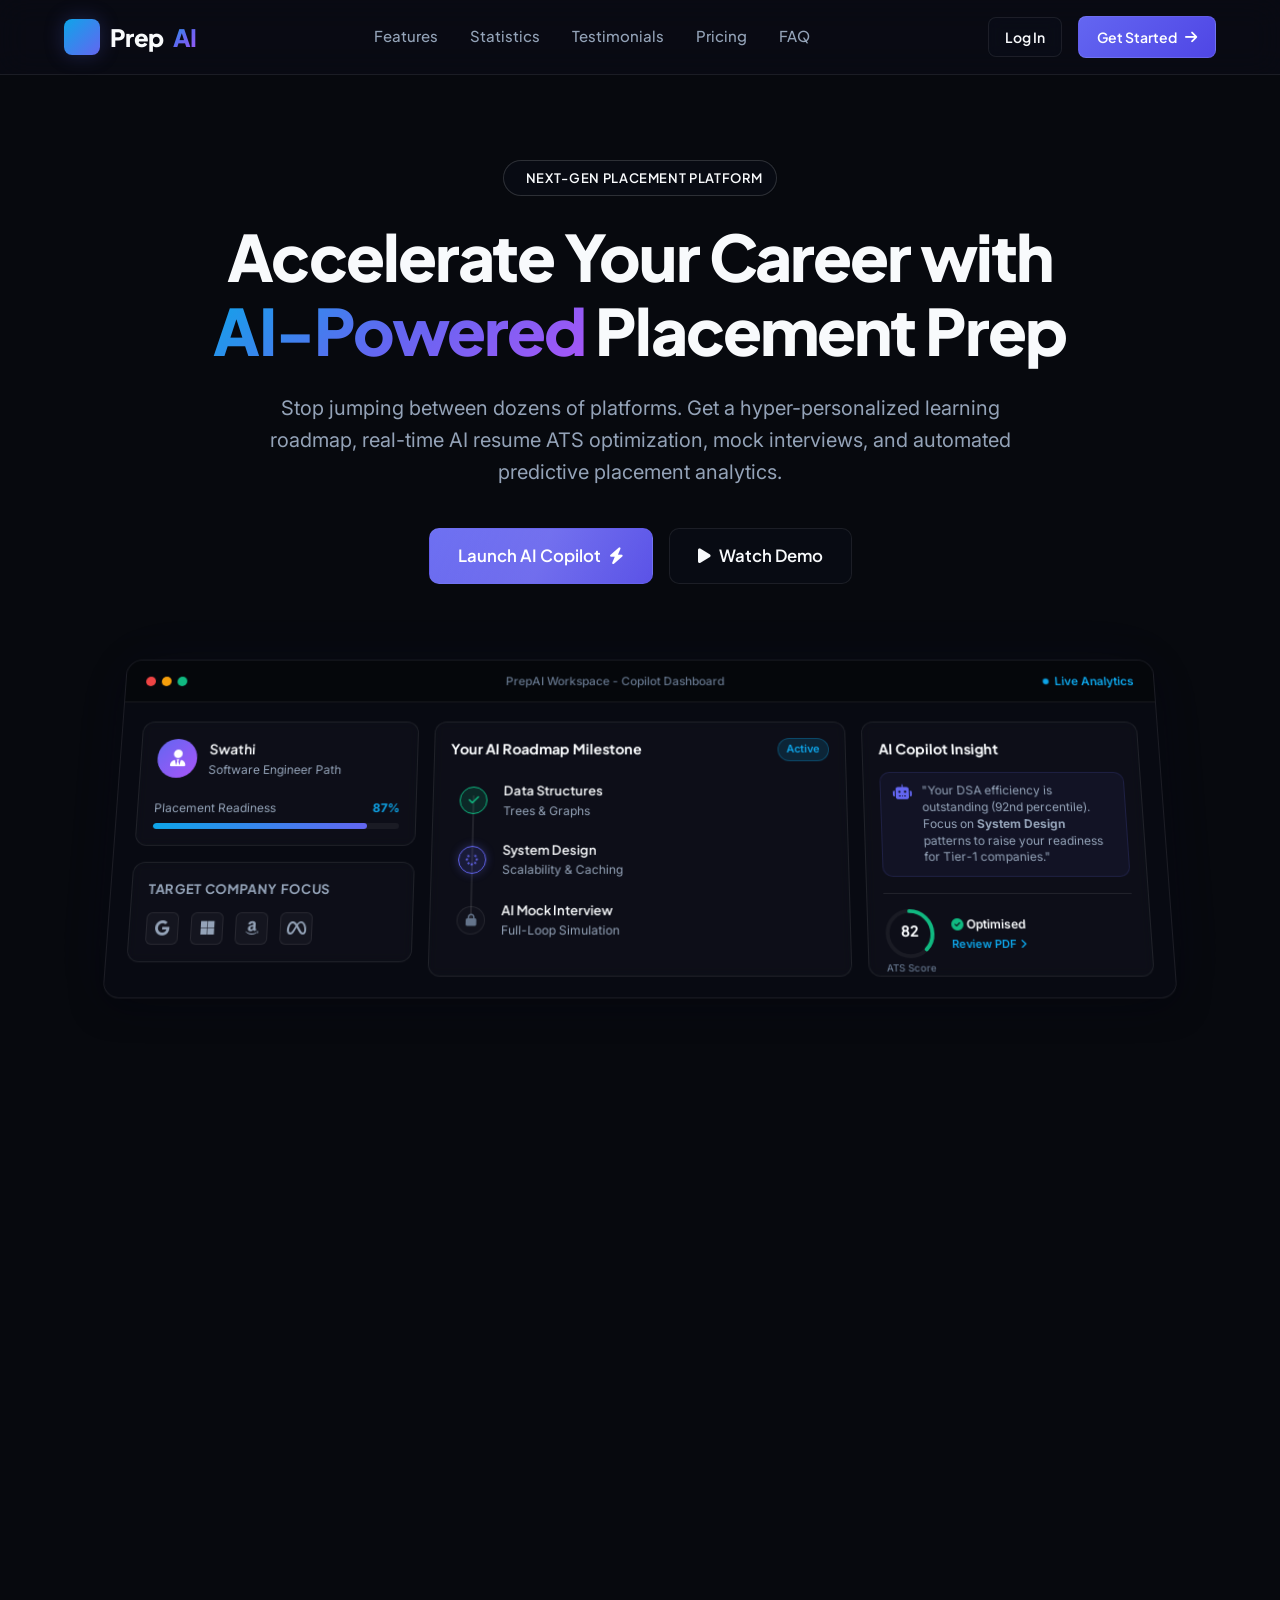
==== commit 64408fa2: "updated java Script" ====
--- a/index.html
+++ b/index.html
@@ -1,33 +1,9 @@
-<<<<<<< HEAD
-<!DOCTYPE html>
-<html lang="en">
-<head>
-  <meta charset="UTF-8" />
-  <meta name="viewport" content="width=device-width, initial-scale=1.0" />
-  <title>PrepAI | Placement Prep Platform</title>
-  <link rel="stylesheet" href="css/style.css" />
-</head>
-<body>
-  <div class="page-shell">
-    <div class="hero-card">
-      <h1>Welcome to <span>PrepAI</span></h1>
-      <p>Build your placement prep journey with smart planning, progress tracking, and a personal dashboard.</p>
-      <div class="actions">
-        <a href="signup.html" class="btn primary">Create Account</a>
-        <a href="login.html" class="btn secondary">Log In</a>
-      </div>
-    </div>
-  </div>
-
-  <script src="js/main.js"></script>
-</body>
-</html>
-=======
 <!DOCTYPE html>
 <html lang="en">
 <head>
     <meta charset="UTF-8">
     <meta name="viewport" content="width=device-width, initial-scale=1.0">
+    <meta http-equiv="refresh" content="0; url=./main/index.html" />
     <title>PrepAI - AI Placement Preparation Platform</title>
     
     <link rel="preconnect" href="https://fonts.googleapis.com">
